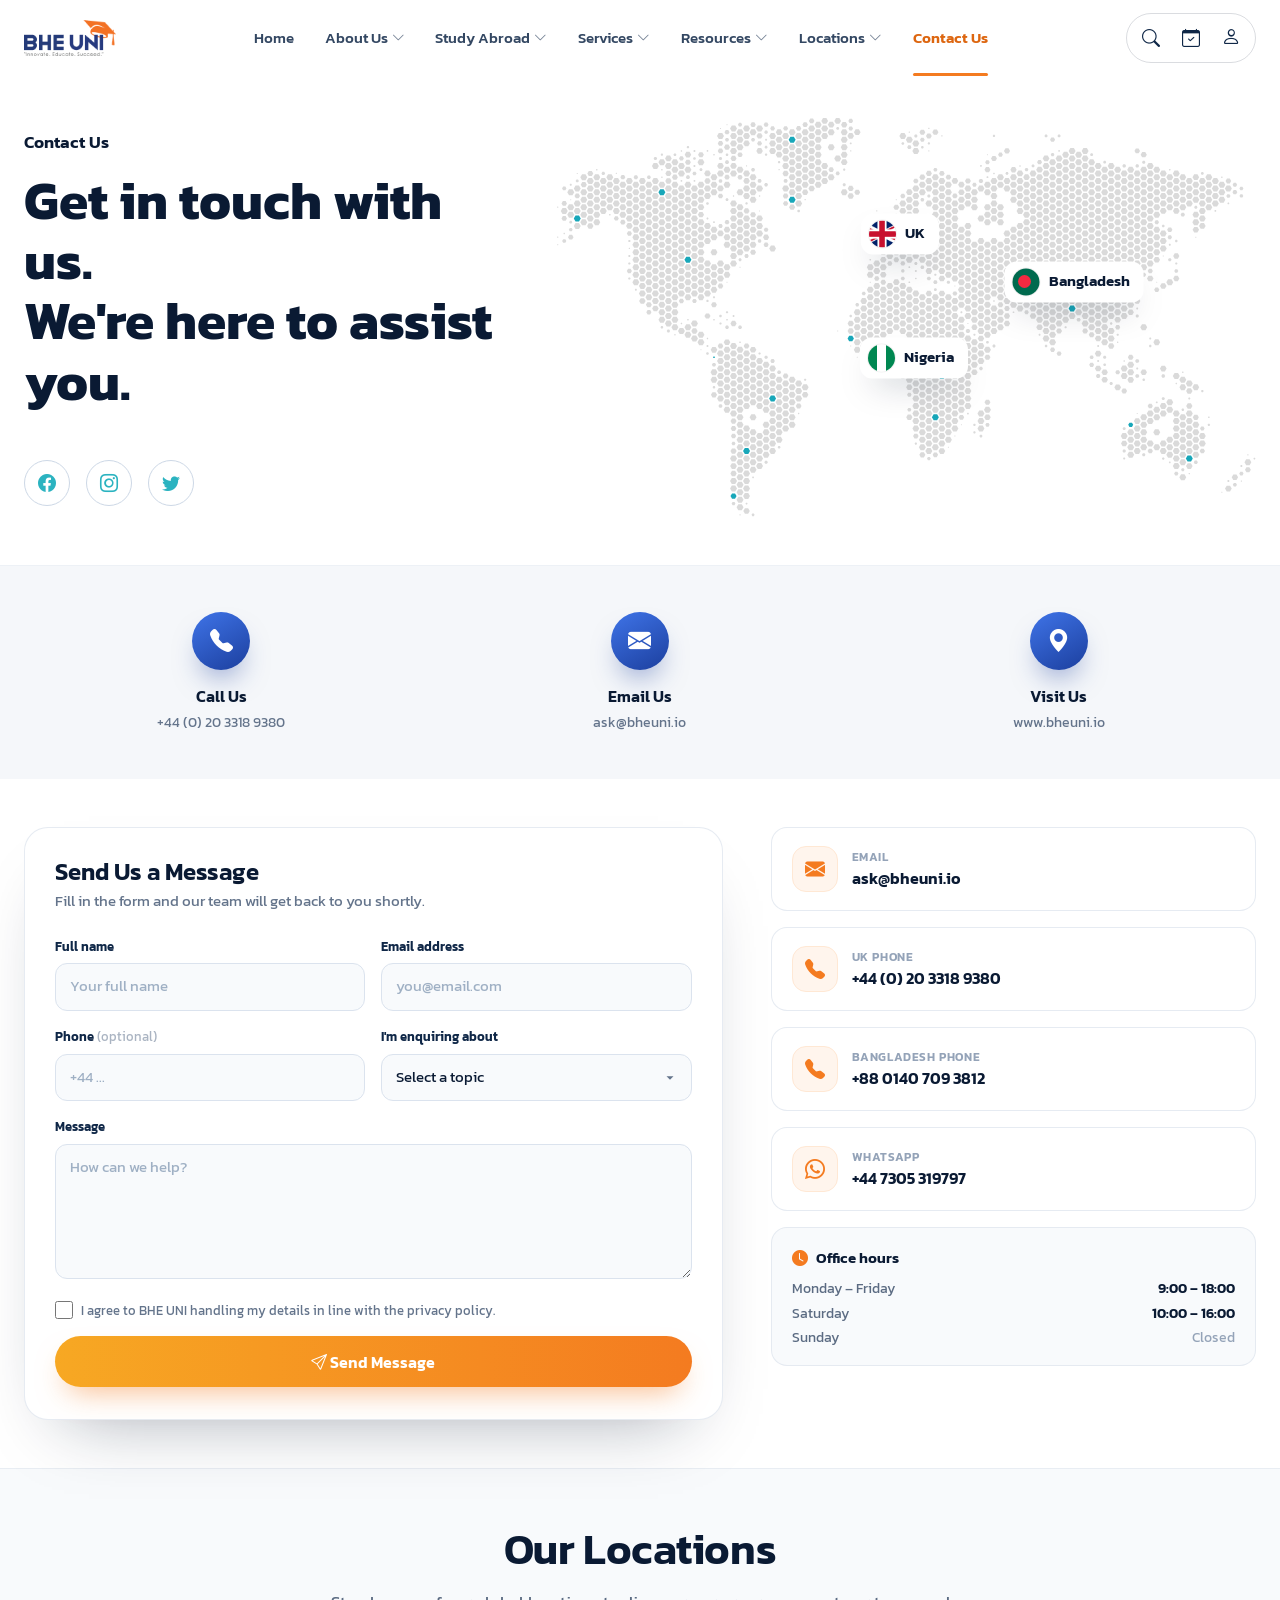
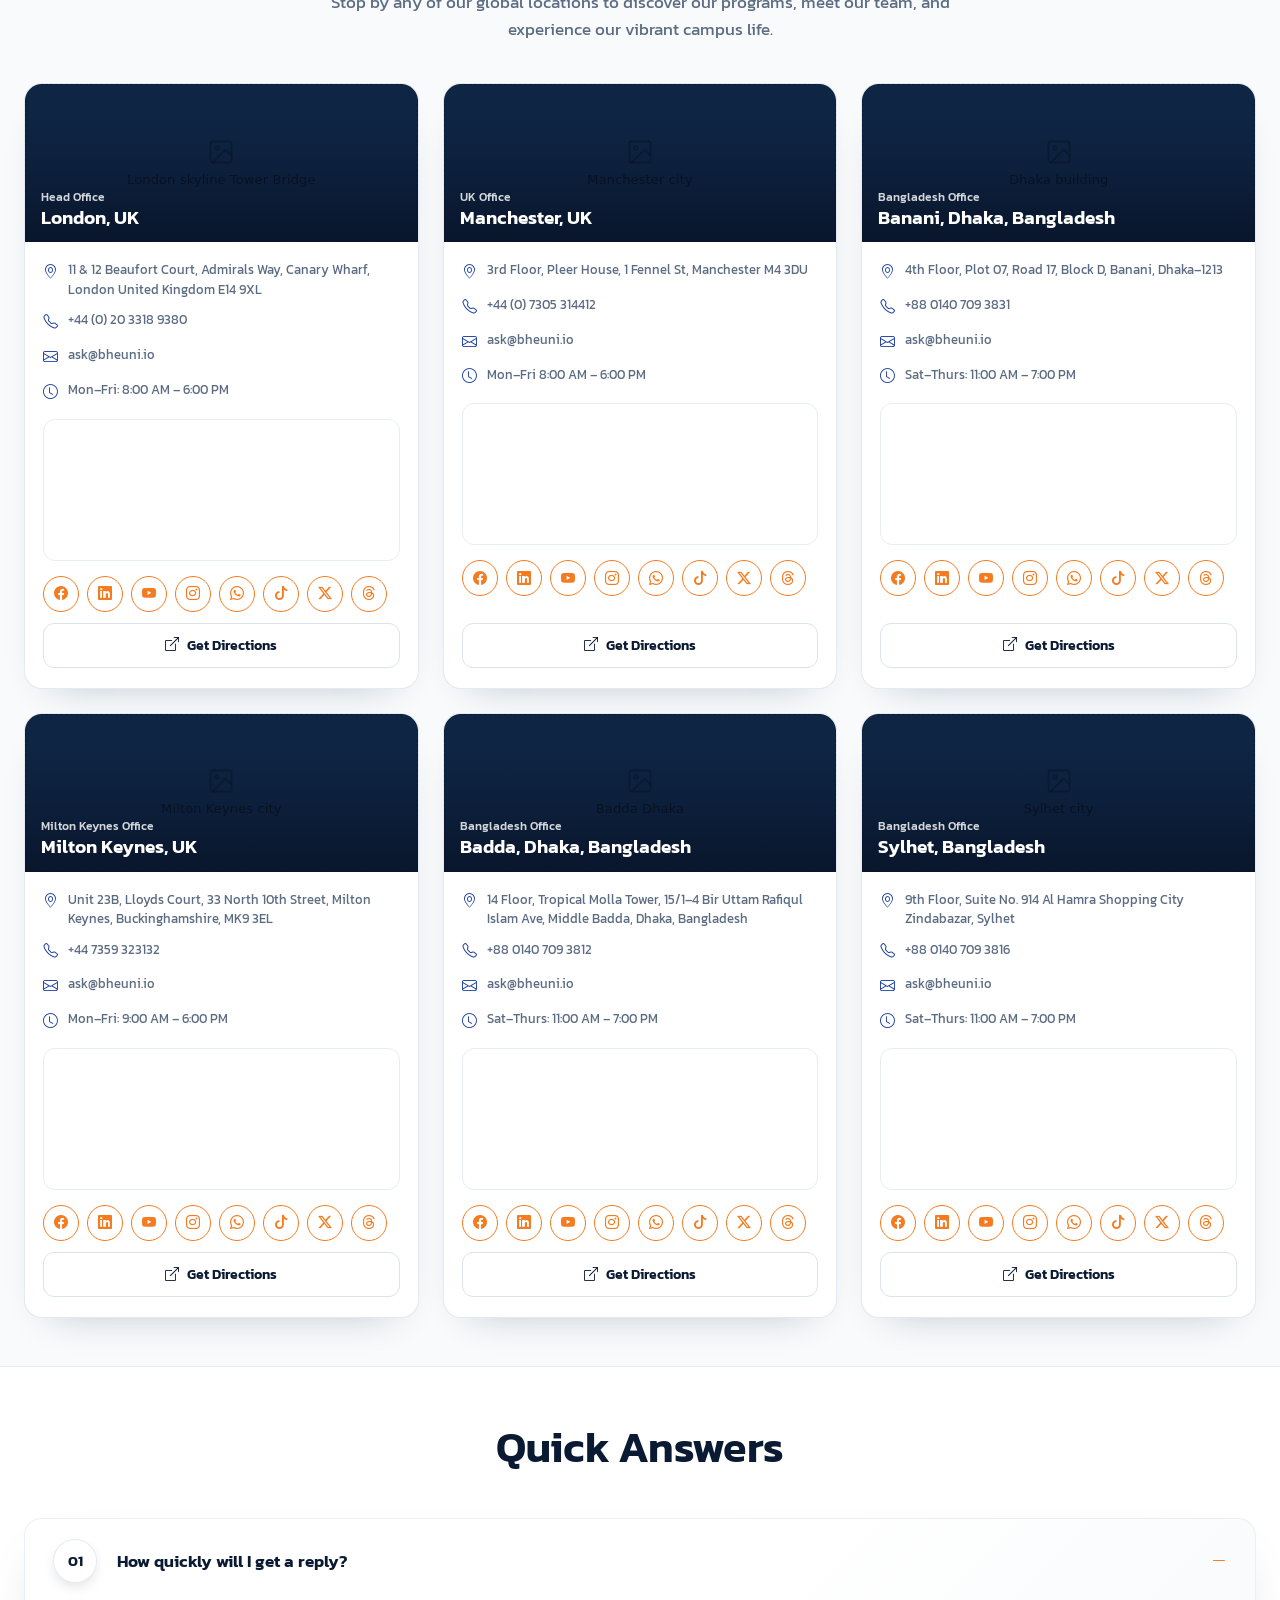
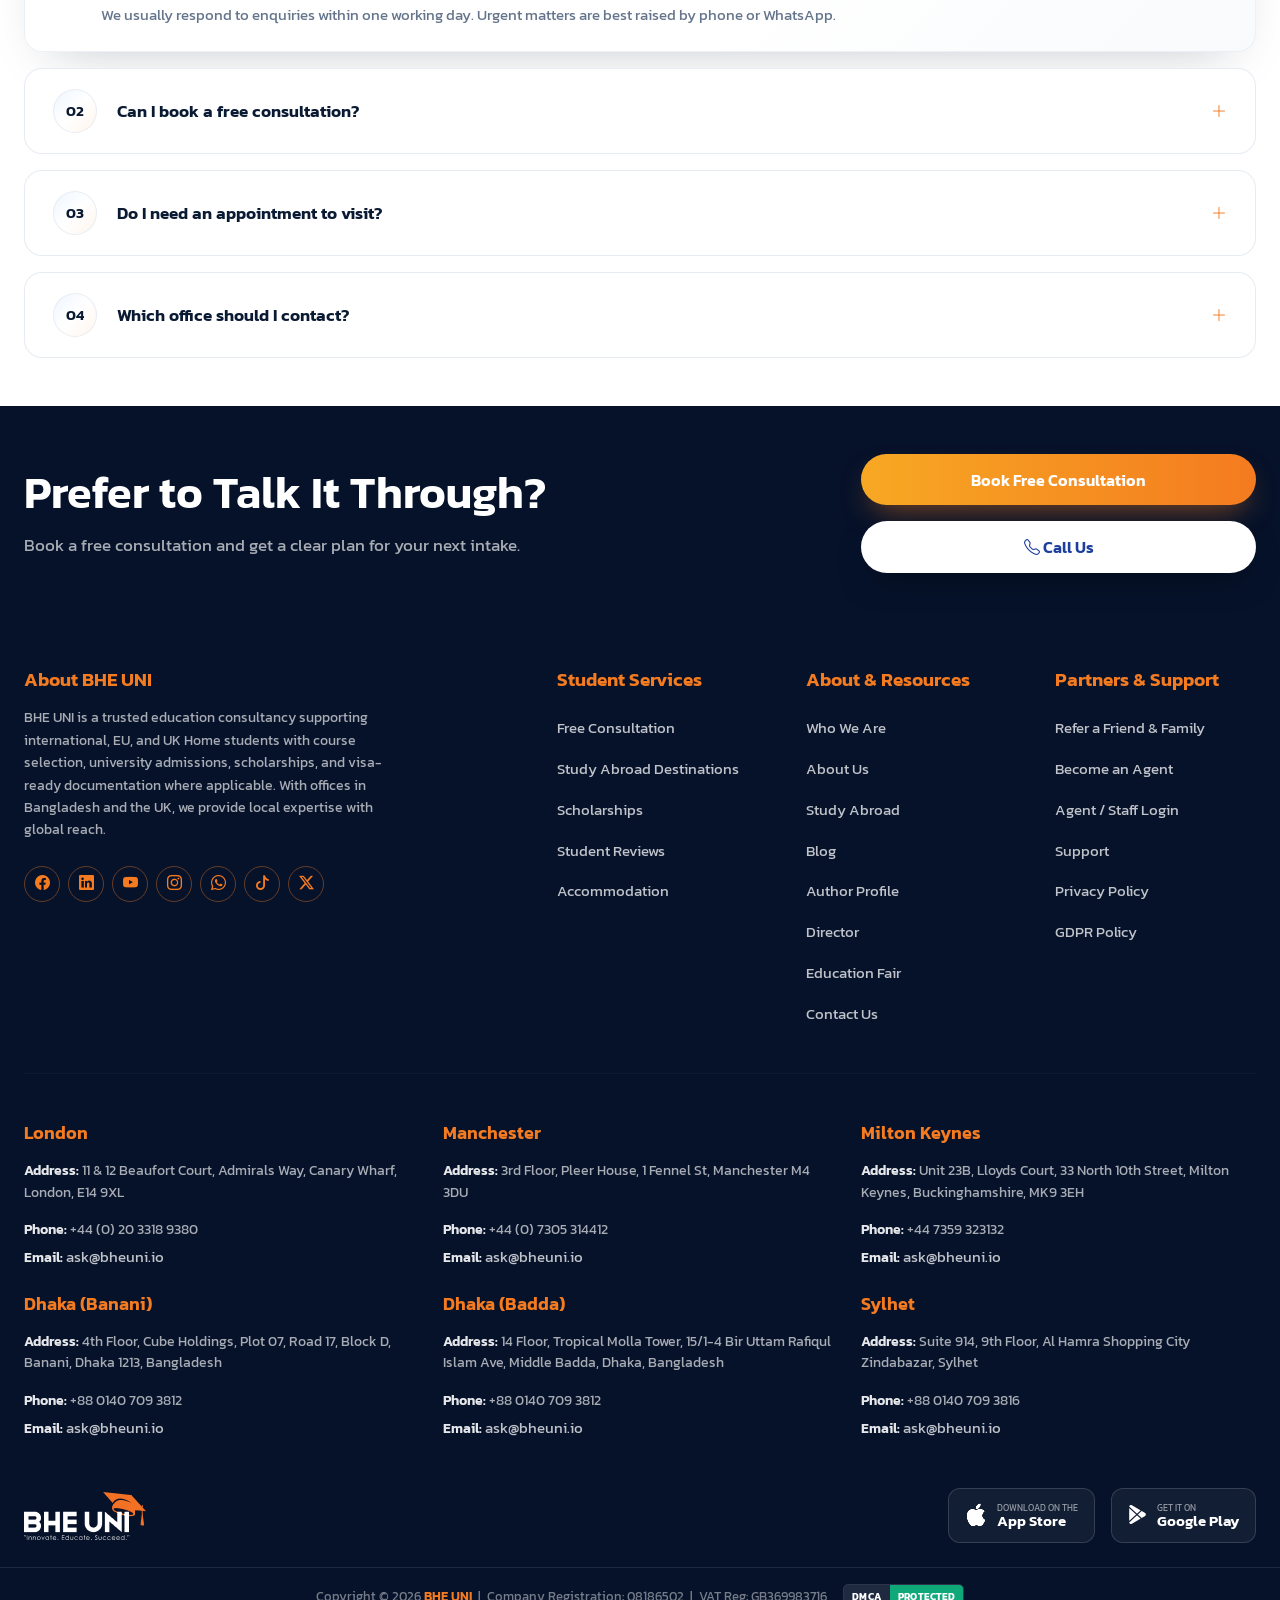
==== bootstrap/Contact Us.html @ 316f453e "Initial commit of BHE Uni Website Redesign" ====
<!DOCTYPE html>
<html lang="en">
<head>
  <meta charset="UTF-8" />
  <meta name="viewport" content="width=device-width, initial-scale=1.0" />
  <title>BHE UNI — Contact Us</title>

  <link rel="preconnect" href="https://fonts.googleapis.com" />
  <link rel="preconnect" href="https://fonts.gstatic.com" crossorigin />
  <link href="https://fonts.googleapis.com/css2?family=Kanit:wght@300;400;500;600;700;800&display=swap" rel="stylesheet" />

  <link href="https://cdn.jsdelivr.net/npm/bootstrap@5.3.3/dist/css/bootstrap.min.css" rel="stylesheet" integrity="sha384-QWTKZyjpPEjISv5WaRU9OFeRpok6YctnYmDr5pNlyT2bRjXh0JMhjY6hW+ALEwIH" crossorigin="anonymous" />
  <link href="https://cdn.jsdelivr.net/npm/bootstrap-icons@1.11.3/font/bootstrap-icons.min.css" rel="stylesheet" />
  <link href="styles.css" rel="stylesheet" />
</head>
<body>

<!-- ===================== HEADER ===================== -->
<header class="site-header" id="siteHeader">
  <div class="container-xxl px-3 px-sm-4">
    <div class="d-flex align-items-center justify-content-between" style="height:76px;">
      <a href="https://bheuni.io/" target="_blank" rel="noopener" class="d-flex align-items-center flex-shrink-0">
        <img src="assets/bhe-uni-logo.png" alt="BHE UNI" style="height:36px;width:auto;" />
      </a>

      <nav class="d-none d-lg-flex align-items-center">
        <ul class="bhe-nav">
          <li><a href="https://bheuni.io/" target="_blank" rel="noopener" class="nav-link-bhe">Home</a></li>
          <li class="bhe-drop">
            <a href="We Are BHE UNI.html" class="nav-link-bhe">About Us <i class="bi bi-chevron-down" style="font-size:13px;opacity:.7;"></i></a>
            <ul class="bhe-menu">
              <li><a href="We Are BHE UNI.html">Who We Are</a></li>
              <li><a href="https://bheuni.io/teams" target="_blank" rel="noopener">Our Team</a></li>
              <li><a href="https://bheuni.io/testimonial" target="_blank" rel="noopener">Testimonials</a></li>
              <li><a href="https://bheuni.io/career-with-us" target="_blank" rel="noopener">Careers</a></li>
              <li><a href="Author - Dr Mohammad Shafiq.html">Author</a></li>
              <li><a href="Director - Dr Mohammad Shafiq.html">Director</a></li>
            </ul>
          </li>
          <li class="bhe-drop">
            <a href="https://bheuni.io/study-abroad" target="_blank" rel="noopener" class="nav-link-bhe">Study Abroad <i class="bi bi-chevron-down" style="font-size:13px;opacity:.7;"></i></a>
            <ul class="bhe-menu">
              <li class="bhe-sub">
                <a href="https://bheuni.io/study-abroad" target="_blank" rel="noopener">Country <i class="bi bi-chevron-right"></i></a>
                <ul class="bhe-submenu">
                  <li><a href="https://bheuni.io/study-in-uk" target="_blank" rel="noopener">Study in UK</a></li>
                  <li><a href="https://bheuni.io/study-in-usa" target="_blank" rel="noopener">Study in USA</a></li>
                  <li><a href="https://bheuni.io/study-in-canada" target="_blank" rel="noopener">Study in Canada</a></li>
                  <li><a href="https://bheuni.io/study-in-australia" target="_blank" rel="noopener">Study in Australia</a></li>
                  <li><a href="https://bheuni.io/study-in-new-zealand" target="_blank" rel="noopener">Study in New Zealand</a></li>
                  <li><a href="https://bheuni.io/study-in-ireland" target="_blank" rel="noopener">Study in Ireland</a></li>
                  <li><a href="https://bheuni.io/study-in-china" target="_blank" rel="noopener">Study in China</a></li>
                </ul>
              </li>
              <li><a href="https://bheuni.io/universities" target="_blank" rel="noopener">University</a></li>
              <li class="bhe-sub">
                <a href="#">Courses <i class="bi bi-chevron-right"></i></a>
                <ul class="bhe-submenu">
                  <li><a href="https://bheuni.io/course-search?level_id=1&from_url=home" target="_blank" rel="noopener">Undergraduate</a></li>
                  <li><a href="https://bheuni.io/course-search?level_id=2&from_url=home" target="_blank" rel="noopener">Postgraduate</a></li>
                  <li><a href="https://bheuni.io/course-search?level_id=4&from_url=home" target="_blank" rel="noopener">PhD / Research</a></li>
                  <li><a href="https://bheuni.io/course-search?level_id=3&from_url=home" target="_blank" rel="noopener">Foundation</a></li>
                </ul>
              </li>
              <li class="bhe-sub">
                <a href="https://bheuni.io/scholarships" target="_blank" rel="noopener">Scholarships <i class="bi bi-chevron-right"></i></a>
                <ul class="bhe-submenu">
                  <li><a href="https://bheuni.io/scholarships-in-uk" target="_blank" rel="noopener">Scholarship in UK</a></li>
                  <li><a href="https://bheuni.io/scholarships-in-usa" target="_blank" rel="noopener">Scholarship in USA</a></li>
                  <li><a href="https://bheuni.io/scholarships-in-canada" target="_blank" rel="noopener">Scholarship in Canada</a></li>
                  <li><a href="https://bheuni.io/scholarships-in-australia" target="_blank" rel="noopener">Scholarship in Australia</a></li>
                  <li><a href="https://bheuni.io/scholarships-in-ireland" target="_blank" rel="noopener">Scholarship in Ireland</a></li>
                  <li><a href="https://bheuni.io/scholarships-in-new-zealand" target="_blank" rel="noopener">Scholarship in New Zealand</a></li>
                  <li><a href="https://bheuni.io/scholarships-in-china" target="_blank" rel="noopener">Scholarship in China</a></li>
                </ul>
              </li>
            </ul>
          </li>
          <li class="bhe-drop">
            <a href="https://bheuni.io/services" target="_blank" rel="noopener" class="nav-link-bhe">Services <i class="bi bi-chevron-down" style="font-size:13px;opacity:.7;"></i></a>
            <ul class="bhe-menu">
              <li><a href="Immigration and Visa Assistance.html">Visa &amp; Immigration Assistance</a></li>
              <li><a href="https://bheuni.io/accomodation" target="_blank" rel="noopener">Student Accommodation</a></li>
              <li><a href="International Student Support.html">International Student Support</a></li>
              <li class="bhe-sub">
                <a href="https://bheuni.io/eu-home-students" target="_blank" rel="noopener">EU &amp; Home Student Guidance <i class="bi bi-chevron-right"></i></a>
                <ul class="bhe-submenu">
                  <li><a href="https://bheuni.io/first-loan" target="_blank" rel="noopener">First Degree Loan</a></li>
                  <li><a href="https://bheuni.io/second-loan" target="_blank" rel="noopener">Second Degree Loan</a></li>
                </ul>
              </li>
              <li><a href="BHE UNI - Become an Agent.html">Become an Agent</a></li>
            </ul>
          </li>
          <li class="bhe-drop">
            <a href="https://bheuni.io/blogs" target="_blank" rel="noopener" class="nav-link-bhe">Resources <i class="bi bi-chevron-down" style="font-size:13px;opacity:.7;"></i></a>
            <ul class="bhe-menu">
              <li><a href="https://bheuni.io/blogs" target="_blank" rel="noopener">Blogs</a></li>
              <li><a href="https://bheuni.io/ielts" target="_blank" rel="noopener">IELTS</a></li>
              <li><a href="https://bheuni.io/duolingo" target="_blank" rel="noopener">Duolingo</a></li>
              <li><a href="https://bheuni.io/toefl" target="_blank" rel="noopener">TOEFL</a></li>
              <li><a href="https://bheuni.io/pte" target="_blank" rel="noopener">PTE</a></li>
              <li><a href="https://bheuni.io/oietc" target="_blank" rel="noopener">OIETC / Oxford ELLT</a></li>
              <li><a href="https://bheuni.io/moi" target="_blank" rel="noopener">MOI</a></li>
              <li><a href="https://bheuni.io/videos" target="_blank" rel="noopener">Videos</a></li>
              <li><a href="https://bheuni.io/news-event" target="_blank" rel="noopener">News &amp; Events</a></li>
              <li><a href="https://bheuni.io/study-guide-choosing-education-agent" target="_blank" rel="noopener">Student Guide</a></li>
            </ul>
          </li>
          <li class="bhe-drop">
            <a href="#" class="nav-link-bhe">Locations <i class="bi bi-chevron-down" style="font-size:13px;opacity:.7;"></i></a>
            <ul class="bhe-menu">
              <li class="bhe-sub">
                <a href="https://bheuni.io/bangladesh" target="_blank" rel="noopener">Bangladesh <i class="bi bi-chevron-right"></i></a>
                <ul class="bhe-submenu">
                  <li><a href="https://bheuni.io/study-abroad-consultants-in-dhaka" target="_blank" rel="noopener">Dhaka Office</a></li>
                  <li><a href="https://bheuni.io/study-abroad-consultants-in-sylhet" target="_blank" rel="noopener">Sylhet Office</a></li>
                </ul>
              </li>
              <li class="bhe-sub">
                <a href="https://bheuni.io/united-kingdom" target="_blank" rel="noopener">United Kingdom <i class="bi bi-chevron-right"></i></a>
                <ul class="bhe-submenu">
                  <li><a href="https://bheuni.io/london-office" target="_blank" rel="noopener">London Office (Head Office)</a></li>
                  <li><a href="https://bheuni.io/manchester-office" target="_blank" rel="noopener">Manchester Office</a></li>
                </ul>
              </li>
            </ul>
          </li>
          <li><a href="Contact Us.html" class="nav-link-bhe active">Contact Us</a></li>
        </ul>
      </nav>

      <div class="d-flex align-items-center gap-3 flex-shrink-0">
        <div class="icon-pill d-none d-sm-inline-flex">
          <button class="icon-btn" aria-label="Search"><i class="bi bi-search" style="font-size:18px;"></i></button>
          <button class="icon-btn" aria-label="Consultation" data-scroll="#contact"><i class="bi bi-calendar-check" style="font-size:18px;"></i></button>
          <div class="position-relative">
            <button class="icon-btn" id="accountBtn" aria-label="Account"><i class="bi bi-person" style="font-size:19px;"></i></button>
            <div class="portal-pop" id="portalPop">
              <div class="portal-card">
                <div class="d-flex align-items-start gap-3">
                  <div class="flex-grow-1">
                    <h3 class="font-display fw-semi mb-1" style="font-size:21px;">Student Portal</h3>
                    <p class="mb-0" style="font-size:14.5px;line-height:1.5;color:#64748b;">Login or Sign up to access the <span class="fw-semi text-brand">BHE Uni</span> student portal</p>
                  </div>
                  <div class="portal-art">
                    <svg viewBox="0 0 64 64" width="58" height="58" fill="none">
                      <path d="M32 12 8 21l24 9 24-9-24-9z" fill="#1f3a8a"/>
                      <path d="M18 27v9c0 3 6.3 5.5 14 5.5S46 39 46 36v-9l-14 5.2L18 27z" fill="#2a55cf"/>
                      <path d="M56 21v10" stroke="#1f3a8a" stroke-width="2.2" stroke-linecap="round"/>
                      <circle cx="56" cy="33" r="2.4" fill="#f47b20"/>
                      <circle cx="32" cy="46" r="10" fill="#fcd9bd"/>
                      <path d="M22 56a10 10 0 0 1 20 0z" fill="#f47b20"/>
                    </svg>
                  </div>
                </div>
                <div class="d-flex gap-3 mt-4">
                  <button class="btn btn-ghost-navy flex-fill py-2" data-auth="signin">Sign in</button>
                  <button class="btn btn-brand flex-fill py-2" data-auth="signup">Sign up</button>
                </div>
              </div>
            </div>
          </div>
        </div>
        <button class="btn p-2 d-lg-none" id="menuToggle" aria-label="Menu"><i class="bi bi-list" style="font-size:26px;color:var(--navy-900);"></i></button>
      </div>
    </div>
  </div>
  <div class="d-lg-none border-top bg-white px-3 py-2" id="mobileMenu" style="display:none!important;">
    <a href="https://bheuni.io/" target="_blank" rel="noopener" class="d-block py-2 px-2 rounded nav-link-bhe">Home</a>
      <details class="m-grp">
        <summary>About Us <i class="bi bi-chevron-down"></i></summary>
        <div class="m-sub">
          <a href="We Are BHE UNI.html">Who We Are</a>
          <a href="https://bheuni.io/teams" target="_blank" rel="noopener">Our Team</a>
          <a href="https://bheuni.io/testimonial" target="_blank" rel="noopener">Testimonials</a>
          <a href="https://bheuni.io/career-with-us" target="_blank" rel="noopener">Careers</a>
          <a href="Author - Dr Mohammad Shafiq.html">Author</a>
          <a href="Director - Dr Mohammad Shafiq.html">Director</a>
        </div>
      </details>
      <details class="m-grp">
        <summary>Study Abroad <i class="bi bi-chevron-down"></i></summary>
        <div class="m-sub">
          <a href="https://bheuni.io/study-abroad" target="_blank" rel="noopener">All Study Abroad</a>
          <details class="m-grp"><summary>Country <i class="bi bi-chevron-down"></i></summary><div class="m-sub2">
            <a href="https://bheuni.io/study-in-uk" target="_blank" rel="noopener">Study in UK</a>
            <a href="https://bheuni.io/study-in-usa" target="_blank" rel="noopener">Study in USA</a>
            <a href="https://bheuni.io/study-in-canada" target="_blank" rel="noopener">Study in Canada</a>
            <a href="https://bheuni.io/study-in-australia" target="_blank" rel="noopener">Study in Australia</a>
            <a href="https://bheuni.io/study-in-new-zealand" target="_blank" rel="noopener">Study in New Zealand</a>
            <a href="https://bheuni.io/study-in-ireland" target="_blank" rel="noopener">Study in Ireland</a>
            <a href="https://bheuni.io/study-in-china" target="_blank" rel="noopener">Study in China</a>
          </div></details>
          <a href="https://bheuni.io/universities" target="_blank" rel="noopener">University</a>
          <details class="m-grp"><summary>Courses <i class="bi bi-chevron-down"></i></summary><div class="m-sub2">
            <a href="https://bheuni.io/course-search?level_id=1&from_url=home" target="_blank" rel="noopener">Undergraduate</a>
            <a href="https://bheuni.io/course-search?level_id=2&from_url=home" target="_blank" rel="noopener">Postgraduate</a>
            <a href="https://bheuni.io/course-search?level_id=4&from_url=home" target="_blank" rel="noopener">PhD / Research</a>
            <a href="https://bheuni.io/course-search?level_id=3&from_url=home" target="_blank" rel="noopener">Foundation</a>
          </div></details>
          <details class="m-grp"><summary>Scholarships <i class="bi bi-chevron-down"></i></summary><div class="m-sub2">
            <a href="https://bheuni.io/scholarships-in-uk" target="_blank" rel="noopener">Scholarship in UK</a>
            <a href="https://bheuni.io/scholarships-in-usa" target="_blank" rel="noopener">Scholarship in USA</a>
            <a href="https://bheuni.io/scholarships-in-canada" target="_blank" rel="noopener">Scholarship in Canada</a>
            <a href="https://bheuni.io/scholarships-in-australia" target="_blank" rel="noopener">Scholarship in Australia</a>
            <a href="https://bheuni.io/scholarships-in-ireland" target="_blank" rel="noopener">Scholarship in Ireland</a>
            <a href="https://bheuni.io/scholarships-in-new-zealand" target="_blank" rel="noopener">Scholarship in New Zealand</a>
            <a href="https://bheuni.io/scholarships-in-china" target="_blank" rel="noopener">Scholarship in China</a>
          </div></details>
        </div>
      </details>
      <details class="m-grp">
        <summary>Services <i class="bi bi-chevron-down"></i></summary>
        <div class="m-sub">
          <a href="https://bheuni.io/services" target="_blank" rel="noopener">All Services</a>
          <a href="Immigration and Visa Assistance.html">Visa & Immigration Assistance</a>
          <a href="https://bheuni.io/accomodation" target="_blank" rel="noopener">Student Accommodation</a>
          <a href="International Student Support.html">International Student Support</a>
          <details class="m-grp"><summary>EU & Home Student Guidance <i class="bi bi-chevron-down"></i></summary><div class="m-sub2">
            <a href="https://bheuni.io/first-loan" target="_blank" rel="noopener">First Degree Loan</a>
            <a href="https://bheuni.io/second-loan" target="_blank" rel="noopener">Second Degree Loan</a>
          </div></details>
          <a href="BHE UNI - Become an Agent.html">Become an Agent</a>
        </div>
      </details>
      <details class="m-grp">
        <summary>Resources <i class="bi bi-chevron-down"></i></summary>
        <div class="m-sub">
          <a href="https://bheuni.io/blogs" target="_blank" rel="noopener">Blogs</a>
          <a href="https://bheuni.io/ielts" target="_blank" rel="noopener">IELTS</a>
          <a href="https://bheuni.io/duolingo" target="_blank" rel="noopener">Duolingo</a>
          <a href="https://bheuni.io/toefl" target="_blank" rel="noopener">TOEFL</a>
          <a href="https://bheuni.io/pte" target="_blank" rel="noopener">PTE</a>
          <a href="https://bheuni.io/oietc" target="_blank" rel="noopener">OIETC / Oxford ELLT</a>
          <a href="https://bheuni.io/moi" target="_blank" rel="noopener">MOI</a>
          <a href="https://bheuni.io/videos" target="_blank" rel="noopener">Videos</a>
          <a href="https://bheuni.io/news-event" target="_blank" rel="noopener">News & Events</a>
          <a href="https://bheuni.io/study-guide-choosing-education-agent" target="_blank" rel="noopener">Student Guide</a>
        </div>
      </details>
      <details class="m-grp">
        <summary>Locations <i class="bi bi-chevron-down"></i></summary>
        <div class="m-sub">
          <details class="m-grp"><summary>Bangladesh <i class="bi bi-chevron-down"></i></summary><div class="m-sub2">
            <a href="https://bheuni.io/study-abroad-consultants-in-dhaka" target="_blank" rel="noopener">Dhaka Office</a>
            <a href="https://bheuni.io/study-abroad-consultants-in-sylhet" target="_blank" rel="noopener">Sylhet Office</a>
          </div></details>
          <details class="m-grp"><summary>United Kingdom <i class="bi bi-chevron-down"></i></summary><div class="m-sub2">
            <a href="https://bheuni.io/london-office" target="_blank" rel="noopener">London Office (Head Office)</a>
            <a href="https://bheuni.io/manchester-office" target="_blank" rel="noopener">Manchester Office</a>
          </div></details>
        </div>
      </details>
    <a href="Contact Us.html" class="d-block py-2 px-2 rounded nav-link-bhe active">Contact Us</a>
    <div class="d-flex gap-2 pt-3 mt-2 border-top">
      <button class="btn btn-ghost-navy flex-fill py-2" data-auth="signin">Sign in</button>
      <button class="btn btn-brand flex-fill py-2" data-auth="signup">Sign up</button>
    </div>
  </div>
</header>

<main id="top">

  <!-- ===================== HERO ===================== -->
  <section class="contact-hero">
    <div class="container-xxl px-3 px-sm-4">
      <div class="row g-5 align-items-center">
        <!-- LEFT -->
        <div class="col-lg-5 reveal">
          <div class="ch-eyebrow mb-3">Contact Us</div>
          <h1 class="mb-0">Get in touch with us.<br />We're here to assist you.</h1>
          <div class="d-flex gap-3 mt-5">
            <a href="https://www.facebook.com/bheuni" target="_blank" rel="noopener" class="social-ring" aria-label="Facebook"><i class="bi bi-facebook"></i></a>
            <a href="https://www.instagram.com/bhe_uni/" target="_blank" rel="noopener" class="social-ring" aria-label="Instagram"><i class="bi bi-instagram"></i></a>
            <a href="https://twitter.com/bhe_uni" target="_blank" rel="noopener" class="social-ring" aria-label="X"><i class="bi bi-twitter"></i></a>
          </div>
        </div>
        <!-- RIGHT — world map -->
        <div class="col-lg-7 reveal">
          <div class="world-map">
            <img src="assets/MAP.svg" alt="World map showing BHE UNI presence" style="width:100%;height:auto;display:block;" />
            <!-- country chips -->
            <div class="cm-chip" style="top:29%;left:49%;">
              <span class="cm-flag"><img src="assets/flags/gb.png" alt="UK" /></span>
              <span>UK</span>
            </div>
            <div class="cm-chip" style="top:41%;left:74%;">
              <span class="cm-flag" style="background:#006a4e;"><span style="position:absolute;width:13px;height:13px;border-radius:50%;background:#f42a41;top:50%;left:44%;transform:translate(-50%,-50%);"></span></span>
              <span>Bangladesh</span>
            </div>
            <div class="cm-chip" style="top:60%;left:51%;">
              <span class="cm-flag" style="background:linear-gradient(90deg,#008751 0 33%,#fff 33% 66%,#008751 66%);"></span>
              <span>Nigeria</span>
            </div>
          </div>
        </div>
      </div>
    </div>
    <!-- contact band -->
    <div class="contact-band mt-5">
      <div class="container-xxl px-3 px-sm-4">
        <div class="row g-4">
          <div class="col-md-4"><a href="tel:+442033189380" class="cb-item"><span class="cb-ic"><i class="bi bi-telephone-fill"></i></span><div class="cb-label">Call Us</div><div class="cb-val">+44 (0) 20 3318 9380</div></a></div>
          <div class="col-md-4"><a href="mailto:ask@bheuni.io" class="cb-item"><span class="cb-ic"><i class="bi bi-envelope-fill"></i></span><div class="cb-label">Email Us</div><div class="cb-val">ask@bheuni.io</div></a></div>
          <div class="col-md-4"><a href="https://bheuni.io" target="_blank" rel="noopener" class="cb-item"><span class="cb-ic"><i class="bi bi-geo-alt-fill"></i></span><div class="cb-label">Visit Us</div><div class="cb-val">www.bheuni.io</div></a></div>
        </div>
      </div>
    </div>
  </section>

  <!-- ===================== FORM + INFO ===================== -->
  <section class="section bg-white" id="contact">
    <div class="container-xxl px-3 px-sm-4">
      <div class="row g-4 g-lg-5 align-items-start">
        <!-- form -->
        <div class="col-lg-7 reveal">
          <div class="contact-form-wrap" id="contactFormCard">
            <h2 class="font-display fw-semi mb-1" style="font-size:24px;color:var(--navy-900);">Send Us a Message</h2>
            <p class="mb-4" style="font-size:14.5px;color:#64748b;">Fill in the form and our team will get back to you shortly.</p>
            <form id="contactForm" novalidate>
              <div class="row g-3">
                <div class="col-sm-6">
                  <label class="cf-label">Full name</label>
                  <input name="name" type="text" class="cf-input" placeholder="Your full name" required />
                </div>
                <div class="col-sm-6">
                  <label class="cf-label">Email address</label>
                  <input name="email" type="email" class="cf-input" placeholder="you@email.com" required />
                </div>
                <div class="col-sm-6">
                  <label class="cf-label">Phone <span style="color:#aab4c2;font-weight:400;">(optional)</span></label>
                  <input name="phone" type="tel" class="cf-input" placeholder="+44 ..." />
                </div>
                <div class="col-sm-6">
                  <label class="cf-label">I'm enquiring about</label>
                  <select name="subject" class="cf-input" required>
                    <option value="" selected disabled>Select a topic</option>
                    <option>Study abroad &amp; admissions</option>
                    <option>Scholarships &amp; funding</option>
                    <option>Visa &amp; immigration</option>
                    <option>Accommodation</option>
                    <option>Become an agent / partnership</option>
                    <option>Something else</option>
                  </select>
                </div>
                <div class="col-12">
                  <label class="cf-label">Message</label>
                  <textarea name="message" class="cf-input" rows="5" placeholder="How can we help?" required></textarea>
                </div>
                <div class="col-12 d-flex align-items-center gap-2">
                  <input type="checkbox" name="consent" id="cfConsent" class="cf-check" required />
                  <label for="cfConsent" style="font-size:13px;color:#64748b;">I agree to BHE UNI handling my details in line with the privacy policy.</label>
                </div>
                <div class="col-12">
                  <button type="submit" class="btn btn-brand btn-lg w-100 w-sm-auto"><i class="bi bi-send"></i> Send Message</button>
                </div>
              </div>
            </form>
          </div>
        </div>
        <!-- info -->
        <div class="col-lg-5 reveal">
          <div class="d-flex flex-column gap-3">
            <a href="mailto:ask@bheuni.io" class="contact-tile"><span class="chip chip-brand-soft" style="width:46px;height:46px;"><i class="bi bi-envelope-fill" style="font-size:20px;"></i></span><div><div class="ct-label">Email</div><div class="ct-value">ask@bheuni.io</div></div></a>
            <a href="tel:+442033189380" class="contact-tile"><span class="chip chip-brand-soft" style="width:46px;height:46px;"><i class="bi bi-telephone-fill" style="font-size:20px;"></i></span><div><div class="ct-label">UK Phone</div><div class="ct-value">+44 (0) 20 3318 9380</div></div></a>
            <a href="tel:+8801407093812" class="contact-tile"><span class="chip chip-brand-soft" style="width:46px;height:46px;"><i class="bi bi-telephone-fill" style="font-size:20px;"></i></span><div><div class="ct-label">Bangladesh Phone</div><div class="ct-value">+88 0140 709 3812</div></div></a>
            <a href="https://wa.me/447305319797" target="_blank" rel="noopener" class="contact-tile"><span class="chip chip-brand-soft" style="width:46px;height:46px;"><i class="bi bi-whatsapp" style="font-size:20px;"></i></span><div><div class="ct-label">WhatsApp</div><div class="ct-value">+44 7305 319797</div></div></a>
            <div class="contact-hours">
              <div class="d-flex align-items-center gap-2 mb-2"><i class="bi bi-clock-fill text-brand"></i> <span class="fw-semi" style="font-size:14.5px;color:var(--navy-900);">Office hours</span></div>
              <div class="d-flex justify-content-between" style="font-size:13.5px;color:#5b6b82;"><span>Monday – Friday</span><span class="fw-semi" style="color:var(--navy-900);">9:00 – 18:00</span></div>
              <div class="d-flex justify-content-between mt-1" style="font-size:13.5px;color:#5b6b82;"><span>Saturday</span><span class="fw-semi" style="color:var(--navy-900);">10:00 – 16:00</span></div>
              <div class="d-flex justify-content-between mt-1" style="font-size:13.5px;color:#5b6b82;"><span>Sunday</span><span style="color:#94a3b8;">Closed</span></div>
            </div>
          </div>
        </div>
      </div>
    </div>
  </section>

  <!-- ===================== OUR LOCATIONS ===================== -->
  <section class="section bg-soft-line">
    <div class="container-xxl px-3 px-sm-4">
      <div class="text-center mx-auto reveal" style="max-width:680px;">
        <h2 class="section-title mt-2">Our Locations</h2>
        <p class="section-sub mt-3">Stop by any of our global locations to discover our programs, meet our team, and experience our vibrant campus life.</p>
      </div>
      <div class="row g-4 mt-2">
        <div class="col-md-6 col-lg-4 reveal">
          <article class="loc-card">
            <div class="loc-photo">
              <image-slot id="loc-london" shape="rect" fit="cover" placeholder="London skyline Tower Bridge"></image-slot>
              <div class="loc-cap">
                <div class="lc-k">Head Office</div>
                <div class="lc-c">London, UK</div>
              </div>
            </div>
            <div class="loc-body">
              <div class="loc-row"><i class="bi bi-geo-alt"></i><span>11 &amp; 12 Beaufort Court, Admirals Way, Canary Wharf, London United Kingdom E14 9XL</span></div>
              <div class="loc-row"><i class="bi bi-telephone"></i><a href="tel:+442033189380">+44 (0) 20 3318 9380</a></div>
              <div class="loc-row"><i class="bi bi-envelope"></i><a href="mailto:ask@bheuni.io">ask@bheuni.io</a></div>
              <div class="loc-row"><i class="bi bi-clock"></i><span>Mon–Fri: 8:00 AM – 6:00 PM</span></div>
              <div class="loc-map">
                <iframe title="London, UK map" loading="lazy" referrerpolicy="no-referrer-when-downgrade" src="https://maps.google.com/maps?q=11%20Beaufort%20Court%2C%20Admirals%20Way%2C%20Canary%20Wharf%2C%20London%20E14%209XL&t=&z=14&ie=UTF8&iwloc=&output=embed"></iframe>
              </div>
              <div class="loc-socials">
                <a href="https://www.facebook.com/bheuni" target="_blank" rel="noopener" class="loc-social-ic" aria-label="Facebook"><i class="bi bi-facebook"></i></a>
                <a href="https://www.linkedin.com/company/bheuniuk/" target="_blank" rel="noopener" class="loc-social-ic" aria-label="LinkedIn"><i class="bi bi-linkedin"></i></a>
                <a href="https://www.youtube.com/@bheuni2" target="_blank" rel="noopener" class="loc-social-ic" aria-label="YouTube"><i class="bi bi-youtube"></i></a>
                <a href="https://www.instagram.com/bhe_uni/" target="_blank" rel="noopener" class="loc-social-ic" aria-label="Instagram"><i class="bi bi-instagram"></i></a>
                <a href="https://wa.me/447305319797" target="_blank" rel="noopener" class="loc-social-ic" aria-label="WhatsApp"><i class="bi bi-whatsapp"></i></a>
                <a href="https://www.tiktok.com/@bhe_uni" target="_blank" rel="noopener" class="loc-social-ic" aria-label="TikTok"><i class="bi bi-tiktok"></i></a>
                <a href="https://twitter.com/bhe_uni" target="_blank" rel="noopener" class="loc-social-ic" aria-label="X"><i class="bi bi-twitter-x"></i></a>
                <a href="https://www.threads.net/@bhe_uni" target="_blank" rel="noopener" class="loc-social-ic" aria-label="Threads"><i class="bi bi-threads"></i></a>
              </div>              <a href="https://www.google.com/maps/search/?api=1&query=11%20Beaufort%20Court%2C%20Admirals%20Way%2C%20Canary%20Wharf%2C%20London%20E14%209XL" target="_blank" rel="noopener" class="loc-dir"><i class="bi bi-box-arrow-up-right"></i> Get Directions</a>
            </div>
          </article>
        </div>
        <div class="col-md-6 col-lg-4 reveal">
          <article class="loc-card">
            <div class="loc-photo">
              <image-slot id="loc-manchester" shape="rect" fit="cover" placeholder="Manchester city"></image-slot>
              <div class="loc-cap">
                <div class="lc-k">UK Office</div>
                <div class="lc-c">Manchester, UK</div>
              </div>
            </div>
            <div class="loc-body">
              <div class="loc-row"><i class="bi bi-geo-alt"></i><span>3rd Floor, Pleer House, 1 Fennel St, Manchester M4 3DU</span></div>
              <div class="loc-row"><i class="bi bi-telephone"></i><a href="tel:+447305314412">+44 (0) 7305 314412</a></div>
              <div class="loc-row"><i class="bi bi-envelope"></i><a href="mailto:ask@bheuni.io">ask@bheuni.io</a></div>
              <div class="loc-row"><i class="bi bi-clock"></i><span>Mon–Fri 8:00 AM – 6:00 PM</span></div>
              <div class="loc-map">
                <iframe title="Manchester, UK map" loading="lazy" referrerpolicy="no-referrer-when-downgrade" src="https://maps.google.com/maps?q=Pleer%20House%2C%201%20Fennel%20St%2C%20Manchester%20M4%203DU&t=&z=14&ie=UTF8&iwloc=&output=embed"></iframe>
              </div>
              <div class="loc-socials">
                <a href="https://www.facebook.com/bheuni" target="_blank" rel="noopener" class="loc-social-ic" aria-label="Facebook"><i class="bi bi-facebook"></i></a>
                <a href="https://www.linkedin.com/company/bheuniuk/" target="_blank" rel="noopener" class="loc-social-ic" aria-label="LinkedIn"><i class="bi bi-linkedin"></i></a>
                <a href="https://www.youtube.com/@bheuni2" target="_blank" rel="noopener" class="loc-social-ic" aria-label="YouTube"><i class="bi bi-youtube"></i></a>
                <a href="https://www.instagram.com/bhe_uni/" target="_blank" rel="noopener" class="loc-social-ic" aria-label="Instagram"><i class="bi bi-instagram"></i></a>
                <a href="https://wa.me/447305319797" target="_blank" rel="noopener" class="loc-social-ic" aria-label="WhatsApp"><i class="bi bi-whatsapp"></i></a>
                <a href="https://www.tiktok.com/@bhe_uni" target="_blank" rel="noopener" class="loc-social-ic" aria-label="TikTok"><i class="bi bi-tiktok"></i></a>
                <a href="https://twitter.com/bhe_uni" target="_blank" rel="noopener" class="loc-social-ic" aria-label="X"><i class="bi bi-twitter-x"></i></a>
                <a href="https://www.threads.net/@bhe_uni" target="_blank" rel="noopener" class="loc-social-ic" aria-label="Threads"><i class="bi bi-threads"></i></a>
              </div>              <a href="https://www.google.com/maps/search/?api=1&query=Pleer%20House%2C%201%20Fennel%20St%2C%20Manchester%20M4%203DU" target="_blank" rel="noopener" class="loc-dir"><i class="bi bi-box-arrow-up-right"></i> Get Directions</a>
            </div>
          </article>
        </div>
        <div class="col-md-6 col-lg-4 reveal">
          <article class="loc-card">
            <div class="loc-photo">
              <image-slot id="loc-banani" shape="rect" fit="cover" placeholder="Dhaka building"></image-slot>
              <div class="loc-cap">
                <div class="lc-k">Bangladesh Office</div>
                <div class="lc-c">Banani, Dhaka, Bangladesh</div>
              </div>
            </div>
            <div class="loc-body">
              <div class="loc-row"><i class="bi bi-geo-alt"></i><span>4th Floor, Plot 07, Road 17, Block D, Banani, Dhaka–1213</span></div>
              <div class="loc-row"><i class="bi bi-telephone"></i><a href="tel:+8801407093831">+88 0140 709 3831</a></div>
              <div class="loc-row"><i class="bi bi-envelope"></i><a href="mailto:ask@bheuni.io">ask@bheuni.io</a></div>
              <div class="loc-row"><i class="bi bi-clock"></i><span>Sat–Thurs: 11:00 AM – 7:00 PM</span></div>
              <div class="loc-map">
                <iframe title="Banani, Dhaka, Bangladesh map" loading="lazy" referrerpolicy="no-referrer-when-downgrade" src="https://maps.google.com/maps?q=Road%2017%2C%20Block%20D%2C%20Banani%2C%20Dhaka%201213&t=&z=14&ie=UTF8&iwloc=&output=embed"></iframe>
              </div>
              <div class="loc-socials">
                <a href="https://www.facebook.com/bheuni" target="_blank" rel="noopener" class="loc-social-ic" aria-label="Facebook"><i class="bi bi-facebook"></i></a>
                <a href="https://www.linkedin.com/company/bheuniuk/" target="_blank" rel="noopener" class="loc-social-ic" aria-label="LinkedIn"><i class="bi bi-linkedin"></i></a>
                <a href="https://www.youtube.com/@bheuni2" target="_blank" rel="noopener" class="loc-social-ic" aria-label="YouTube"><i class="bi bi-youtube"></i></a>
                <a href="https://www.instagram.com/bhe_uni/" target="_blank" rel="noopener" class="loc-social-ic" aria-label="Instagram"><i class="bi bi-instagram"></i></a>
                <a href="https://wa.me/447305319797" target="_blank" rel="noopener" class="loc-social-ic" aria-label="WhatsApp"><i class="bi bi-whatsapp"></i></a>
                <a href="https://www.tiktok.com/@bhe_uni" target="_blank" rel="noopener" class="loc-social-ic" aria-label="TikTok"><i class="bi bi-tiktok"></i></a>
                <a href="https://twitter.com/bhe_uni" target="_blank" rel="noopener" class="loc-social-ic" aria-label="X"><i class="bi bi-twitter-x"></i></a>
                <a href="https://www.threads.net/@bhe_uni" target="_blank" rel="noopener" class="loc-social-ic" aria-label="Threads"><i class="bi bi-threads"></i></a>
              </div>              <a href="https://www.google.com/maps/search/?api=1&query=Road%2017%2C%20Block%20D%2C%20Banani%2C%20Dhaka%201213" target="_blank" rel="noopener" class="loc-dir"><i class="bi bi-box-arrow-up-right"></i> Get Directions</a>
            </div>
          </article>
        </div>
        <div class="col-md-6 col-lg-4 reveal">
          <article class="loc-card">
            <div class="loc-photo">
              <image-slot id="loc-miltonkeynes" shape="rect" fit="cover" placeholder="Milton Keynes city"></image-slot>
              <div class="loc-cap">
                <div class="lc-k">Milton Keynes Office</div>
                <div class="lc-c">Milton Keynes, UK</div>
              </div>
            </div>
            <div class="loc-body">
              <div class="loc-row"><i class="bi bi-geo-alt"></i><span>Unit 23B, Lloyds Court, 33 North 10th Street, Milton Keynes, Buckinghamshire, MK9 3EL</span></div>
              <div class="loc-row"><i class="bi bi-telephone"></i><a href="tel:+447359323132">+44 7359 323132</a></div>
              <div class="loc-row"><i class="bi bi-envelope"></i><a href="mailto:ask@bheuni.io">ask@bheuni.io</a></div>
              <div class="loc-row"><i class="bi bi-clock"></i><span>Mon–Fri: 9:00 AM – 6:00 PM</span></div>
              <div class="loc-map">
                <iframe title="Milton Keynes, UK map" loading="lazy" referrerpolicy="no-referrer-when-downgrade" src="https://maps.google.com/maps?q=Lloyds%20Court%2C%2033%20North%2010th%20Street%2C%20Milton%20Keynes%20MK9%203EL&t=&z=14&ie=UTF8&iwloc=&output=embed"></iframe>
              </div>
              <div class="loc-socials">
                <a href="https://www.facebook.com/bheuni" target="_blank" rel="noopener" class="loc-social-ic" aria-label="Facebook"><i class="bi bi-facebook"></i></a>
                <a href="https://www.linkedin.com/company/bheuniuk/" target="_blank" rel="noopener" class="loc-social-ic" aria-label="LinkedIn"><i class="bi bi-linkedin"></i></a>
                <a href="https://www.youtube.com/@bheuni2" target="_blank" rel="noopener" class="loc-social-ic" aria-label="YouTube"><i class="bi bi-youtube"></i></a>
                <a href="https://www.instagram.com/bhe_uni/" target="_blank" rel="noopener" class="loc-social-ic" aria-label="Instagram"><i class="bi bi-instagram"></i></a>
                <a href="https://wa.me/447305319797" target="_blank" rel="noopener" class="loc-social-ic" aria-label="WhatsApp"><i class="bi bi-whatsapp"></i></a>
                <a href="https://www.tiktok.com/@bhe_uni" target="_blank" rel="noopener" class="loc-social-ic" aria-label="TikTok"><i class="bi bi-tiktok"></i></a>
                <a href="https://twitter.com/bhe_uni" target="_blank" rel="noopener" class="loc-social-ic" aria-label="X"><i class="bi bi-twitter-x"></i></a>
                <a href="https://www.threads.net/@bhe_uni" target="_blank" rel="noopener" class="loc-social-ic" aria-label="Threads"><i class="bi bi-threads"></i></a>
              </div>              <a href="https://www.google.com/maps/search/?api=1&query=Lloyds%20Court%2C%2033%20North%2010th%20Street%2C%20Milton%20Keynes%20MK9%203EL" target="_blank" rel="noopener" class="loc-dir"><i class="bi bi-box-arrow-up-right"></i> Get Directions</a>
            </div>
          </article>
        </div>
        <div class="col-md-6 col-lg-4 reveal">
          <article class="loc-card">
            <div class="loc-photo">
              <image-slot id="loc-badda" shape="rect" fit="cover" placeholder="Badda Dhaka"></image-slot>
              <div class="loc-cap">
                <div class="lc-k">Bangladesh Office</div>
                <div class="lc-c">Badda, Dhaka, Bangladesh</div>
              </div>
            </div>
            <div class="loc-body">
              <div class="loc-row"><i class="bi bi-geo-alt"></i><span>14 Floor, Tropical Molla Tower, 15/1–4 Bir Uttam Rafiqul Islam Ave, Middle Badda, Dhaka, Bangladesh</span></div>
              <div class="loc-row"><i class="bi bi-telephone"></i><a href="tel:+8801407093812">+88 0140 709 3812</a></div>
              <div class="loc-row"><i class="bi bi-envelope"></i><a href="mailto:ask@bheuni.io">ask@bheuni.io</a></div>
              <div class="loc-row"><i class="bi bi-clock"></i><span>Sat–Thurs: 11:00 AM – 7:00 PM</span></div>
              <div class="loc-map">
                <iframe title="Badda, Dhaka, Bangladesh map" loading="lazy" referrerpolicy="no-referrer-when-downgrade" src="https://maps.google.com/maps?q=Tropical%20Molla%20Tower%2C%20Middle%20Badda%2C%20Dhaka&t=&z=14&ie=UTF8&iwloc=&output=embed"></iframe>
              </div>
              <div class="loc-socials">
                <a href="https://www.facebook.com/bheuni" target="_blank" rel="noopener" class="loc-social-ic" aria-label="Facebook"><i class="bi bi-facebook"></i></a>
                <a href="https://www.linkedin.com/company/bheuniuk/" target="_blank" rel="noopener" class="loc-social-ic" aria-label="LinkedIn"><i class="bi bi-linkedin"></i></a>
                <a href="https://www.youtube.com/@bheuni2" target="_blank" rel="noopener" class="loc-social-ic" aria-label="YouTube"><i class="bi bi-youtube"></i></a>
                <a href="https://www.instagram.com/bhe_uni/" target="_blank" rel="noopener" class="loc-social-ic" aria-label="Instagram"><i class="bi bi-instagram"></i></a>
                <a href="https://wa.me/447305319797" target="_blank" rel="noopener" class="loc-social-ic" aria-label="WhatsApp"><i class="bi bi-whatsapp"></i></a>
                <a href="https://www.tiktok.com/@bhe_uni" target="_blank" rel="noopener" class="loc-social-ic" aria-label="TikTok"><i class="bi bi-tiktok"></i></a>
                <a href="https://twitter.com/bhe_uni" target="_blank" rel="noopener" class="loc-social-ic" aria-label="X"><i class="bi bi-twitter-x"></i></a>
                <a href="https://www.threads.net/@bhe_uni" target="_blank" rel="noopener" class="loc-social-ic" aria-label="Threads"><i class="bi bi-threads"></i></a>
              </div>              <a href="https://www.google.com/maps/search/?api=1&query=Tropical%20Molla%20Tower%2C%20Middle%20Badda%2C%20Dhaka" target="_blank" rel="noopener" class="loc-dir"><i class="bi bi-box-arrow-up-right"></i> Get Directions</a>
            </div>
          </article>
        </div>
        <div class="col-md-6 col-lg-4 reveal">
          <article class="loc-card">
            <div class="loc-photo">
              <image-slot id="loc-sylhet" shape="rect" fit="cover" placeholder="Sylhet city"></image-slot>
              <div class="loc-cap">
                <div class="lc-k">Bangladesh Office</div>
                <div class="lc-c">Sylhet, Bangladesh</div>
              </div>
            </div>
            <div class="loc-body">
              <div class="loc-row"><i class="bi bi-geo-alt"></i><span>9th Floor, Suite No. 914 Al Hamra Shopping City Zindabazar, Sylhet</span></div>
              <div class="loc-row"><i class="bi bi-telephone"></i><a href="tel:+8801407093816">+88 0140 709 3816</a></div>
              <div class="loc-row"><i class="bi bi-envelope"></i><a href="mailto:ask@bheuni.io">ask@bheuni.io</a></div>
              <div class="loc-row"><i class="bi bi-clock"></i><span>Sat–Thurs: 11:00 AM – 7:00 PM</span></div>
              <div class="loc-map">
                <iframe title="Sylhet, Bangladesh map" loading="lazy" referrerpolicy="no-referrer-when-downgrade" src="https://maps.google.com/maps?q=Al%20Hamra%20Shopping%20City%2C%20Zindabazar%2C%20Sylhet&t=&z=14&ie=UTF8&iwloc=&output=embed"></iframe>
              </div>
              <div class="loc-socials">
                <a href="https://www.facebook.com/bheuni" target="_blank" rel="noopener" class="loc-social-ic" aria-label="Facebook"><i class="bi bi-facebook"></i></a>
                <a href="https://www.linkedin.com/company/bheuniuk/" target="_blank" rel="noopener" class="loc-social-ic" aria-label="LinkedIn"><i class="bi bi-linkedin"></i></a>
                <a href="https://www.youtube.com/@bheuni2" target="_blank" rel="noopener" class="loc-social-ic" aria-label="YouTube"><i class="bi bi-youtube"></i></a>
                <a href="https://www.instagram.com/bhe_uni/" target="_blank" rel="noopener" class="loc-social-ic" aria-label="Instagram"><i class="bi bi-instagram"></i></a>
                <a href="https://wa.me/447305319797" target="_blank" rel="noopener" class="loc-social-ic" aria-label="WhatsApp"><i class="bi bi-whatsapp"></i></a>
                <a href="https://www.tiktok.com/@bhe_uni" target="_blank" rel="noopener" class="loc-social-ic" aria-label="TikTok"><i class="bi bi-tiktok"></i></a>
                <a href="https://twitter.com/bhe_uni" target="_blank" rel="noopener" class="loc-social-ic" aria-label="X"><i class="bi bi-twitter-x"></i></a>
                <a href="https://www.threads.net/@bhe_uni" target="_blank" rel="noopener" class="loc-social-ic" aria-label="Threads"><i class="bi bi-threads"></i></a>
              </div>              <a href="https://www.google.com/maps/search/?api=1&query=Al%20Hamra%20Shopping%20City%2C%20Zindabazar%2C%20Sylhet" target="_blank" rel="noopener" class="loc-dir"><i class="bi bi-box-arrow-up-right"></i> Get Directions</a>
            </div>
          </article>
        </div>
    </div>
  </section>

  <!-- ===================== FAQs ===================== -->
  <section class="section bg-white">
    <div class="container-xxl px-3 px-sm-4">
      <div class="text-center mx-auto reveal" style="max-width:600px;">
        <h2 class="section-title mt-2">Quick Answers</h2>
      </div>
      <div class="d-flex flex-column gap-3 mt-5" id="faqList">
        <div class="faq-item open"><button class="faq-q"><span class="faq-badge">01</span><span class="faq-q-text">How quickly will I get a reply?</span><span class="faq-toggle"><i class="bi bi-dash-lg"></i></span></button><div class="faq-a"><div class="faq-a-inner"><p>We usually respond to enquiries within one working day. Urgent matters are best raised by phone or WhatsApp.</p></div></div></div>
        <div class="faq-item"><button class="faq-q"><span class="faq-badge">02</span><span class="faq-q-text">Can I book a free consultation?</span><span class="faq-toggle"><i class="bi bi-plus-lg"></i></span></button><div class="faq-a"><div class="faq-a-inner"><p>Yes. Use the form and select "Study abroad &amp; admissions", or book directly through our free consultation page.</p></div></div></div>
        <div class="faq-item"><button class="faq-q"><span class="faq-badge">03</span><span class="faq-q-text">Do I need an appointment to visit?</span><span class="faq-toggle"><i class="bi bi-plus-lg"></i></span></button><div class="faq-a"><div class="faq-a-inner"><p>Walk-ins are welcome during office hours, but booking ahead helps us make sure the right adviser is available for you.</p></div></div></div>
        <div class="faq-item"><button class="faq-q"><span class="faq-badge">04</span><span class="faq-q-text">Which office should I contact?</span><span class="faq-toggle"><i class="bi bi-plus-lg"></i></span></button><div class="faq-a"><div class="faq-a-inner"><p>Any office can help. Choose the one nearest you from the map above, or email ask@bheuni.io and we'll route your enquiry.</p></div></div></div>
      </div>
    </div>
  </section>

  <!-- ===================== CTA ===================== -->
  <section class="section bg-navy text-white">
    <div class="container-xxl px-3 px-sm-4">
      <div class="row g-4 align-items-center">
        <div class="col-lg-8 reveal">
          <h2 class="font-display fw-semi" style="font-size:clamp(1.9rem,4vw,2.8rem);line-height:1.1;">Prefer to Talk It Through?</h2>
          <p class="mt-3 mb-0" style="max-width:40rem;font-size:16.5px;color:rgba(255,255,255,.65);">Book a free consultation and get a clear plan for your next intake.</p>
        </div>
        <div class="col-lg-4 d-flex flex-column flex-sm-row flex-lg-column gap-3 reveal">
          <a href="https://bheuni.io/free-consultation" target="_blank" rel="noopener" class="btn btn-brand btn-lg">Book Free Consultation</a>
          <a href="tel:+442033189380" class="btn btn-white-pill btn-lg"><i class="bi bi-telephone"></i> Call Us</a>
        </div>
      </div>
    </div>
  </section>
</main>

<!-- ===================== FOOTER ===================== -->
<footer class="site-footer">
  <div class="container-xxl px-3 px-sm-4 pt-5 pb-4">
    <div class="row g-4 g-lg-5">
      <div class="col-lg-5">
        <h4 class="footer-head">About BHE UNI</h4>
        <p class="mt-3" style="font-size:14px;line-height:1.6;color:rgba(255,255,255,.65);max-width:24rem;">BHE UNI is a trusted education consultancy supporting international, EU, and UK Home students with course selection, university admissions, scholarships, and visa-ready documentation where applicable. With offices in Bangladesh and the UK, we provide local expertise with global reach.</p>
        <div class="d-flex flex-wrap gap-2 mt-4" id="socialRow"></div>
      </div>
      <div class="col-6 col-lg">
        <h4 class="footer-head">Student Services</h4>
        <ul class="list-unstyled d-flex flex-column gap-3 mt-4 mb-0">
          <li><a class="footer-link" href="https://bheuni.io/free-consultation" target="_blank" rel="noopener">Free Consultation</a></li>
          <li><a class="footer-link" href="https://bheuni.io/study-abroad" target="_blank" rel="noopener">Study Abroad Destinations</a></li>
          <li><a class="footer-link" href="https://bheuni.io/scholarships" target="_blank" rel="noopener">Scholarships</a></li>
          <li><a class="footer-link" href="https://bheuni.io/testimonial" target="_blank" rel="noopener">Student Reviews</a></li>
          <li><a class="footer-link" href="https://bheuni.io/accomodation" target="_blank" rel="noopener">Accommodation</a></li>
        </ul>
      </div>
      <div class="col-6 col-lg">
        <h4 class="footer-head">About &amp; Resources</h4>
        <ul class="list-unstyled d-flex flex-column gap-3 mt-4 mb-0">
          <li><a class="footer-link" href="We Are BHE UNI.html">Who We Are</a></li>
          <li><a class="footer-link" href="We Are BHE UNI.html">About Us</a></li>
          <li><a class="footer-link" href="https://bheuni.io/study-abroad" target="_blank" rel="noopener">Study Abroad</a></li>
          <li><a class="footer-link" href="https://bheuni.io/blogs" target="_blank" rel="noopener">Blog</a></li>
          <li><a class="footer-link" href="Author - Dr Mohammad Shafiq.html">Author Profile</a></li>
          <li><a class="footer-link" href="Director - Dr Mohammad Shafiq.html">Director</a></li>
          <li><a class="footer-link" href="https://bheuni.io/education-fair" target="_blank" rel="noopener">Education Fair</a></li>
          <li><a class="footer-link" href="Contact Us.html">Contact Us</a></li>
        </ul>
      </div>
      <div class="col-6 col-lg">
        <h4 class="footer-head">Partners &amp; Support</h4>
        <ul class="list-unstyled d-flex flex-column gap-3 mt-4 mb-0">
          <li><a class="footer-link" href="https://bheuni.io/referral-program" target="_blank" rel="noopener">Refer a Friend &amp; Family</a></li>
          <li><a class="footer-link" href="BHE UNI - Become an Agent.html">Become an Agent</a></li>
          <li><a class="footer-link" href="https://bheuni.io/staff-login" target="_blank" rel="noopener">Agent / Staff Login</a></li>
          <li><a class="footer-link" href="https://bheuni.io/contact" target="_blank" rel="noopener">Support</a></li>
          <li><a class="footer-link" href="https://bheuni.io/Privacy-Policy" target="_blank" rel="noopener">Privacy Policy</a></li>
          <li><a class="footer-link" href="https://bheuni.io/GDPR-Policy" target="_blank" rel="noopener">GDPR Policy</a></li>
        </ul>
      </div>
    </div>

    <hr style="border-color:rgba(255,255,255,.1);margin:48px 0;" />

    <div class="row g-4" id="officeGrid"></div>

    <div class="d-flex flex-column flex-lg-row align-items-center justify-content-between gap-4 mt-5">
      <img src="assets/bhe-uni-logo-white.png" alt="BHE UNI" style="height:48px;width:auto;" />
      <div class="d-flex gap-3">
        <a href="https://apps.apple.com/us/app/bhe-uni/id6468664118" target="_blank" rel="noopener" class="store-badge">
          <i class="bi bi-apple" style="font-size:22px;"></i>
          <span class="text-start lh-1"><span class="d-block" style="font-size:9px;text-transform:uppercase;color:rgba(255,255,255,.55);">Download on the</span><span class="d-block fw-semi" style="font-size:15px;">App Store</span></span>
        </a>
        <a href="https://play.google.com/store/apps/details?id=com.bheglobal" target="_blank" rel="noopener" class="store-badge">
          <i class="bi bi-google-play" style="font-size:19px;"></i>
          <span class="text-start lh-1"><span class="d-block" style="font-size:9px;text-transform:uppercase;color:rgba(255,255,255,.55);">Get it on</span><span class="d-block fw-semi" style="font-size:15px;">Google Play</span></span>
        </a>
      </div>
    </div>
  </div>
  <div style="border-top:1px solid rgba(255,255,255,.1);">
    <div class="container-xxl px-3 px-sm-4 py-3 d-flex flex-column flex-sm-row align-items-center justify-content-center gap-2 gap-sm-3 text-center" style="font-size:13px;color:rgba(255,255,255,.45);">
      <span>Copyright © <span id="year"></span> <span class="text-brand fw-semi">BHE UNI</span> &nbsp;|&nbsp; Company Registration: 08186502 &nbsp;|&nbsp; VAT Reg: GB369983716</span>
      <span class="dmca"><span style="background:rgba(255,255,255,.1);color:#fff;padding:4px 8px;letter-spacing:.04em;">DMCA</span><span style="background:rgba(16,185,129,.9);color:#fff;padding:4px 8px;letter-spacing:.04em;">PROTECTED</span></span>
    </div>
  </div>
</footer>

<!-- ===================== AUTH MODAL ===================== -->
<div class="modal fade" id="authModal" tabindex="-1" aria-hidden="true">
  <div class="modal-dialog modal-dialog-centered" style="max-width:440px;">
    <div class="modal-content">
      <div class="auth-head">
        <div class="blob"></div>
        <button type="button" class="btn-close btn-close-white position-absolute" style="right:16px;top:16px;" data-bs-dismiss="modal" aria-label="Close"></button>
        <div class="d-flex align-items-center gap-2 position-relative" style="font-size:12px;font-weight:600;letter-spacing:.06em;text-transform:uppercase;color:rgba(255,255,255,.7);"><i class="bi bi-mortarboard-fill"></i> BHE UNI Student Portal</div>
        <h3 class="font-display fw-semi mt-3 mb-0 position-relative" id="authTitle" style="font-size:26px;line-height:1.2;">Sign in to your account</h3>
        <p class="mt-2 mb-0 position-relative" id="authSub" style="font-size:14px;color:rgba(255,255,255,.7);">Access applications, tracking and resources.</p>
      </div>
      <div class="p-4 p-sm-4" id="authBody">
        <button type="button" class="btn w-100 d-flex align-items-center justify-content-center gap-2 py-3" style="border:1px solid #e2e8f0;font-weight:600;font-size:14.5px;color:var(--navy-800);border-radius:12px;">
          <svg viewBox="0 0 24 24" width="18" height="18"><path fill="#4285F4" d="M22.56 12.25c0-.78-.07-1.53-.2-2.25H12v4.26h5.92a5.06 5.06 0 0 1-2.2 3.32v2.76h3.56c2.08-1.92 3.28-4.74 3.28-8.09z"/><path fill="#34A853" d="M12 23c2.97 0 5.46-.98 7.28-2.66l-3.56-2.76c-.98.66-2.23 1.06-3.72 1.06-2.86 0-5.29-1.93-6.16-4.53H2.18v2.84A11 11 0 0 0 12 23z"/><path fill="#FBBC05" d="M5.84 14.11a6.6 6.6 0 0 1 0-4.22V7.05H2.18a11 11 0 0 0 0 9.9z"/><path fill="#EA4335" d="M12 5.38c1.62 0 3.06.56 4.21 1.64l3.15-3.15A10.97 10.97 0 0 0 12 1 11 11 0 0 0 2.18 7.05l3.66 2.84C6.71 7.3 9.14 5.38 12 5.38z"/></svg>
          Continue with Google
        </button>
        <div class="d-flex align-items-center gap-3 my-4"><span class="flex-fill" style="height:1px;background:#e2e8f0;"></span><span style="font-size:12px;font-weight:500;color:#94a3b8;">or</span><span class="flex-fill" style="height:1px;background:#e2e8f0;"></span></div>
        <form id="authForm" novalidate>
          <label class="d-block mb-3" id="nameField" style="display:none!important;">
            <span class="d-block mb-1" style="font-size:13.5px;font-weight:600;color:var(--navy-800);">Full name</span>
            <span class="input-wrap"><i class="bi bi-person ic"></i><input class="bhe-input" name="name" placeholder="Jordan Ahmed" /></span>
          </label>
          <label class="d-block mb-3">
            <span class="d-block mb-1" style="font-size:13.5px;font-weight:600;color:var(--navy-800);">Email address</span>
            <span class="input-wrap"><i class="bi bi-envelope ic"></i><input class="bhe-input" name="email" type="email" placeholder="you@email.com" required /></span>
          </label>
          <label class="d-block">
            <span class="d-flex justify-content-between mb-1"><span style="font-size:13.5px;font-weight:600;color:var(--navy-800);">Password</span><a href="#" id="forgotLink" class="fw-semi text-brand text-decoration-none" style="font-size:13px;">Forgot?</a></span>
            <span class="input-wrap"><i class="bi bi-lock ic"></i><input class="bhe-input" name="password" type="password" placeholder="••••••••" required /></span>
          </label>
          <button type="submit" class="btn btn-brand w-100 mt-4 py-3" id="authSubmit" style="font-size:15.5px;">Sign in</button>
          <p class="text-center mt-3 mb-0" style="font-size:14px;color:#64748b;" id="authSwitchRow">
            <span id="authSwitchText">Don't have an account? </span>
            <button type="button" class="btn p-0 fw-semi text-brand align-baseline" id="authSwitch" style="font-size:14px;">Sign up</button>
          </p>
        </form>
      </div>
    </div>
  </div>
</div>

<script src="image-slot.js"></script>
<script src="https://cdn.jsdelivr.net/npm/bootstrap@5.3.3/dist/js/bootstrap.bundle.min.js" integrity="sha384-YvpcrYf0tY3lHB60NNkmXc5s9fDVZLESaAA55NDzOxhy9GkcIdslK1eN7N6jIeHz" crossorigin="anonymous"></script>
<script src="about.js"></script>
</body>
</html>
---- bootstrap/styles.css ----
/* ===========================================================
   BHE UNI — Become an Agent  ·  Brand layer over Bootstrap 5
   =========================================================== */
:root {
  --navy-950: #06122a;
  --navy-900: #0a1a33;
  --navy-800: #0f2747;
  --navy-700: #16315a;
  --navy-600: #1d3f6f;

  --brand-50: #fff5ed;
  --brand-100: #ffe8d4;
  --brand-200: #ffd0a8;
  --brand-300: #ffb877;
  --brand-400: #ff9a47;
  --brand-500: #f47b20;
  --brand-600: #dd6610;
  --brand-700: #b34f0d;

  --teal-500: #14b8a6;
  --teal-600: #0d9488;

  --blue-grad: linear-gradient(135deg, #1c3f9e, #2a55cf 55%, #3f74e8);
  --orange-grad: linear-gradient(90deg, #f7a823, #f47b20);

  --bs-body-font-family: "Kanit", system-ui, -apple-system, sans-serif;
  --bs-body-color: var(--navy-900);
  --section-pad: 48px;
}

* { -webkit-font-smoothing: antialiased; }
html { scroll-behavior: smooth; }
body { font-family: var(--bs-body-font-family); color: var(--navy-900); background: #fff; }
::selection { background: var(--brand-200); color: var(--navy-900); }

.font-display { font-family: "Kanit", sans-serif; }
.fw-semi { font-weight: 600; }

/* ---- color helpers ---- */
.text-brand { color: var(--brand-500) !important; }
.text-brand-400 { color: var(--brand-400) !important; }
.text-navy { color: var(--navy-900) !important; }
.text-navy-soft { color: #5b6b82 !important; }
.bg-navy { background: var(--navy-950) !important; }
.bg-soft { background: #f8fafc !important; }
.bg-soft-line { background: #f8fafc; border-top: 1px solid #e8edf3; border-bottom: 1px solid #e8edf3; }

/* ---- section spacing: 48px top/bottom => 96px between ---- */
.section { padding-top: var(--section-pad); padding-bottom: var(--section-pad); }
.eyebrow {
  display: inline-block; font-size: 13px; font-weight: 600; letter-spacing: .14em;
  text-transform: uppercase; color: var(--brand-600);
}
.eyebrow.on-dark { color: var(--brand-400); }
.section-title {
  font-weight: 600; letter-spacing: -.01em; line-height: 1.1;
  font-size: clamp(1.9rem, 3.6vw, 2.7rem); color: var(--navy-900);
}
.section-sub { font-size: 17px; line-height: 1.6; color: #5b6b82; }

/* ---- buttons ---- */
.btn { border-radius: 999px; font-weight: 600; }
.btn-lg { padding: .85rem 2rem; font-size: 16px; }
.btn-brand {
  background: var(--orange-grad); color: #fff; border: none;
  box-shadow: 0 14px 30px -12px rgba(244,123,32,.6);
}
.btn-brand:hover { color: #fff; transform: translateY(-2px); box-shadow: 0 18px 40px -10px rgba(244,123,32,.85); }
.btn-navy-grad {
  background: var(--blue-grad); color: #fff; border: none;
  box-shadow: 0 14px 34px -14px rgba(28,63,158,.7);
}
.btn-navy-grad:hover { color: #fff; transform: translateY(-2px); }
.btn-ghost-navy { color: var(--navy-800); border: 1px solid rgba(10,26,51,.15); background: #fff; }
.btn-ghost-navy:hover { color: var(--brand-600); border-color: var(--brand-300); transform: translateY(-2px); }
.btn-white-pill { background:#fff; color:#1c3f9e; border:none; box-shadow:0 14px 34px -14px rgba(0,0,0,.5); }
.btn-white-pill:hover { color:#1c3f9e; transform: translateY(-2px); }
.transition { transition: all .3s cubic-bezier(.16,1,.3,1); }

/* ---- icon chips ---- */
.chip { display:grid; place-items:center; border-radius: 14px; }
.chip-brand { background: var(--brand-500); color:#fff; }
.chip-brand-soft { background: var(--brand-50); color: var(--brand-500); border:1px solid var(--brand-100); }

/* ---- nav ---- */
.site-header {
  position: fixed; inset: 0 0 auto 0; z-index: 1030;
  background: rgba(255,255,255,.72); backdrop-filter: blur(16px);
  border-bottom: 1px solid rgba(255,255,255,.4); transition: all .3s ease;
}
.site-header.scrolled { background: rgba(255,255,255,.92); border-bottom-color:#e8edf3; box-shadow: 0 4px 30px -12px rgba(10,26,51,.18); }
.nav-link-bhe { color: rgba(15,39,71,.85); font-weight: 500; font-size: 15px; padding: .5rem .9rem; border-radius:.6rem; white-space:nowrap; text-decoration:none; display:inline-flex; align-items:center; gap:.25rem; }
.nav-link-bhe:hover { color: var(--navy-900); }
.nav-link-bhe.active { color: var(--brand-600); font-weight: 600; position: relative; }
.nav-link-bhe.active::after { content:""; position:absolute; left:.9rem; right:.9rem; bottom:-19px; height:3px; border-radius:99px; background: var(--brand-500); }

/* ---- mega dropdown nav (desktop, CSS-hover) ---- */
.bhe-nav { display:flex; align-items:center; gap:2px; list-style:none; margin:0; padding:0; }
@media (min-width:992px) and (max-width:1199.98px){
  .bhe-nav { gap:0; }
  .bhe-nav > li > .nav-link-bhe { padding:.5rem .5rem; font-size:13.5px; }
}
.bhe-nav > li { position:relative; }
.bhe-nav > li > .nav-link-bhe { display:inline-flex; align-items:center; }
.bhe-drop::after { content:""; position:absolute; left:0; right:0; top:100%; height:16px; }
.bhe-menu, .bhe-submenu {
  position:absolute; min-width:236px; background:#fff; border:1px solid #eef1f5;
  border-radius:14px; box-shadow:0 24px 50px -20px rgba(10,26,51,.28);
  padding:8px; margin:0; list-style:none; z-index:1050;
  opacity:0; visibility:hidden; transform:translateY(8px); transition:opacity .18s ease, transform .18s ease, visibility .18s;
}
.bhe-menu { top:calc(100% + 14px); left:0; }
.bhe-drop:hover > .bhe-menu { opacity:1; visibility:visible; transform:translateY(0); }
.bhe-menu li { position:relative; }
.bhe-menu a, .bhe-submenu a {
  display:flex; align-items:center; justify-content:space-between; gap:12px;
  padding:9px 12px; border-radius:9px; font-size:14.5px; font-weight:500;
  color:var(--navy-800); text-decoration:none; white-space:nowrap; transition:background .15s, color .15s;
}
.bhe-menu a:hover, .bhe-submenu a:hover { background:var(--brand-50); color:var(--brand-600); }
.bhe-menu a .bi, .bhe-submenu a .bi { font-size:14px; opacity:.55; }
.bhe-submenu { top:-9px; left:100%; margin-left:6px; }
.bhe-sub::after { content:""; position:absolute; left:100%; top:0; width:10px; height:100%; }
.bhe-sub:hover > .bhe-submenu { opacity:1; visibility:visible; transform:translateY(0); }

/* ---- mobile menu (details accordion) ---- */
.m-grp { border-bottom:1px solid #f1f4f8; }
.m-grp > summary { list-style:none; cursor:pointer; display:flex; align-items:center; justify-content:space-between;
  padding:11px 8px; font-size:15.5px; font-weight:500; color:var(--navy-800); }
.m-grp > summary::-webkit-details-marker { display:none; }
.m-grp > summary .bi { transition:transform .2s; color:#94a3b8; }
.m-grp[open] > summary .bi { transform:rotate(180deg); }
.m-grp[open] > summary { color:var(--brand-600); }
.m-sub { padding:2px 0 8px 12px; display:flex; flex-direction:column; }
.m-sub a, .m-sub summary { padding:8px 8px; font-size:14px; font-weight:500; color:#5b6b82; text-decoration:none; border-radius:8px; }
.m-sub a:hover { color:var(--brand-600); background:var(--brand-50); }
.m-sub .m-grp { border-bottom:none; }
.m-sub2 { padding-left:14px; display:flex; flex-direction:column; }
.m-sub2 a { padding:7px 8px; font-size:13.5px; color:#64748b; text-decoration:none; border-radius:8px; }
.m-sub2 a:hover { color:var(--brand-600); background:var(--brand-50); }
.icon-pill { border:1px solid rgba(10,26,51,.15); border-radius:999px; padding:6px; display:inline-flex; gap:4px; }
.icon-btn { width:36px; height:36px; display:grid; place-items:center; border-radius:999px; border:none; background:transparent; color: var(--navy-800); transition: all .2s; }
.icon-btn:hover { background: rgba(10,26,51,.06); color: var(--brand-600); }
.icon-btn.active { background: var(--brand-500); color:#fff; }

/* ---- student portal popup ---- */
.portal-pop {
  position:absolute; right:0; top:calc(100% + 14px); width:380px; transform-origin: top right;
  opacity:0; transform: scale(.95); pointer-events:none; transition: all .2s ease; z-index: 1040;
}
.portal-pop.show { opacity:1; transform: scale(1); pointer-events:auto; }
.portal-card { position:relative; background:#fff; border:1px solid rgba(226,232,240,.7); border-radius:20px; box-shadow: 0 30px 70px -24px rgba(10,26,51,.4); padding:24px; }
.portal-card::before { content:""; position:absolute; top:-6px; right:28px; width:12px; height:12px; background:#fff; transform: rotate(45deg); border-left:1px solid rgba(226,232,240,.7); border-top:1px solid rgba(226,232,240,.7); }
.portal-art { width:88px; height:88px; border-radius:999px; background: linear-gradient(135deg,#eef2ff,#e0e7ff); border:1px solid #e0e7ff; display:grid; place-items:center; flex:none; }

/* ---- hero ---- */
.hero {
  position: relative; overflow:hidden; text-align:center;
  padding-top: 128px; padding-bottom: var(--section-pad);
  background: linear-gradient(125deg,#eaf2fb 0%,#f6f9fc 38%,#f4f9f1 72%,#edf6e8 100%);
}
.hero-grid { position:absolute; inset:0; opacity:.55;
  background-image: linear-gradient(rgba(15,39,71,.05) 1px,transparent 1px), linear-gradient(90deg,rgba(15,39,71,.05) 1px,transparent 1px);
  background-size: 60px 60px; -webkit-mask-image: radial-gradient(90% 80% at 50% 25%, #000, transparent); mask-image: radial-gradient(90% 80% at 50% 25%, #000, transparent); }
.hero-bloom { position:absolute; border-radius:999px; filter: blur(60px); }
.hero h1 { font-weight:600; letter-spacing:-.02em; line-height:1.1; font-size: clamp(2.4rem, 5.5vw, 56px); color: var(--navy-900); }
.hero-swirl { position:absolute; right:0; top:0; height:100%; width:42%; color: rgba(10,26,51,.07); pointer-events:none; }
.hero-tick { position:absolute; top:0; left:50%; transform:translateX(-50%); width:96px; height:4px; border-radius:0 0 99px 99px; background: var(--brand-500); }
.stat-card { background: rgba(255,255,255,.65); backdrop-filter: blur(16px); border:1px solid rgba(226,232,240,.8); border-radius:22px; box-shadow: 0 24px 60px -30px rgba(10,26,51,.25); }
.stat-num { font-weight:700; line-height:1; font-size: clamp(1.9rem,4vw,2.7rem); color: var(--navy-900); }

/* ---- generic card ---- */
.bhe-card { background:#fff; border:1px solid rgba(226,232,240,.8); border-radius:20px; transition: all .3s cubic-bezier(.16,1,.3,1); height:100%; }
.bhe-card.lift:hover { transform: translateY(-6px); border-color: rgba(255,184,119,.7); box-shadow: 0 24px 50px -26px rgba(244,123,32,.4); }

/* feature card (why partner) */
.feature-blue { position:relative; overflow:hidden; border-radius:22px; color:#fff;
  background: linear-gradient(135deg,#1c3f9e,#2a55cf 55%,#3f74e8); box-shadow: 0 30px 70px -30px rgba(31,77,200,.6); }
.feature-blue .blob { position:absolute; border-radius:999px; filter: blur(40px); }
.bars { display:flex; align-items:flex-end; gap:10px; height:112px; }
.bars .bar { flex:1; border-radius:6px 6px 0 0; background: linear-gradient(to top, rgba(255,255,255,.25), #fff); height:0; transition: height .9s cubic-bezier(.16,1,.3,1); }
.right-card { border-radius:22px; padding:28px; background:#f8fafc; border:1px solid rgba(226,232,240,.7); transition: all .3s; height:100%; }
.right-card:hover { background:#fff; border:2px solid var(--brand-500); transform: translateY(-4px); box-shadow: 0 26px 55px -26px rgba(244,123,32,.35); }
.right-card .learn { color: var(--brand-600); font-weight:600; font-size:14px; opacity:0; transform: translateX(-8px); transition: all .3s; }
.right-card:hover .learn { opacity:1; transform:none; }

/* what you get */
.wyg-card .chip { width:56px; height:56px; transition: all .3s; }
.wyg-card:hover .chip { background: var(--brand-500); color:#fff; transform: scale(1.05) rotate(-6deg); }

/* who for list */
.who-item { display:flex; gap:12px; align-items:flex-start; border-radius:16px; background: rgba(248,250,252,.8); border:1px solid rgba(226,232,240,.6); padding:16px; transition: all .3s; }
.who-item:hover { border-color: rgba(255,184,119,.7); background: rgba(255,245,237,.4); }
.who-check { width:28px; height:28px; border-radius:999px; background: var(--brand-500); color:#fff; display:grid; place-items:center; flex:none; margin-top:2px; }

/* step tracker */
.step-sec { position:relative; overflow:hidden; }
.step-sec .grid-bg { position:absolute; inset:0; opacity:.6;
  background-image: linear-gradient(rgba(15,39,71,.04) 1px,transparent 1px), linear-gradient(90deg,rgba(15,39,71,.04) 1px,transparent 1px);
  background-size: 54px 54px; -webkit-mask-image: radial-gradient(70% 60% at 50% 20%, #000, transparent); mask-image: radial-gradient(70% 60% at 50% 20%, #000, transparent); }
.step-rail { position:relative; }
.step-line-base { position:absolute; left:11.5%; right:11.5%; top:28px; height:3px; border-radius:99px; background:#e2e8f0; }
.step-line-fill { position:absolute; left:11.5%; right:11.5%; top:28px; height:3px; border-radius:99px; background: var(--orange-grad); transform:scaleX(0); transform-origin:left center; }
.step-rail { position:relative; }
.step-btn { background:none; border:none; display:flex; flex-direction:column; align-items:center; text-align:center; gap:12px; width:100%; }
.step-dot { width:56px; height:56px; border-radius:999px; display:grid; place-items:center; background:#fff; color:#94a3b8; border:1px solid #e2e8f0; transition: all .3s; position:relative; z-index:2; }
.step-btn.done .step-dot { background: var(--brand-500); color:#fff; border-color: var(--brand-500); }
.step-btn.active .step-dot { background: var(--brand-500); color:#fff; transform: scale(1.1); box-shadow: 0 12px 30px -8px rgba(244,123,32,.8); }
.step-kicker { font-size:12px; font-weight:600; letter-spacing:.08em; text-transform:uppercase; color:#94a3b8; }
.step-btn.active .step-kicker { color: var(--brand-600); }
.step-name { font-size:15px; font-weight:600; color:#64748b; line-height:1.2; }
.step-btn.active .step-name, .step-btn.done .step-name { color: var(--navy-900); }
.step-panel { background:#fff; border:1px solid rgba(226,232,240,.8); border-radius:24px; box-shadow: 0 30px 70px -40px rgba(10,26,51,.25); }
.meta-chip { display:inline-flex; align-items:center; gap:6px; border-radius:999px; background: var(--brand-50); border:1px solid var(--brand-100); padding:6px 14px; font-size:13px; font-weight:500; color: var(--navy-800); }

/* destinations */
.dest-card { position:relative; overflow:hidden; border-radius:16px; background:#fff; border:1px solid rgba(226,232,240,.8); padding:20px; transition: all .3s; height:100%; }
.dest-card:hover { transform: translateY(-6px); box-shadow: 0 24px 50px -26px rgba(244,123,32,.4); border-color: rgba(255,184,119,.7); }
.dest-card .topbar { position:absolute; top:0; left:0; right:0; height:6px; background: var(--orange-grad); }
.dest-flag { width:48px; height:48px; border-radius:12px; overflow:hidden; border:1px solid #e2e8f0; box-shadow: 0 4px 10px -4px rgba(10,26,51,.2); }
.dest-flag img { width:100%; height:100%; object-fit:cover; }

/* lead / apply */
.apply-sec { position:relative; overflow:hidden; background: var(--navy-950); color:#fff; }
.apply-sec .bloom { position:absolute; border-radius:999px; filter: blur(70px); }
.form-card { background:#fff; border-radius:24px; box-shadow: 0 50px 100px -40px rgba(0,0,0,.6); color: var(--navy-900); }
.bhe-input { width:100%; height:52px; border-radius:12px; background:#f8fafc; border:1px solid #e2e8f0; padding:0 14px 0 44px; font-size:15px; color:var(--navy-900); outline:none; transition: all .2s; }
.bhe-input:focus { background:#fff; border-color: var(--brand-400); box-shadow: 0 0 0 3px rgba(255,154,71,.25); }
.bhe-input.invalid { border-color:#fca5a5; }
.input-wrap { position:relative; }
.input-wrap .ic { position:absolute; left:14px; top:50%; transform:translateY(-50%); color:#94a3b8; }
.input-wrap .ic-end { left:auto; right:14px; }

/* compliance */
.comp-dark { position:relative; overflow:hidden; background: var(--navy-950); color:#fff; border-radius:22px; }
.comp-dark .blob { position:absolute; right:-48px; top:-48px; width:192px; height:192px; border-radius:999px; background: rgba(244,123,32,.2); filter: blur(40px); transition: transform .7s; }
.comp-dark:hover .blob { transform: scale(1.25); }
.comp-cell { display:flex; gap:10px; align-items:flex-start; border-radius:12px; background: rgba(255,255,255,.05); border:1px solid rgba(255,255,255,.1); padding:12px 16px; }

/* cta band */
.cta-card { background: rgba(255,255,255,.04); border:1px solid rgba(255,255,255,.1); border-radius:22px; }

/* faq */
.faq-item { border-radius:18px; background:#fff; border:1px solid rgba(226,232,240,.8); transition: all .3s; }
.faq-item.open { background: linear-gradient(135deg,#fff,#fff 60%, #f8fafc); border-color: rgba(226,232,240,.6); box-shadow: 0 22px 55px -28px rgba(10,26,51,.28); }
.faq-q { width:100%; display:flex; align-items:center; gap:20px; text-align:left; background:none; border:none; padding:20px 28px; }
.faq-badge { width:44px; height:44px; border-radius:999px; display:grid; place-items:center; font-weight:600; font-size:15px; color:var(--navy-900); flex:none;
  background: linear-gradient(135deg,#eff6ff,#fff 50%,#fff5ed); border:1px solid rgba(226,232,240,.7); }
.faq-item.open .faq-badge { background:#fff; border:1px solid rgba(226,232,240,.8); box-shadow: 0 5px 14px -4px rgba(10,26,51,.18); }
.faq-q-text { flex:1; font-weight:600; font-size:17px; color:var(--navy-900); }
.faq-toggle { color: var(--brand-500); flex:none; transition: transform .3s; }
.faq-a { display:grid; grid-template-rows:0fr; transition: grid-template-rows .3s ease; }
.faq-item.open .faq-a { grid-template-rows:1fr; }
.faq-a-inner { overflow:hidden; }
.faq-a p { padding: 0 64px 24px 76px; margin:0; font-size:15px; line-height:1.6; color:#64748b; }

/* next step pills */
.ns-pill { display:inline-flex; align-items:center; justify-content:center; gap:8px; border-radius:999px; padding:12px 20px; font-size:14.5px; font-weight:600; white-space:nowrap; transition: all .3s; text-decoration:none; }
.ns-pill.primary { background: var(--orange-grad); color:#fff; box-shadow: 0 14px 30px -12px rgba(244,123,32,.6); }
.ns-pill.primary:hover { transform: translateY(-2px); }
.ns-pill.ghost { background:#fff; color: var(--navy-800); border:1px solid #e2e8f0; }
.ns-pill.ghost:hover { color: var(--brand-600); border-color: rgba(255,184,119,.7); transform: translateY(-2px); }

/* footer */
.site-footer { background: var(--navy-950); color:#fff; }
.footer-head { font-weight:600; font-size:19px; color: var(--brand-500); }
.footer-link { color: rgba(255,255,255,.75); text-decoration:none; font-size:14.5px; transition: all .2s; }
.footer-link:hover { color: var(--brand-400); padding-left:4px; }
.social-btn { width:36px; height:36px; border-radius:999px; display:grid; place-items:center; border:1px solid rgba(244,123,32,.4); color: var(--brand-500); transition: all .2s; }
.social-btn:hover { background: var(--brand-500); color:#fff; border-color: var(--brand-500); }
.office-city { font-weight:600; font-size:18px; color: var(--brand-500); }
.store-badge { display:inline-flex; align-items:center; gap:10px; border-radius:12px; background: rgba(255,255,255,.05); border:1px solid rgba(255,255,255,.15); padding:10px 16px; text-decoration:none; color:#fff; }
.store-badge:hover { background: rgba(255,255,255,.1); color:#fff; }
.dmca { display:inline-flex; overflow:hidden; border-radius:5px; border:1px solid rgba(255,255,255,.15); font-size:10px; font-weight:700; }

/* auth modal */
.auth-head { position:relative; overflow:hidden; background: var(--blue-grad); color:#fff; padding:28px; }
.auth-head .blob { position:absolute; right:-40px; top:-40px; width:160px; height:160px; border-radius:999px; background: rgba(255,255,255,.1); filter: blur(40px); }
.modal-content { border:none; border-radius:24px; overflow:hidden; box-shadow: 0 40px 100px -30px rgba(0,0,0,.6); }

/* ===== About page helpers ===== */
.page-hero { padding-top: 150px; padding-bottom: var(--section-pad); }
.hero-badge { display:inline-flex; align-items:center; gap:8px; border-radius:999px; background:#fff; border:1px solid rgba(226,232,240,.9);
  padding:7px 16px; font-size:13px; font-weight:600; color: var(--brand-600); box-shadow: 0 8px 24px -14px rgba(10,26,51,.25); }
.support-card { position:relative; overflow:hidden; border-radius:22px; padding:32px; height:100%; background:#fff; border:1px solid rgba(226,232,240,.8); transition: all .3s; }
.support-card:hover { transform: translateY(-4px); box-shadow: 0 26px 55px -26px rgba(244,123,32,.3); border-color: rgba(255,184,119,.7); }
.support-card.dark { background: linear-gradient(135deg,#0a1a33,#0f2747); border:none; color:#fff; }
.support-card.dark .support-li { color: rgba(255,255,255,.82); }
.support-li { display:flex; align-items:flex-start; gap:10px; font-size:15px; line-height:1.4; color: var(--navy-800); font-weight:500; }
.support-li .bi { color: var(--brand-500); margin-top:2px; flex:none; }
.diff-card { border-radius:20px; padding:28px; height:100%; background:#fff; border:1px solid rgba(226,232,240,.8); transition: all .3s; }
.diff-card:hover { transform: translateY(-6px); box-shadow: 0 24px 50px -26px rgba(244,123,32,.4); border-color: rgba(255,184,119,.7); }
.diff-num { font-family:"Kanit",sans-serif; font-weight:700; font-size:15px; color:#fff; width:40px; height:40px; border-radius:12px; display:grid; place-items:center; background: var(--orange-grad); }
.impact-sec { position:relative; overflow:hidden; background: var(--navy-950); color:#fff; }
.impact-sec .bloom { position:absolute; border-radius:999px; filter: blur(70px); }
.impact-cell { border-radius:18px; background: rgba(255,255,255,.04); border:1px solid rgba(255,255,255,.08); padding:28px 16px; height:100%; transition: all .3s; }
.impact-cell:hover { background: rgba(255,255,255,.07); transform: translateY(-4px); }
.value-chip { display:inline-flex; align-items:center; gap:10px; border-radius:14px; background:#fff; border:1px solid rgba(226,232,240,.8); padding:14px 20px; font-size:15.5px; font-weight:600; color: var(--navy-900); transition: all .3s; }
.value-chip:hover { border-color: rgba(255,184,119,.7); box-shadow: 0 12px 30px -18px rgba(244,123,32,.5); transform: translateY(-2px); }
.value-chip .bi { color: var(--brand-500); }
.leader-avatar { width:80px; height:80px; border-radius:999px; display:grid; place-items:center; font-family:"Kanit",sans-serif; font-weight:600; font-size:26px; color:#fff; background: var(--blue-grad); box-shadow: 0 14px 30px -12px rgba(28,63,158,.6); }
.leader-photo { width:100%; aspect-ratio:1/1; overflow:hidden; background:#eef2f6; }
.leader-photo img { width:100%; height:100%; object-fit:cover; object-position:center top; display:block; transition: transform .4s ease; }
.bhe-card.lift:hover .leader-photo img { transform: scale(1.04); }
.badge-tag { font-size:11px; font-weight:600; text-transform:uppercase; letter-spacing:.06em; color: var(--brand-600); background: var(--brand-50); border:1px solid var(--brand-100); border-radius:999px; padding:4px 12px; white-space:nowrap; }
.do-pill { display:inline-flex; align-items:center; gap:10px; border-radius:999px; background:#f8fafc; border:1px solid rgba(226,232,240,.8); padding:12px 20px; font-size:14.5px; font-weight:500; color: var(--navy-800); transition: all .3s; }
.do-pill:hover { background:#fff; border-color: rgba(255,184,119,.7); color: var(--brand-600); transform: translateY(-2px); box-shadow: 0 12px 28px -18px rgba(244,123,32,.5); }
.do-pill .bi { color: var(--brand-500); }

/* reveal on scroll */
.reveal { opacity:0; transform: translateY(26px); transition: opacity .7s cubic-bezier(.16,1,.3,1), transform .7s cubic-bezier(.16,1,.3,1); }
.reveal.in { opacity:1; transform:none; }

@keyframes floaty { 0%,100%{ transform: translateY(0);} 50%{ transform: translateY(-10px);} }
.floaty { animation: floaty 5s ease-in-out infinite; }

/* ===== We Are hero — educational collage ===== */
.hero-split { overflow:hidden; text-align:left; }
.hero-split h1 { font-size: clamp(2.5rem, 5vw, 60px); }
.edu-collage { position:relative; min-height:440px; }
.edu-card { position:absolute; background:#fff; border:1px solid rgba(226,232,240,.85); border-radius:20px;
  box-shadow: 0 30px 70px -34px rgba(10,26,51,.4); padding:20px; }
.edu-main { top:30px; left:6%; width:330px; z-index:2; }
.edu-tag { display:inline-flex; align-items:center; gap:6px; font-size:12px; font-weight:600; color: var(--brand-600);
  background: var(--brand-50); border:1px solid var(--brand-100); border-radius:999px; padding:5px 12px; }
.edu-live { display:inline-flex; align-items:center; gap:6px; font-size:11.5px; font-weight:600; color:#0d9488; }
.edu-live .dot { width:7px; height:7px; border-radius:999px; background:#14b8a6; box-shadow:0 0 0 0 rgba(20,184,166,.5); animation:pulse 1.8s infinite; }
@keyframes pulse { 0%{box-shadow:0 0 0 0 rgba(20,184,166,.5);} 70%{box-shadow:0 0 0 7px rgba(20,184,166,0);} 100%{box-shadow:0 0 0 0 rgba(20,184,166,0);} }
.edu-course { display:flex; align-items:center; gap:10px; padding:10px; border-radius:12px; background:#f8fafc; border:1px solid rgba(226,232,240,.7); margin-top:8px; }
.edu-course-flag { width:26px; height:26px; border-radius:6px; object-fit:cover; border:1px solid #e2e8f0; }
.edu-match { font-family:"Kanit",sans-serif; font-weight:700; font-size:14px; color:#0d9488; background:#ecfdf5; border-radius:8px; padding:4px 8px; }
.edu-match.alt { color: var(--brand-600); background: var(--brand-50); }
.edu-track { bottom:46px; left:0; width:248px; z-index:3; }
.edu-steps { display:flex; align-items:center; }
.edu-step { width:26px; height:26px; border-radius:999px; display:grid; place-items:center; font-size:12px; font-weight:600; flex:none;
  background:#f1f5f9; color:#94a3b8; border:1px solid #e2e8f0; }
.edu-step.done { background:#14b8a6; color:#fff; border-color:#14b8a6; }
.edu-step.now { background: var(--brand-500); color:#fff; border-color: var(--brand-500); }
.edu-bar { height:3px; flex:1; background:#e2e8f0; }
.edu-bar.done { background:#14b8a6; }
.edu-adviser { top:18px; right:4%; width:248px; z-index:3; display:flex; align-items:center; gap:12px; }
.edu-adviser-ic { width:42px; height:42px; border-radius:12px; display:grid; place-items:center; flex:none; font-size:20px; color:#fff; background: var(--blue-grad); }
.edu-collage::before { content:""; position:absolute; inset:8% 10%; border-radius:40px;
  background: radial-gradient(circle at 60% 40%, rgba(45,212,191,.14), transparent 60%); filter: blur(20px); }

/* ===== destination chips / minis ===== */
.dest-chip { display:inline-flex; align-items:center; gap:8px; font-size:14px; font-weight:600; color: var(--navy-800);
  background:#fff; border:1px solid rgba(226,232,240,.85); border-radius:999px; padding:8px 16px 8px 8px; transition: all .3s; }
.dest-chip:hover { border-color: rgba(255,184,119,.7); transform: translateY(-2px); box-shadow:0 12px 26px -16px rgba(244,123,32,.5); }
.dest-chip img { width:30px; height:21px; border-radius:4px; object-fit:contain; background:#f1f5f9; border:1px solid #e2e8f0; }
.dest-mini { display:flex; flex-direction:column; align-items:center; gap:10px; text-align:center; padding:22px 12px; border-radius:18px;
  background:#fff; border:1px solid rgba(226,232,240,.8); transition: all .3s; height:100%; }
.dest-mini:hover { transform: translateY(-5px); border-color: rgba(255,184,119,.7); box-shadow:0 22px 46px -26px rgba(244,123,32,.4); }
.dest-mini-flag { width:64px; height:44px; border-radius:8px; object-fit:contain; background:#f1f5f9; border:1px solid #e2e8f0; box-shadow:0 6px 14px -6px rgba(10,26,51,.25); }
.dest-mini-name { font-size:14px; font-weight:600; color: var(--navy-900); }
.footer-link-dark { color:#475569; text-decoration:none; font-size:13px; transition: color .2s; }
.footer-link-dark:hover { color: var(--brand-600); }
@media (min-width: 768px){ .nowrap-md { white-space: nowrap; } }

/* ===== contact form ===== */
.contact-form-wrap { background:#fff; border:1px solid rgba(226,232,240,.85); border-radius:24px; padding:30px 30px 32px; box-shadow:0 34px 70px -40px rgba(10,26,51,.4); }
.cf-label { display:block; font-size:13px; font-weight:600; color:var(--navy-800); margin-bottom:7px; }
.cf-input { width:100%; border:1px solid #dbe3ee; background:#f8fafc; border-radius:12px; padding:12px 14px; font-size:14.5px; color:var(--navy-900); transition: border-color .2s, box-shadow .2s, background .2s; font-family:inherit; }
.cf-input::placeholder { color:#9fb0c4; }
.cf-input:focus { outline:none; border-color: var(--brand-400, #ffb877); background:#fff; box-shadow:0 0 0 4px rgba(244,123,32,.12); }
textarea.cf-input { resize:vertical; min-height:120px; }
select.cf-input { appearance:none; background-image:url("data:image/svg+xml,%3Csvg xmlns='http://www.w3.org/2000/svg' width='14' height='14' fill='%2364748b' viewBox='0 0 16 16'%3E%3Cpath d='M4 6l4 4 4-4'/%3E%3C/svg%3E"); background-repeat:no-repeat; background-position:right 14px center; padding-right:38px; }
.cf-check { width:18px; height:18px; accent-color: var(--brand-500); flex:none; }
.was-validated .cf-input:invalid { border-color:#e8836b; box-shadow:0 0 0 4px rgba(220,80,50,.1); }
.w-sm-auto { width:100%; }
@media(min-width:576px){ .w-sm-auto{ width:auto; } }
.contact-hours { background:#f8fafc; border:1px solid rgba(226,232,240,.85); border-radius:16px; padding:18px 20px; }

/* ===== Our Locations grid ===== */
.loc-card { display:flex; flex-direction:column; height:100%; background:#fff; border:1px solid rgba(226,232,240,.9); border-radius:18px; overflow:hidden; box-shadow:0 18px 40px -28px rgba(10,26,51,.32); transition: transform .3s cubic-bezier(.16,1,.3,1), box-shadow .3s; }
.loc-card:hover { transform:translateY(-5px); box-shadow:0 30px 58px -28px rgba(10,26,51,.42); }
.loc-photo { position:relative; height:158px; background:#0f2747; }
.loc-photo image-slot { display:block; width:100%; height:100%; }
.loc-photo::after { content:""; position:absolute; inset:0; background:linear-gradient(to top, rgba(8,18,38,.82), rgba(8,18,38,.18) 55%, rgba(8,18,38,0) 80%); pointer-events:none; z-index:1; }
.loc-cap { position:absolute; left:16px; bottom:13px; z-index:2; pointer-events:none; }
.loc-cap .lc-k { font-size:12px; font-weight:500; color:rgba(255,255,255,.82); line-height:1; }
.loc-cap .lc-c { font-family:"Kanit",sans-serif; font-weight:600; font-size:18.5px; color:#fff; line-height:1.2; margin-top:4px; }
.loc-body { display:flex; flex-direction:column; gap:11px; padding:18px 18px 20px; flex:1; }
.loc-row { display:flex; gap:10px; align-items:flex-start; font-size:13px; line-height:1.5; color:#5b6b82; }
.loc-row i { color:#1c3f9e; margin-top:2px; flex:none; font-size:14.5px; }
.loc-row a { color:#5b6b82; text-decoration:none; transition:color .2s; }
.loc-row a:hover { color:var(--brand-600); }
.loc-map { height:142px; border-radius:12px; overflow:hidden; border:1px solid #e8edf3; margin-top:4px; }
.loc-map iframe { width:100%; height:100%; border:0; display:block; }
.loc-dir { display:flex; align-items:center; justify-content:center; gap:8px; margin-top:auto; border:1px solid #dbe3ee; border-radius:11px; padding:11px; font-size:13.5px; font-weight:600; color:var(--navy-900); text-decoration:none; transition: all .2s; }
.loc-dir:hover { border-color:var(--brand-400); color:var(--brand-600); background:var(--brand-50); }
.loc-dir i { font-size:14px; }
/* location card social icons */
.loc-socials { display:flex; flex-wrap:wrap; gap:8px; padding-top:4px; }
.loc-social-ic { width:36px; height:36px; border-radius:50%; border:1.5px solid var(--brand-500); display:grid; place-items:center; color:var(--brand-500); font-size:14px; text-decoration:none; transition: background .2s, color .2s, transform .2s; flex-shrink:0; }
.loc-social-ic:hover { background:var(--brand-500); color:#fff; transform:translateY(-2px); }

/* ===== contact hero (world map) ===== */
.contact-hero { position:relative; overflow:hidden; padding-top:118px; padding-bottom:0; background:#fff; }
.contact-hero .ch-eyebrow { font-family:"Kanit",sans-serif; font-weight:600; font-size:17px; color:var(--navy-900); }
.contact-hero h1 { font-family:"Kanit",sans-serif; font-weight:700; font-size:clamp(2.1rem,4.6vw,3.3rem); line-height:1.14; color:var(--navy-900); }
.social-ring { width:46px; height:46px; border-radius:50%; border:1.5px solid #cdd8e6; display:grid; place-items:center; color:#2bb3c0; font-size:18px; transition:all .25s; text-decoration:none; }
.social-ring:hover { border-color:var(--brand-400); color:var(--brand-500); transform:translateY(-3px); box-shadow:0 12px 24px -12px rgba(244,123,32,.5); }
.world-map { position:relative; width:100%; }
.world-map svg { width:100%; height:auto; display:block; }
.cm-chip { position:absolute; transform:translate(-50%,-50%); display:flex; align-items:center; gap:9px; background:#fff; border-radius:12px; padding:7px 14px 7px 8px; box-shadow:0 16px 34px -14px rgba(10,26,51,.34); white-space:nowrap; animation: floaty 5s ease-in-out infinite; }
.cm-chip:nth-child(2){ animation-duration:6s; } .cm-chip:nth-child(3){ animation-duration:5.5s; }
.cm-flag { width:27px; height:27px; border-radius:50%; flex:none; overflow:hidden; box-shadow:0 0 0 1px rgba(0,0,0,.06); position:relative; }
.cm-flag img { width:100%; height:100%; object-fit:cover; }
.cm-chip span { font-family:"Kanit",sans-serif; font-weight:600; font-size:14.5px; color:var(--navy-900); }

/* contact band */
.contact-band { background:#f5f7fa; border-top:1px solid #edf1f6; padding:46px 0; }
.contact-band .cb-ic { width:58px; height:58px; border-radius:50%; display:grid; place-items:center; margin:0 auto 14px; color:#fff; font-size:23px; background:linear-gradient(150deg,#3f74e8,#1c3f9e); box-shadow:0 16px 28px -10px rgba(28,63,158,.5); transition: transform .25s; }
.contact-band a.cb-item:hover .cb-ic { transform: translateY(-3px); }
.contact-band .cb-item { text-align:center; text-decoration:none; display:block; }
.contact-band .cb-label { font-family:"Kanit",sans-serif; font-weight:600; font-size:16px; color:var(--navy-900); }
.contact-band .cb-val { font-size:14px; color:#64748b; margin-top:4px; }
@media(max-width:991px){ .world-map{ margin-top:30px; } }

/* ===== Author profile page ===== */
.author-stage { position:relative; display:flex; justify-content:center; align-items:center; min-height:430px; }
.author-ring { position:absolute; width:380px; height:380px; border-radius:50%; border:1.5px dashed rgba(244,123,32,.35); animation: spin 36s linear infinite; }
.author-ring.two { width:320px; height:320px; border-color:rgba(20,184,166,.3); animation-duration:28s; animation-direction:reverse; }
@keyframes spin { to { transform: rotate(360deg); } }
.author-photo { position:relative; width:300px; height:300px; border-radius:50%; padding:8px; background: conic-gradient(from 140deg, var(--brand-500), #2dd4bf, #2a55cf, var(--brand-500)); box-shadow: 0 40px 80px -34px rgba(10,26,51,.5); }
.author-photo img { width:100%; height:100%; border-radius:50%; object-fit:cover; background:#eef2f6; border:5px solid #fff; }
.author-chip { position:absolute; background:#fff; border:1px solid rgba(226,232,240,.9); border-radius:14px; padding:11px 15px; box-shadow:0 20px 44px -22px rgba(10,26,51,.4); display:flex; align-items:center; gap:10px; }
.author-chip .ac-ic { width:34px; height:34px; border-radius:10px; display:grid; place-items:center; flex:none; font-size:16px; }
.author-chip .ac-k { font-size:11px; color:#94a3b8; font-weight:500; line-height:1; }
.author-chip .ac-v { font-family:"Kanit",sans-serif; font-weight:600; font-size:14px; color:var(--navy-900); line-height:1.2; }
.author-chip.c1 { top:6%; left:-4%; animation: floaty 5s ease-in-out infinite; }
.author-chip.c2 { bottom:14%; right:-6%; animation: floaty 6s ease-in-out infinite; }
.author-chip.c3 { bottom:2%; left:8%; animation: floaty 5.5s ease-in-out infinite; }
@media (max-width: 991px){ .author-stage{ min-height:0; margin-top:24px; } .author-chip.c1{ left:2%; } .author-chip.c2{ right:0; } }
@media (max-width: 420px){ .author-photo{ width:240px; height:240px; } .author-ring{ width:300px; height:300px; } .author-ring.two{ width:260px; height:260px; } .author-chip.c3{ display:none; } }

.role-pill { display:inline-flex; align-items:center; gap:8px; border-radius:999px; background: var(--navy-950); color:#fff; padding:7px 16px; font-size:13.5px; font-weight:600; }
.role-pill .dot { width:7px; height:7px; border-radius:50%; background: var(--brand-400); }

.qual-card { display:flex; gap:16px; align-items:center; background:#fff; border:1px solid rgba(226,232,240,.85); border-radius:16px; padding:18px 20px; transition: all .25s; height:100%; }
.qual-card:hover { transform: translateY(-3px); border-color: rgba(255,184,119,.7); box-shadow:0 20px 42px -24px rgba(244,123,32,.4); }
.qual-badge { width:54px; height:54px; border-radius:14px; flex:none; display:grid; place-items:center; font-family:"Kanit",sans-serif; font-weight:700; font-size:15px; color:#fff; background: var(--orange-grad); }
.qual-deg { font-family:"Kanit",sans-serif; font-weight:600; font-size:17px; color:var(--navy-900); line-height:1.1; }
.qual-inst { font-size:13px; color:#64748b; margin-top:3px; }

.expertise-tile { position:relative; display:flex; flex-direction:column; align-items:center; text-align:center; gap:16px; background:#fff; border:1px solid rgba(226,232,240,.8); border-radius:18px; padding:28px 20px; transition: transform .3s cubic-bezier(.16,1,.3,1), box-shadow .3s, border-color .3s; height:100%; overflow:hidden; }
.expertise-tile::after { content:""; position:absolute; inset:0; border-radius:18px; background: linear-gradient(135deg, rgba(42,85,207,.06), transparent 55%); opacity:0; transition: opacity .3s; pointer-events:none; }
.expertise-tile:hover { transform: translateY(-6px); border-color: rgba(42,85,207,.45); box-shadow:0 26px 50px -24px rgba(15,39,71,.5); }
.expertise-tile:hover::after { opacity:1; }
.expertise-tile .et-ic { position:relative; width:58px; height:58px; border-radius:16px; flex:none; display:grid; place-items:center; font-size:25px; color:#1c3f9e; background:#eef3fc; border:1px solid #dde6f7; transition: background .3s, color .3s, transform .3s; }
.expertise-tile:hover .et-ic { background:#1c3f9e; color:#fff; transform: scale(1.05); }
.expertise-tile .et-t { position:relative; font-family:"Kanit",sans-serif; font-weight:600; font-size:15.5px; color:var(--navy-900); transition: color .3s; }
.expertise-tile:hover .et-t { color:#1c3f9e; }

.topic-card { position:relative; overflow:hidden; display:block; background:#fff; border:1px solid rgba(226,232,240,.8); border-radius:18px; padding:22px; text-decoration:none; transition: all .3s; height:100%; }
.topic-card:hover { transform: translateY(-4px); border-color: rgba(255,184,119,.7); box-shadow:0 24px 50px -28px rgba(244,123,32,.4); }
.topic-card .tc-ic { width:48px; height:48px; border-radius:13px; display:grid; place-items:center; font-size:22px; background: var(--brand-50); color: var(--brand-600); }
.topic-card .tc-arrow { position:absolute; top:22px; right:22px; color:#cbd5e1; transition: all .3s; }
.topic-card:hover .tc-arrow { color: var(--brand-500); transform: translate(2px,-2px); }

/* ===== Director page ===== */
/* Director hero v2 — editorial split (image left, content right) */
.dir-photo2 { position:relative; border-radius:30px; overflow:hidden; background:#eef2f6; border:1px solid rgba(226,232,240,.9); box-shadow:0 44px 88px -44px rgba(10,26,51,.5); max-width:480px; }
.dir-photo2 img { width:100%; aspect-ratio:1/1.06; height:auto; object-fit:cover; object-position:center top; display:block; transition: transform .7s cubic-bezier(.16,1,.3,1); }
.dir-photo2:hover img { transform: scale(1.04); }
.dir-photo2 .dp2-badge { position:absolute; left:18px; bottom:18px; display:inline-flex; align-items:center; gap:8px; background:rgba(8,18,38,.55); backdrop-filter:blur(10px); border:1px solid rgba(255,255,255,.18); border-radius:999px; padding:8px 15px 8px 10px; }
.dir-photo2 .dp2-badge .dp2-dot { width:8px; height:8px; border-radius:50%; background:#2dd4bf; box-shadow:0 0 0 4px rgba(45,212,191,.22); }
.dir-photo2 .dp2-badge span { color:#fff; font-size:13px; font-weight:600; }
.dir-h1 .lead-muted { color:#aeb8c6; }
.dir-stat .ds-num { font-family:"Kanit",sans-serif; font-weight:700; font-size:clamp(2.1rem,3.6vw,2.9rem); color:var(--navy-900); line-height:1; }
.dir-stat .ds-line { width:34px; height:3px; border-radius:9px; background:var(--orange-grad); margin:11px 0 8px; }
.dir-stat .ds-k { font-size:13.5px; color:#64748b; font-weight:500; }

.dir-portrait { position:relative; border-radius:26px; overflow:hidden; background: linear-gradient(160deg,#0f2747,#06122a); padding:30px; box-shadow:0 50px 90px -40px rgba(6,18,42,.7); }
.dir-portrait::before { content:""; position:absolute; right:-60px; top:-60px; width:230px; height:230px; border-radius:50%; background: radial-gradient(circle, rgba(244,123,32,.4), transparent 70%); }
.dir-portrait::after { content:""; position:absolute; left:-40px; bottom:-40px; width:200px; height:200px; border-radius:50%; background: radial-gradient(circle, rgba(45,212,191,.3), transparent 70%); }
.dir-portrait .dp-frame { position:relative; border-radius:20px; overflow:hidden; aspect-ratio:1/1; background:#0a1a33; border:1px solid rgba(255,255,255,.1); }
.dir-portrait .dp-frame img { width:100%; height:100%; object-fit:cover; object-position:center top; }
.dir-portrait .dp-bar { position:absolute; left:14px; right:14px; bottom:14px; display:flex; align-items:center; gap:12px; background:rgba(8,18,38,.62); backdrop-filter:blur(10px); border:1px solid rgba(255,255,255,.14); border-radius:16px; padding:12px 16px; }
.dir-portrait .dp-bar .dp-dot { width:9px; height:9px; border-radius:50%; background:#2dd4bf; box-shadow:0 0 0 4px rgba(45,212,191,.2); }
.dir-chip { position:absolute; z-index:3; background:#fff; border-radius:14px; padding:10px 14px; box-shadow:0 20px 44px -20px rgba(6,18,42,.6); display:flex; align-items:center; gap:10px; }
.dir-chip .dc-ic { width:32px; height:32px; border-radius:9px; display:grid; place-items:center; flex:none; font-size:15px; color:#fff; background: linear-gradient(150deg,#3f74e8,#1c3f9e); }
.dir-chip .dc-k { font-size:10.5px; color:#94a3b8; font-weight:500; line-height:1; }
.dir-chip .dc-v { font-family:"Kanit",sans-serif; font-weight:600; font-size:13.5px; color:var(--navy-900); line-height:1.2; }
.dir-chip.dc1 { top:18%; left:-22px; animation: floaty 5.5s ease-in-out infinite; }
.dir-chip.dc2 { bottom:16%; right:-20px; animation: floaty 6.5s ease-in-out infinite; }
@media(max-width:991px){ .dir-chip.dc1{left:-6px;} .dir-chip.dc2{right:-6px;} }
@media(max-width:420px){ .dir-chip{display:none;} }

.office-tile { position:relative; overflow:hidden; background:#fff; border:1px solid rgba(226,232,240,.85); border-radius:18px; padding:22px; transition: transform .3s cubic-bezier(.16,1,.3,1), box-shadow .3s, border-color .3s; height:100%; }
.office-tile:hover { transform: translateY(-5px); border-color: rgba(42,85,207,.4); box-shadow:0 26px 50px -26px rgba(15,39,71,.45); }
.office-tile .ot-ic { width:52px; height:52px; border-radius:14px; display:grid; place-items:center; background:#f1f6fe; border:1px solid #e2ebfa; transition: transform .3s; }
.office-tile .ot-ic img { width:30px; height:30px; display:block; }
.office-tile:hover .ot-ic { transform: scale(1.06); }
.office-tile .ot-city { font-family:"Kanit",sans-serif; font-weight:600; font-size:18px; color:var(--navy-900); margin-top:16px; }
.office-tile .ot-tag { font-size:12px; font-weight:600; color: var(--brand-600); text-transform:uppercase; letter-spacing:.04em; margin-top:3px; }
.office-tile .ot-num { position:absolute; top:16px; right:20px; font-family:"Kanit",sans-serif; font-weight:700; font-size:34px; color:#eef2f6; line-height:1; }

/* ===== Immigration & Visa page ===== */
.visa-card { position:relative; background:#fff; border:1px solid rgba(226,232,240,.85); border-radius:24px; padding:26px; box-shadow:0 44px 90px -42px rgba(10,26,51,.45); }
.visa-card .vc-head { display:flex; align-items:center; justify-content:space-between; margin-bottom:18px; }
.visa-doc { display:flex; align-items:center; gap:12px; padding:12px 14px; border-radius:13px; border:1px solid #eef1f5; background:#fbfcfe; margin-bottom:9px; }
.visa-doc .vd-check { width:26px; height:26px; border-radius:8px; flex:none; display:grid; place-items:center; font-size:14px; color:#fff; background:#14b8a6; }
.visa-doc.pending .vd-check { background:#e2e8f0; color:#94a3b8; }
.visa-doc .vd-t { font-size:13.5px; font-weight:500; color:var(--navy-900); }
.visa-doc.pending .vd-t { color:#94a3b8; }
.visa-progress { height:7px; border-radius:99px; background:#eef2f6; overflow:hidden; margin-top:4px; }
.visa-progress span { display:block; height:100%; border-radius:99px; background: var(--orange-grad); width:70%; }
.visa-float { position:absolute; right:-16px; bottom:-18px; background: var(--navy-950); color:#fff; border-radius:16px; padding:13px 18px; box-shadow:0 26px 50px -22px rgba(0,0,0,.6); }

.issue-card { position:relative; overflow:hidden; height:100%; background:#fff; border:1px solid rgba(226,232,240,.85); border-radius:18px; padding:24px; transition: transform .3s cubic-bezier(.16,1,.3,1), box-shadow .3s, border-color .3s; }
.issue-card:hover { transform: translateY(-5px); border-color: rgba(244,123,32,.4); box-shadow:0 26px 50px -26px rgba(244,123,32,.35); }
.issue-card .ic-ic { width:48px; height:48px; border-radius:13px; display:grid; place-items:center; font-size:22px; color:#dd6610; background:#fff4ea; border:1px solid #ffe3c9; }
.issue-card .ic-fix { display:flex; align-items:flex-start; gap:9px; margin-top:14px; padding-top:14px; border-top:1px dashed #e8edf3; font-size:13.5px; line-height:1.55; color:#5b6b82; }
.issue-card .ic-fix i { color:#0d9488; margin-top:3px; flex:none; }

.country-card { height:100%; background:#fff; border:1px solid rgba(226,232,240,.85); border-radius:20px; padding:26px; transition: transform .3s, box-shadow .3s, border-color .3s; }
.country-card:hover { transform: translateY(-5px); border-color: rgba(42,85,207,.35); box-shadow:0 26px 52px -28px rgba(15,39,71,.4); }
.country-card .cc-flag { width:54px; height:38px; object-fit:contain; border-radius:7px; border:1px solid #e2e8f0; background:#f1f5f9; }
.country-card .cc-src { font-size:11.5px; color:#94a3b8; margin-top:14px; padding-top:12px; border-top:1px solid #f1f4f8; }
.country-card .cc-src a { color:#64748b; }

/* ===== hero stage icons (ISS) ===== */
.edu-stage-ic { width:26px; height:26px; border-radius:999px; display:grid; place-items:center; font-size:12px; font-weight:600; flex:none; background:#f1f5f9; color:#94a3b8; border:1px solid #e2e8f0; }
.edu-stage-ic.done { background:#14b8a6; color:#fff; border-color:#14b8a6; }
.edu-stage-ic.now { background: var(--brand-500); color:#fff; border-color: var(--brand-500); }

/* ===== how it works (ISS) ===== */
.how-step { position:relative; height:100%; padding:26px 20px; border-radius:18px; text-align:center;
  background: rgba(255,255,255,.05); border:1px solid rgba(255,255,255,.1); transition: all .3s; }
.how-step:hover { background: rgba(255,255,255,.08); transform: translateY(-4px); }
.how-num { display:grid; place-items:center; width:48px; height:48px; margin:0 auto; border-radius:14px;
  font-family:"Kanit",sans-serif; font-weight:700; font-size:20px; color:#fff; background: var(--orange-grad); box-shadow:0 12px 26px -10px rgba(244,123,32,.7); }
.how-title { font-family:"Kanit",sans-serif; font-weight:600; font-size:16.5px; color:#fff; margin:18px 0 8px; }
.how-text { font-size:13.5px; line-height:1.55; color:rgba(255,255,255,.65); margin:0; }

/* ===== contact tiles (ISS) ===== */
.contact-tile { display:flex; align-items:center; gap:14px; height:100%; padding:18px 20px; border-radius:16px;
  background:#fff; border:1px solid rgba(226,232,240,.85); text-decoration:none; transition: all .25s; }
.contact-tile:hover { border-color: rgba(255,184,119,.7); transform: translateY(-3px); box-shadow:0 18px 40px -24px rgba(244,123,32,.45); }
.contact-tile .ct-label { font-size:12px; font-weight:600; text-transform:uppercase; letter-spacing:.05em; color:#94a3b8; }
.contact-tile .ct-value { font-family:"Kanit",sans-serif; font-weight:600; font-size:16px; color: var(--navy-900); }

/* ===== ISS — distinct layouts ===== */
/* hero journey panel */
.iss-journey { position:relative; background:#fff; border:1px solid rgba(226,232,240,.85); border-radius:24px; padding:26px 28px; box-shadow:0 44px 90px -44px rgba(10,26,51,.45); }
.iss-journey .jh { display:flex; align-items:center; justify-content:space-between; margin-bottom:18px; }
.iss-jrow { display:flex; gap:16px; align-items:flex-start; position:relative; padding-bottom:20px; }
.iss-jrow:last-child { padding-bottom:0; }
.iss-jline { position:absolute; left:18px; top:40px; bottom:-2px; width:2px; background:#e8edf3; }
.iss-jrow:last-child .iss-jline { display:none; }
.iss-jnode { width:38px; height:38px; border-radius:12px; display:grid; place-items:center; flex:none; font-family:"Kanit",sans-serif; font-weight:700; font-size:14px; z-index:1; }
.iss-jnode.done { background:#14b8a6; color:#fff; }
.iss-jnode.now { background: var(--orange-grad); color:#fff; box-shadow:0 0 0 5px rgba(244,123,32,.15); }
.iss-jnode.todo { background:#f1f5f9; color:#94a3b8; border:1px solid #e2e8f0; }
.iss-jttl { font-family:"Kanit",sans-serif; font-weight:600; font-size:15px; color:var(--navy-900); line-height:1.2; }
.iss-jsub { font-size:12.5px; color:#94a3b8; margin-top:2px; }
.iss-jstat { font-size:11px; font-weight:600; padding:3px 9px; border-radius:999px; align-self:center; }
.iss-jstat.done { color:#0d9488; background:#ecfdf5; }
.iss-jstat.now { color:var(--brand-600); background:var(--brand-50); }
.iss-float { position:absolute; right:-14px; bottom:-18px; background: var(--navy-950); color:#fff; border-radius:18px; padding:14px 18px; box-shadow:0 24px 50px -22px rgba(0,0,0,.6); }

/* bento grid */
.bento { display:grid; grid-template-columns:repeat(3,1fr); gap:18px; }
.bento .b-feat { grid-row:span 2; }
.bento-card { position:relative; overflow:hidden; border-radius:20px; background:#fff; border:1px solid rgba(226,232,240,.8); padding:26px; transition:all .3s; height:100%; }
.bento-card:hover { transform:translateY(-5px); border-color:rgba(255,184,119,.7); box-shadow:0 26px 54px -28px rgba(244,123,32,.4); }
.bento-card.dark { background: linear-gradient(150deg,#0a1a33,#0f2747); border:none; color:#fff; }
.bento-ic { width:50px; height:50px; border-radius:14px; display:grid; place-items:center; background: var(--brand-50); color: var(--brand-600); font-size:23px; }
.bento-card.dark .bento-ic { background: rgba(255,255,255,.1); color: var(--brand-400); }
@media(max-width:991px){ .bento{ grid-template-columns:repeat(2,1fr);} .bento .b-feat{ grid-row:auto; grid-column:span 2;} }
@media(max-width:575px){ .bento{ grid-template-columns:1fr;} .bento .b-feat{ grid-column:auto;} }

/* destinations bar */
.dest-bar { display:flex; flex-wrap:wrap; align-items:center; gap:14px 26px; justify-content:center; background:#fff; border:1px solid rgba(226,232,240,.85); border-radius:20px; padding:26px 30px; box-shadow:0 24px 54px -34px rgba(10,26,51,.3); }
.dest-bar-item { display:flex; align-items:center; gap:10px; font-family:"Kanit",sans-serif; font-weight:600; font-size:15.5px; color:var(--navy-900); }
.dest-bar-item img { width:34px; height:23px; object-fit:contain; border-radius:4px; border:1px solid #e2e8f0; background:#f1f5f9; }
.dest-bar-sep { width:1px; height:26px; background:#e8edf3; }

/* editorial service rows */
.svc-row { display:grid; grid-template-columns:64px 1fr; gap:28px; padding:34px 0; border-top:1px solid #e8edf3; align-items:start; }
.svc-row:first-of-type { border-top:none; }
.svc-no { font-family:"Kanit",sans-serif; font-weight:700; font-size:30px; color:#fff; width:64px; height:64px; border-radius:18px; display:grid; place-items:center; background: var(--orange-grad); box-shadow:0 16px 32px -14px rgba(244,123,32,.6); }
.svc-row.alt .svc-no { background: linear-gradient(135deg,#0f2747,#16315a); box-shadow:0 16px 32px -14px rgba(15,39,71,.5); }
.svc-li { display:flex; gap:10px; align-items:flex-start; font-size:14.5px; line-height:1.5; color:#5b6b82; }
.svc-li .bi { color: var(--brand-500); margin-top:3px; flex:none; }

/* horizontal timeline */
.tl-wrap { position:relative; margin-top:48px; }
.tl-line { position:absolute; left:8%; right:8%; top:28px; height:3px; background:#e8edf3; border-radius:9px; }
.tl-line-fill { position:absolute; left:8%; top:28px; height:3px; border-radius:9px; background: var(--orange-grad); width:0; transition: width 1.1s cubic-bezier(.16,1,.3,1); }
.tl-node { width:58px; height:58px; border-radius:18px; display:grid; place-items:center; margin:0 auto; font-family:"Kanit",sans-serif; font-weight:700; font-size:22px; color:#fff; background: var(--orange-grad); box-shadow:0 14px 30px -10px rgba(244,123,32,.65); position:relative; z-index:1; }
.tl-step .tl-t { font-family:"Kanit",sans-serif; font-weight:600; font-size:15.5px; color:var(--navy-900); margin-top:16px; }
.tl-step .tl-d { font-size:13px; line-height:1.5; color:#64748b; margin-top:6px; }
@media(max-width:767px){ .tl-line, .tl-line-fill { display:none; } }

/* ===== offices / location panel ===== */
.office-item { display:flex; gap:14px; align-items:flex-start; text-align:left; width:100%; cursor:pointer;
  background:#fff; border:1px solid rgba(226,232,240,.85); border-radius:18px; padding:18px 20px; transition: all .25s; }
.office-item:hover { border-color: rgba(255,184,119,.7); transform: translateY(-2px); box-shadow:0 16px 36px -24px rgba(244,123,32,.45); }
.office-item.active { border-color: var(--brand-500); box-shadow:0 18px 40px -22px rgba(244,123,32,.5); background: linear-gradient(135deg,#fff,#fff 70%, #fff8f2); }
.office-item .pin { width:44px; height:44px; border-radius:12px; flex:none; display:grid; place-items:center; font-size:20px; color:#94a3b8;
  background:#f1f5f9; border:1px solid #e2e8f0; transition: all .25s; }
.office-item.active .pin { background: var(--orange-grad); color:#fff; border-color: transparent; }
.office-item .o-city { font-family:"Kanit",sans-serif; font-weight:600; font-size:17px; color: var(--navy-900); line-height:1.1; }
.office-item .o-tag { font-size:11px; font-weight:600; text-transform:uppercase; letter-spacing:.05em; color: var(--brand-600); }
.office-item .o-addr { font-size:12.5px; line-height:1.5; color:#64748b; margin-top:6px; }
.office-item .o-chev { color:#cbd5e1; align-self:center; transition: all .25s; }
.office-item.active .o-chev { color: var(--brand-500); transform: translateX(2px); }
.office-map-card { background:#fff; border:1px solid rgba(226,232,240,.85); border-radius:22px; overflow:hidden; box-shadow:0 30px 70px -38px rgba(10,26,51,.4); display:flex; flex-direction:column; }
.office-map-frame { position:relative; width:100%; min-height:300px; flex:1; background:#eef2f6; }
.office-map-frame iframe { position:absolute; inset:0; width:100%; height:100%; border:0; }
.office-detail { padding:22px 24px; border-top:1px solid rgba(226,232,240,.8); }
.office-detail .d-row { display:flex; align-items:flex-start; gap:10px; font-size:13.5px; color:#475569; line-height:1.5; }
.office-detail .d-row i { color: var(--brand-500); margin-top:3px; flex:none; }
.office-detail .d-row a { color:#475569; text-decoration:none; }
.office-detail .d-row a:hover { color: var(--brand-600); }

@media (max-width: 991px){
  .nav-link-bhe.active::after { display:none; }
  .faq-a p { padding: 0 24px 20px 24px; }
  .hero { padding-top: 110px; }
  .edu-collage { min-height:0; margin-top:24px; height:430px; }
  .edu-main { left:50%; transform:translateX(-50%); top:0; }
  .edu-track { left:0; bottom:10px; }
  .edu-adviser { right:0; top:6px; }
}
@media (max-width: 420px){
  .edu-main { width:290px; }
  .edu-adviser, .edu-track { display:none; }
  .edu-collage { height:300px; }
}
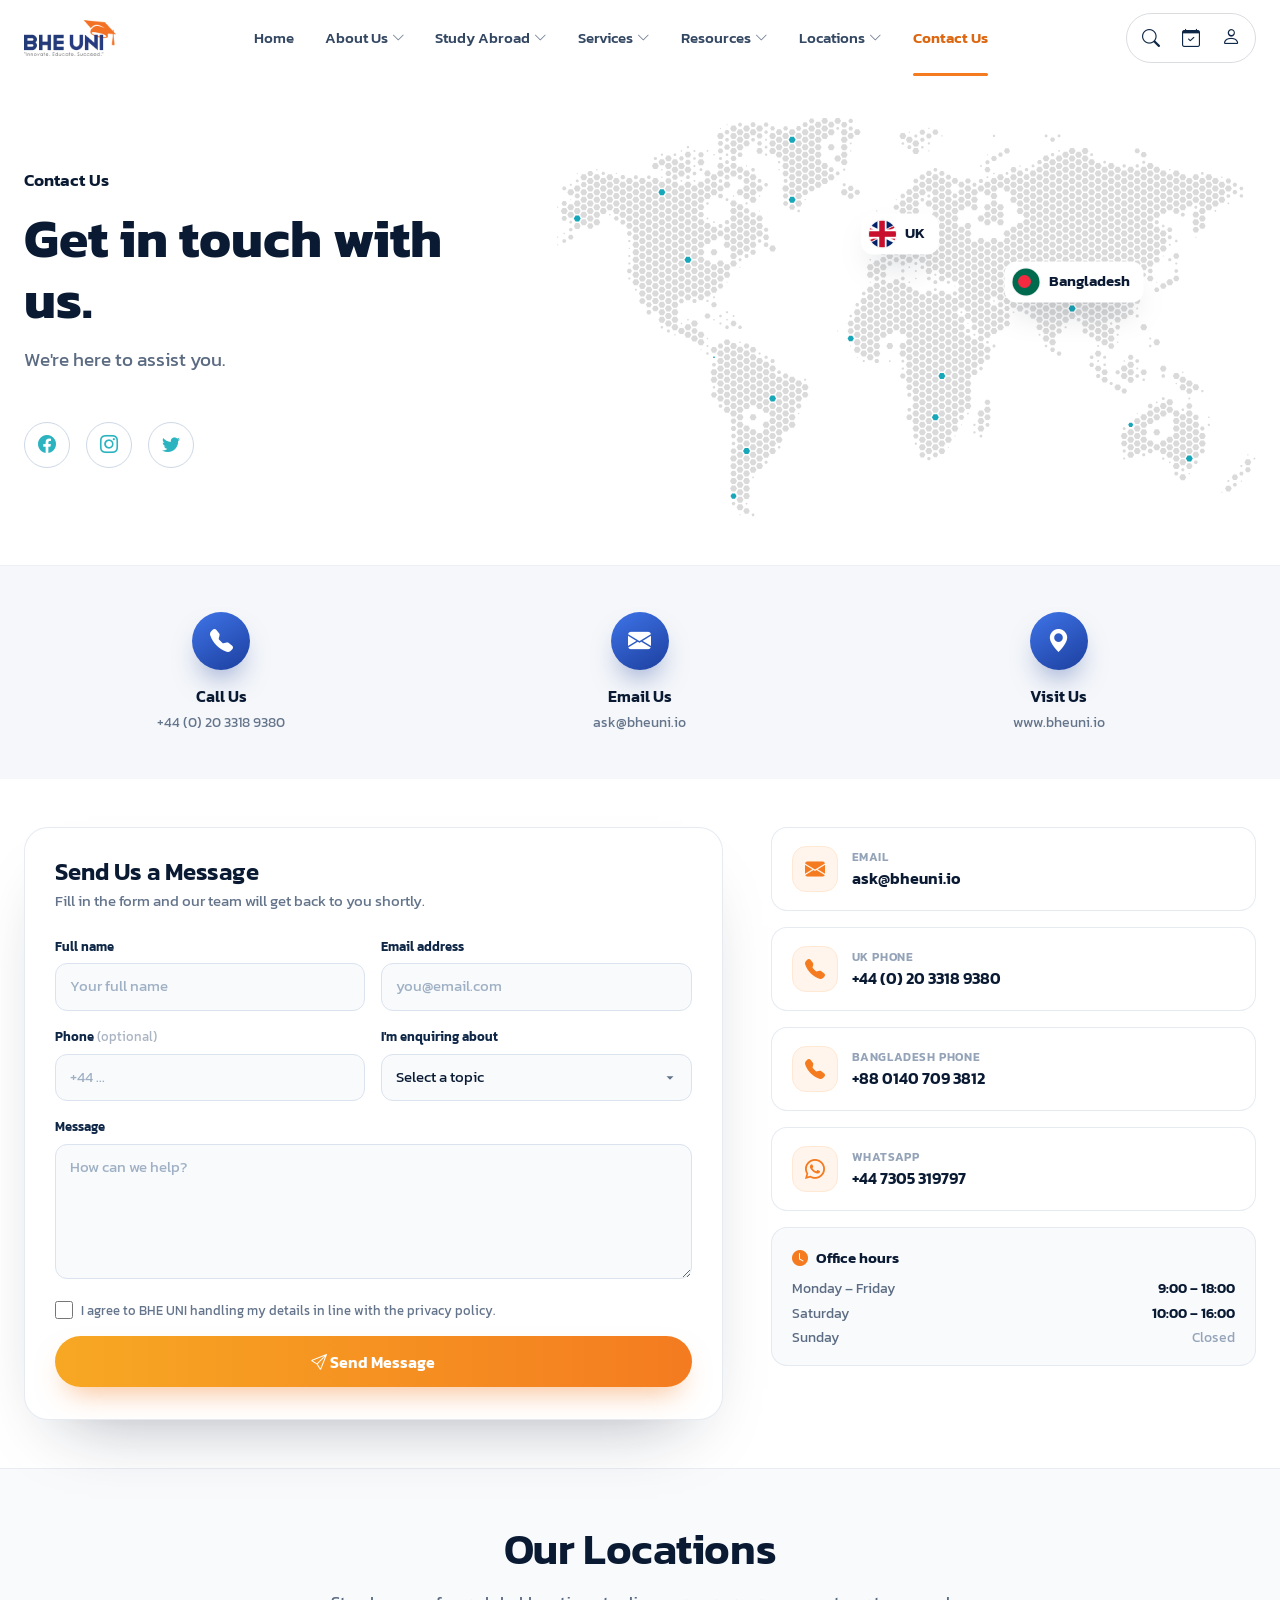
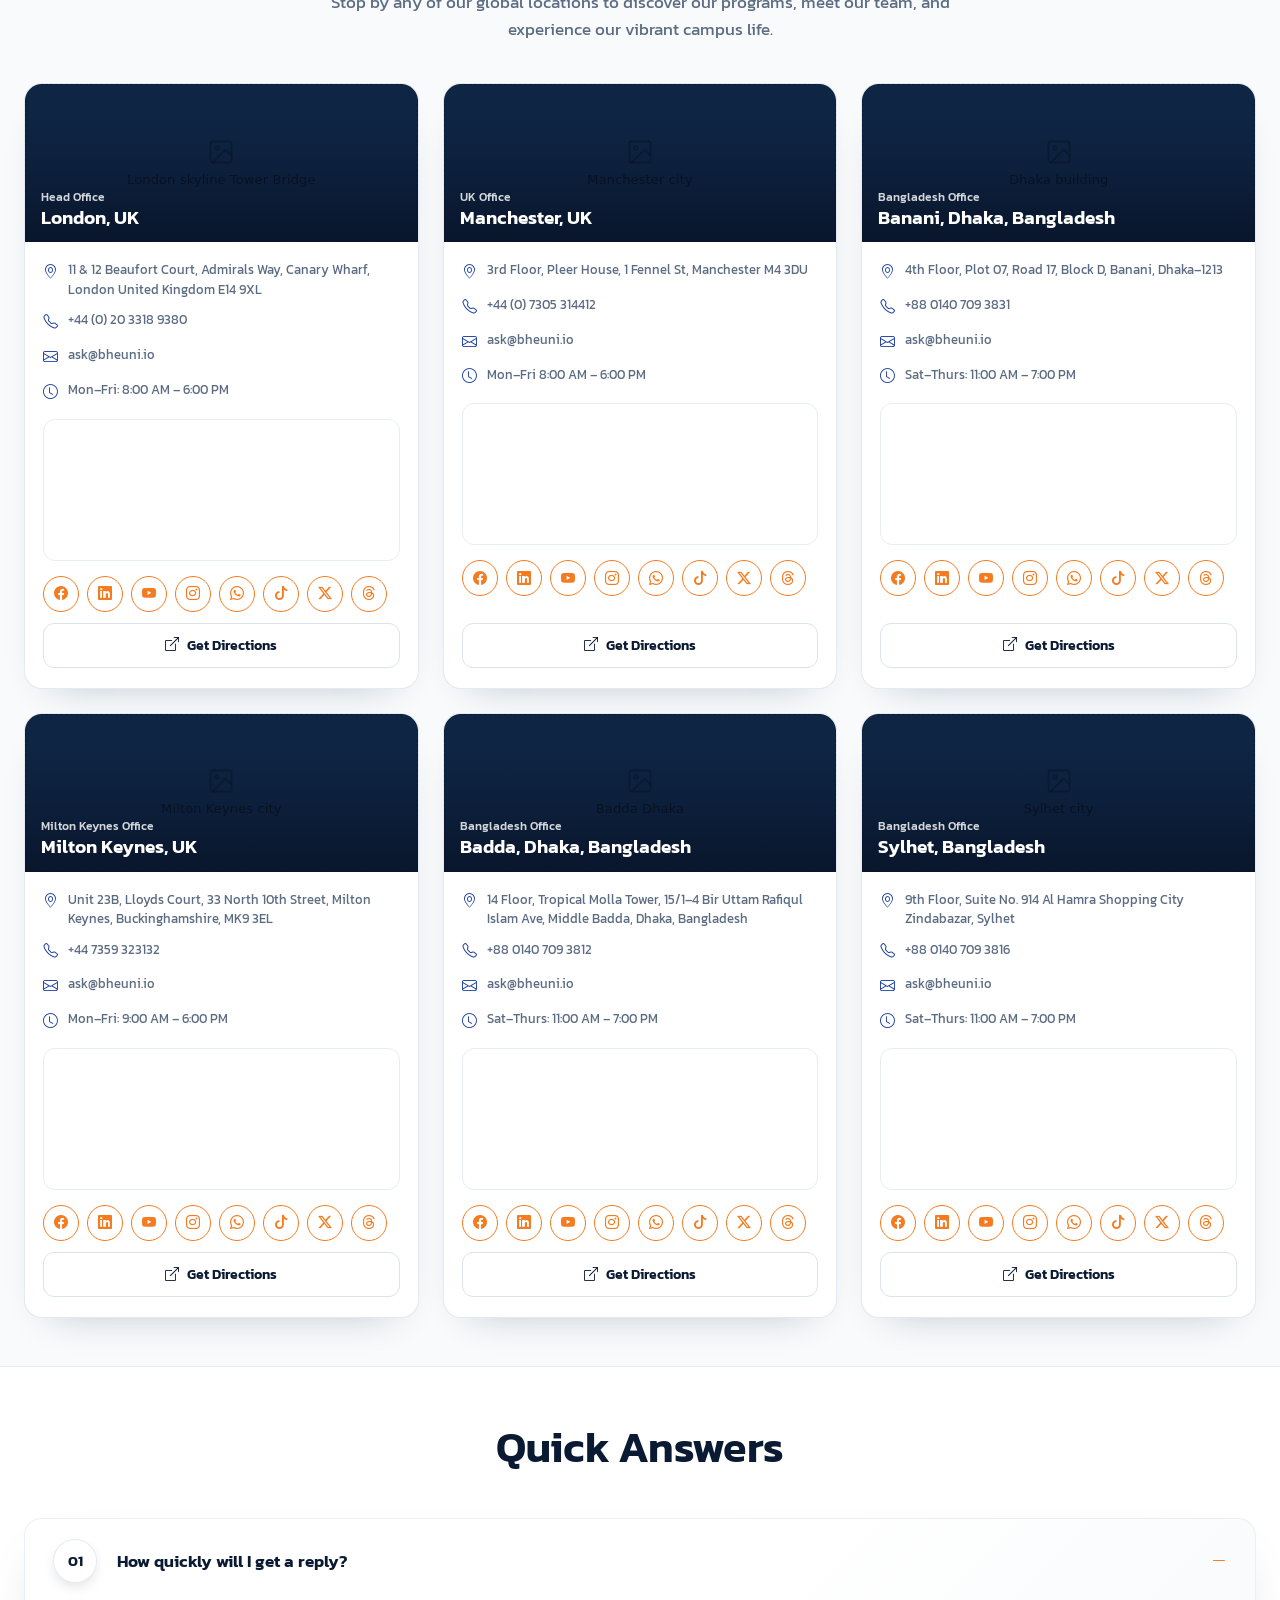
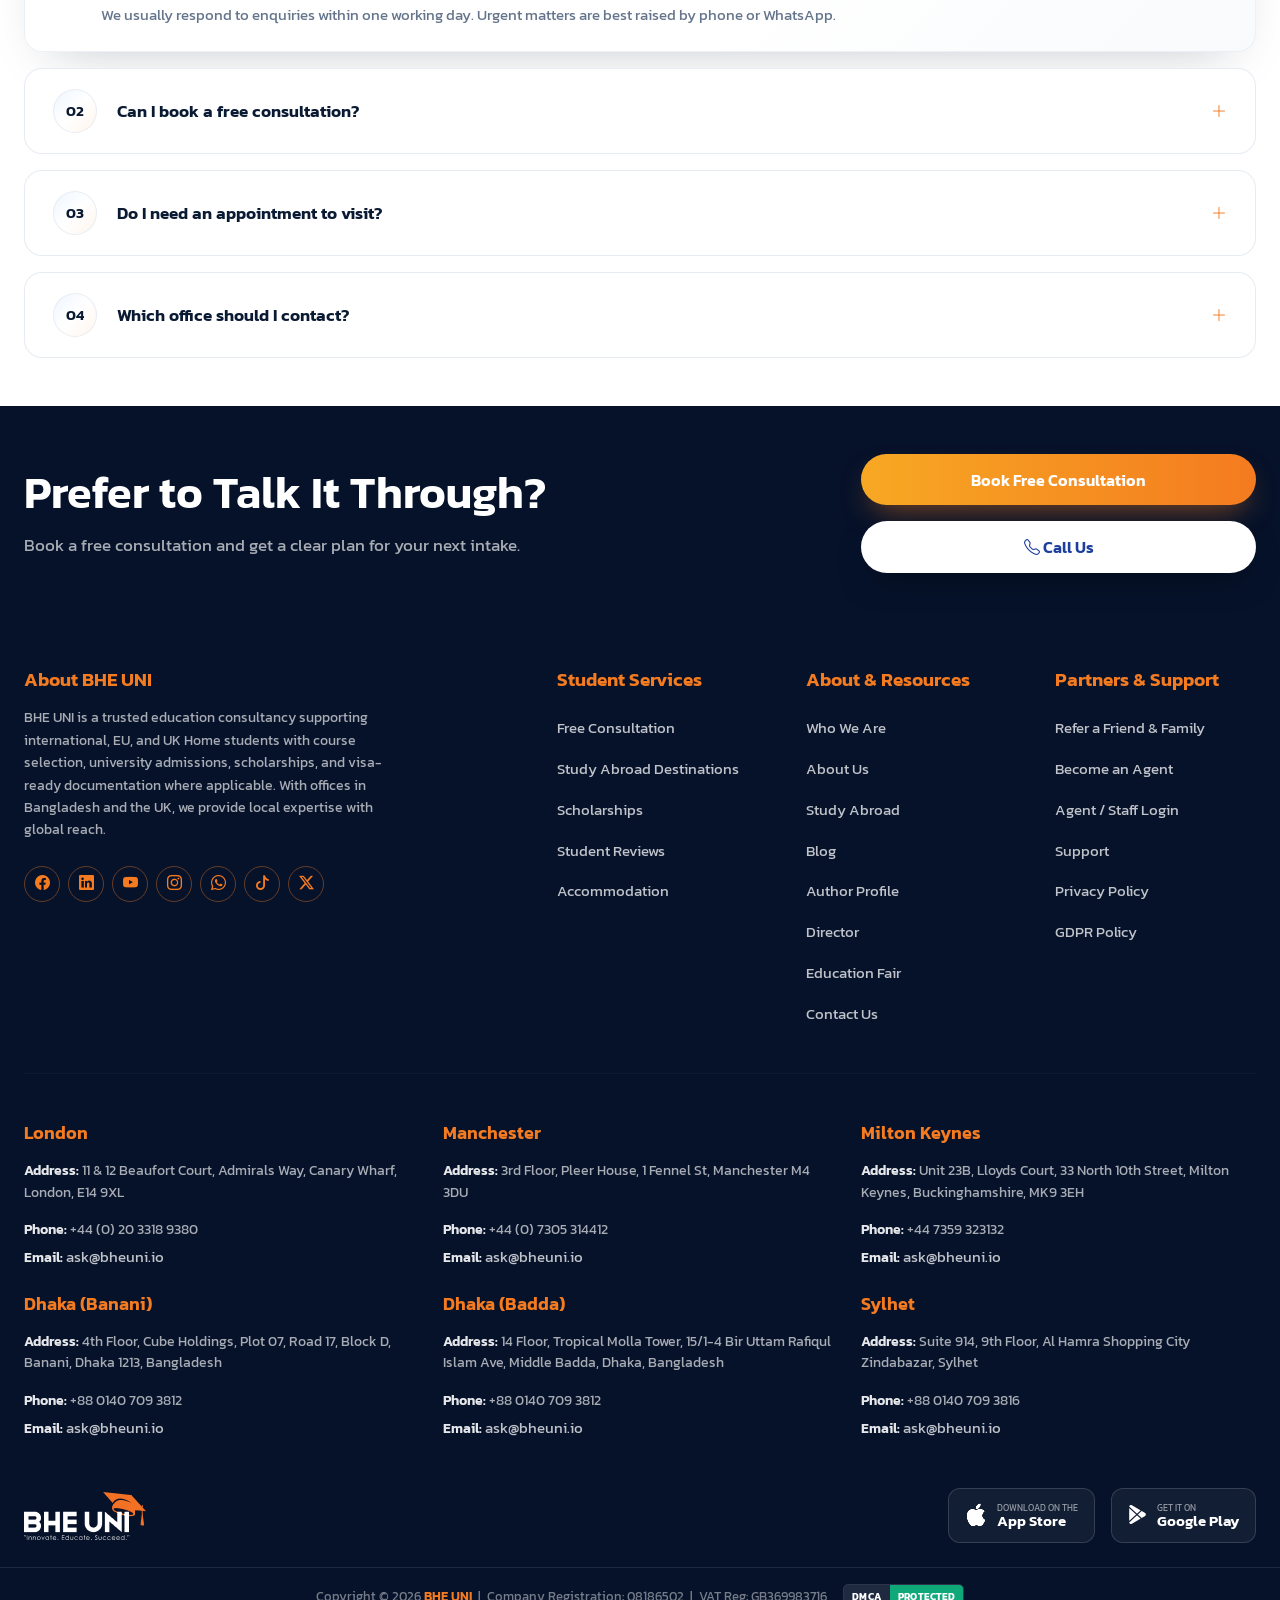
==== commit 1efdd7e5: "Update Contact page heading structure and remove Nigeria chip from map" ====
--- a/bootstrap/Contact Us.html
+++ b/bootstrap/Contact Us.html
@@ -269,7 +269,8 @@
         <!-- LEFT -->
         <div class="col-lg-5 reveal">
           <div class="ch-eyebrow mb-3">Contact Us</div>
-          <h1 class="mb-0">Get in touch with us.<br />We're here to assist you.</h1>
+          <h1 class="mb-0">Get in touch with us.</h1>
+          <p class="mt-3 mb-0 text-navy-soft" style="font-size:18.5px; line-height:1.5; max-width:480px;">We're here to assist you.</p>
           <div class="d-flex gap-3 mt-5">
             <a href="https://www.facebook.com/bheuni" target="_blank" rel="noopener" class="social-ring" aria-label="Facebook"><i class="bi bi-facebook"></i></a>
             <a href="https://www.instagram.com/bhe_uni/" target="_blank" rel="noopener" class="social-ring" aria-label="Instagram"><i class="bi bi-instagram"></i></a>
@@ -288,10 +289,6 @@
             <div class="cm-chip" style="top:41%;left:74%;">
               <span class="cm-flag" style="background:#006a4e;"><span style="position:absolute;width:13px;height:13px;border-radius:50%;background:#f42a41;top:50%;left:44%;transform:translate(-50%,-50%);"></span></span>
               <span>Bangladesh</span>
-            </div>
-            <div class="cm-chip" style="top:60%;left:51%;">
-              <span class="cm-flag" style="background:linear-gradient(90deg,#008751 0 33%,#fff 33% 66%,#008751 66%);"></span>
-              <span>Nigeria</span>
             </div>
           </div>
         </div>
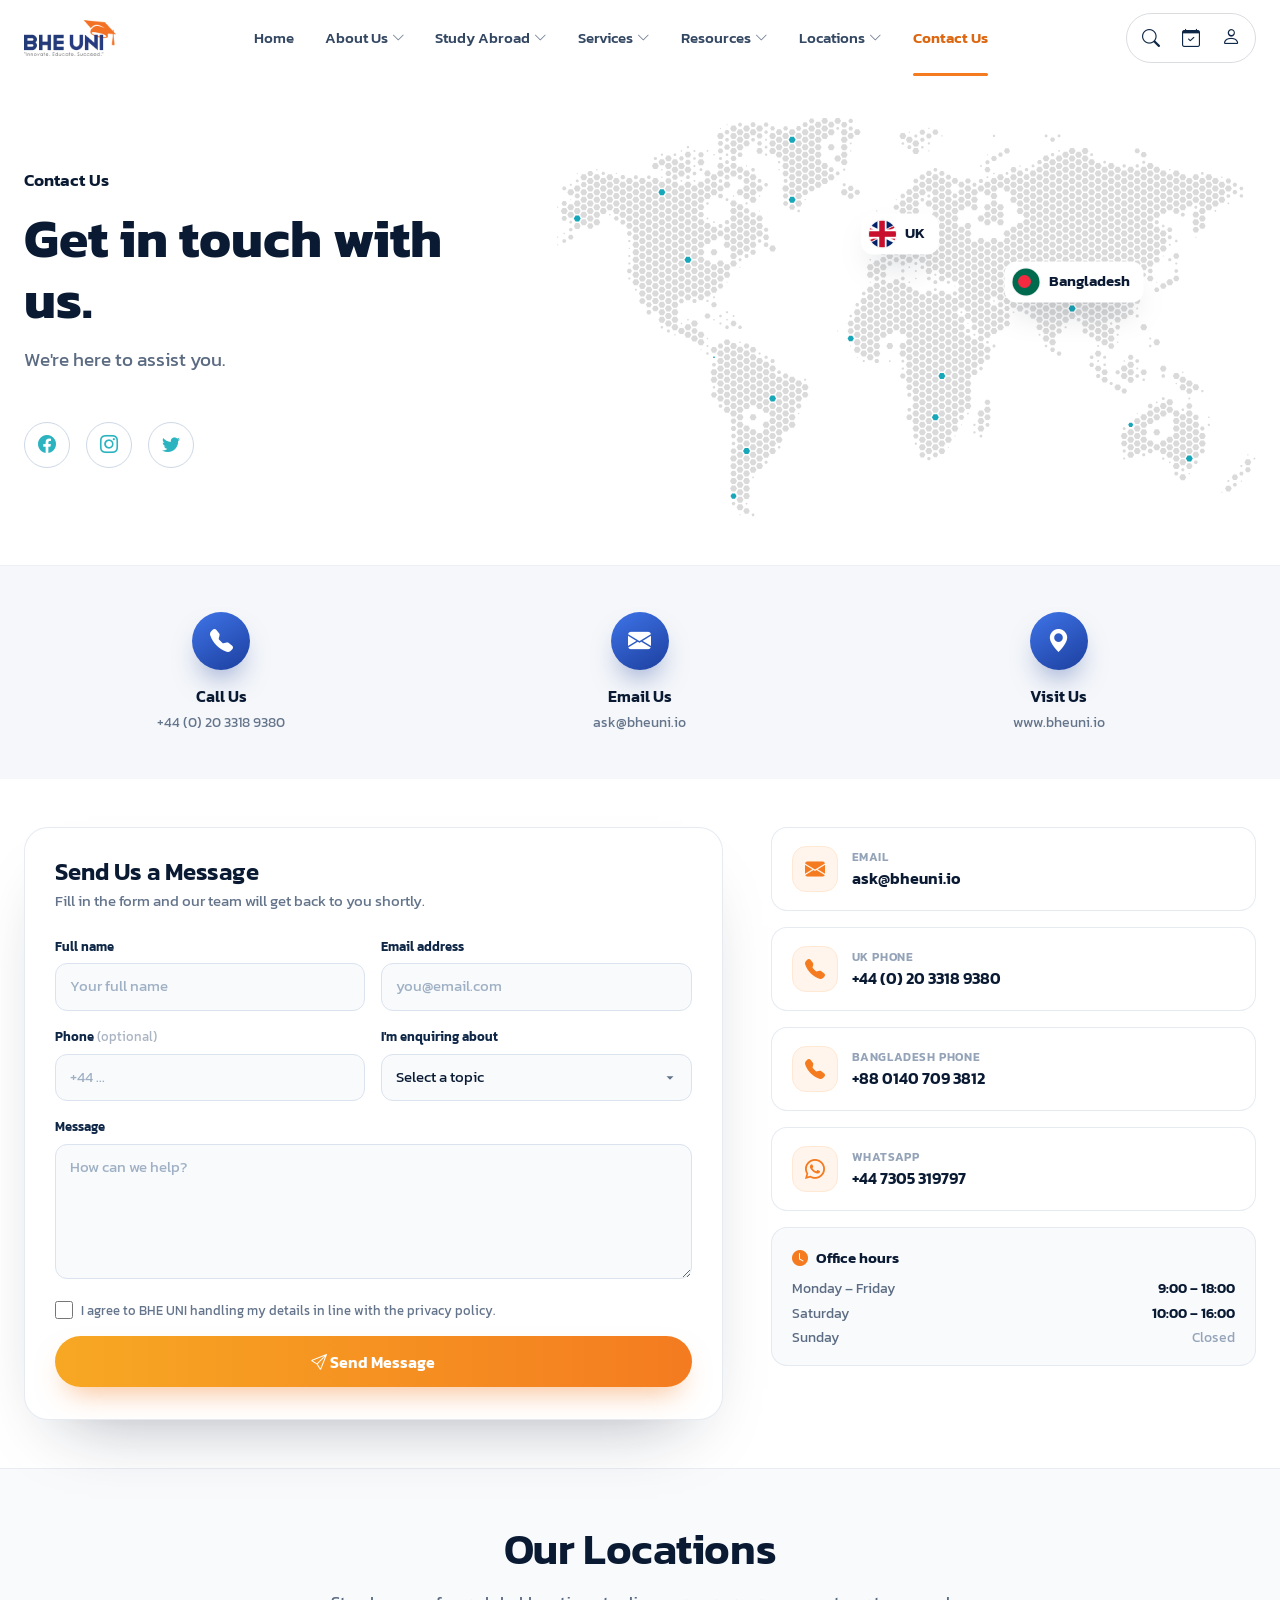
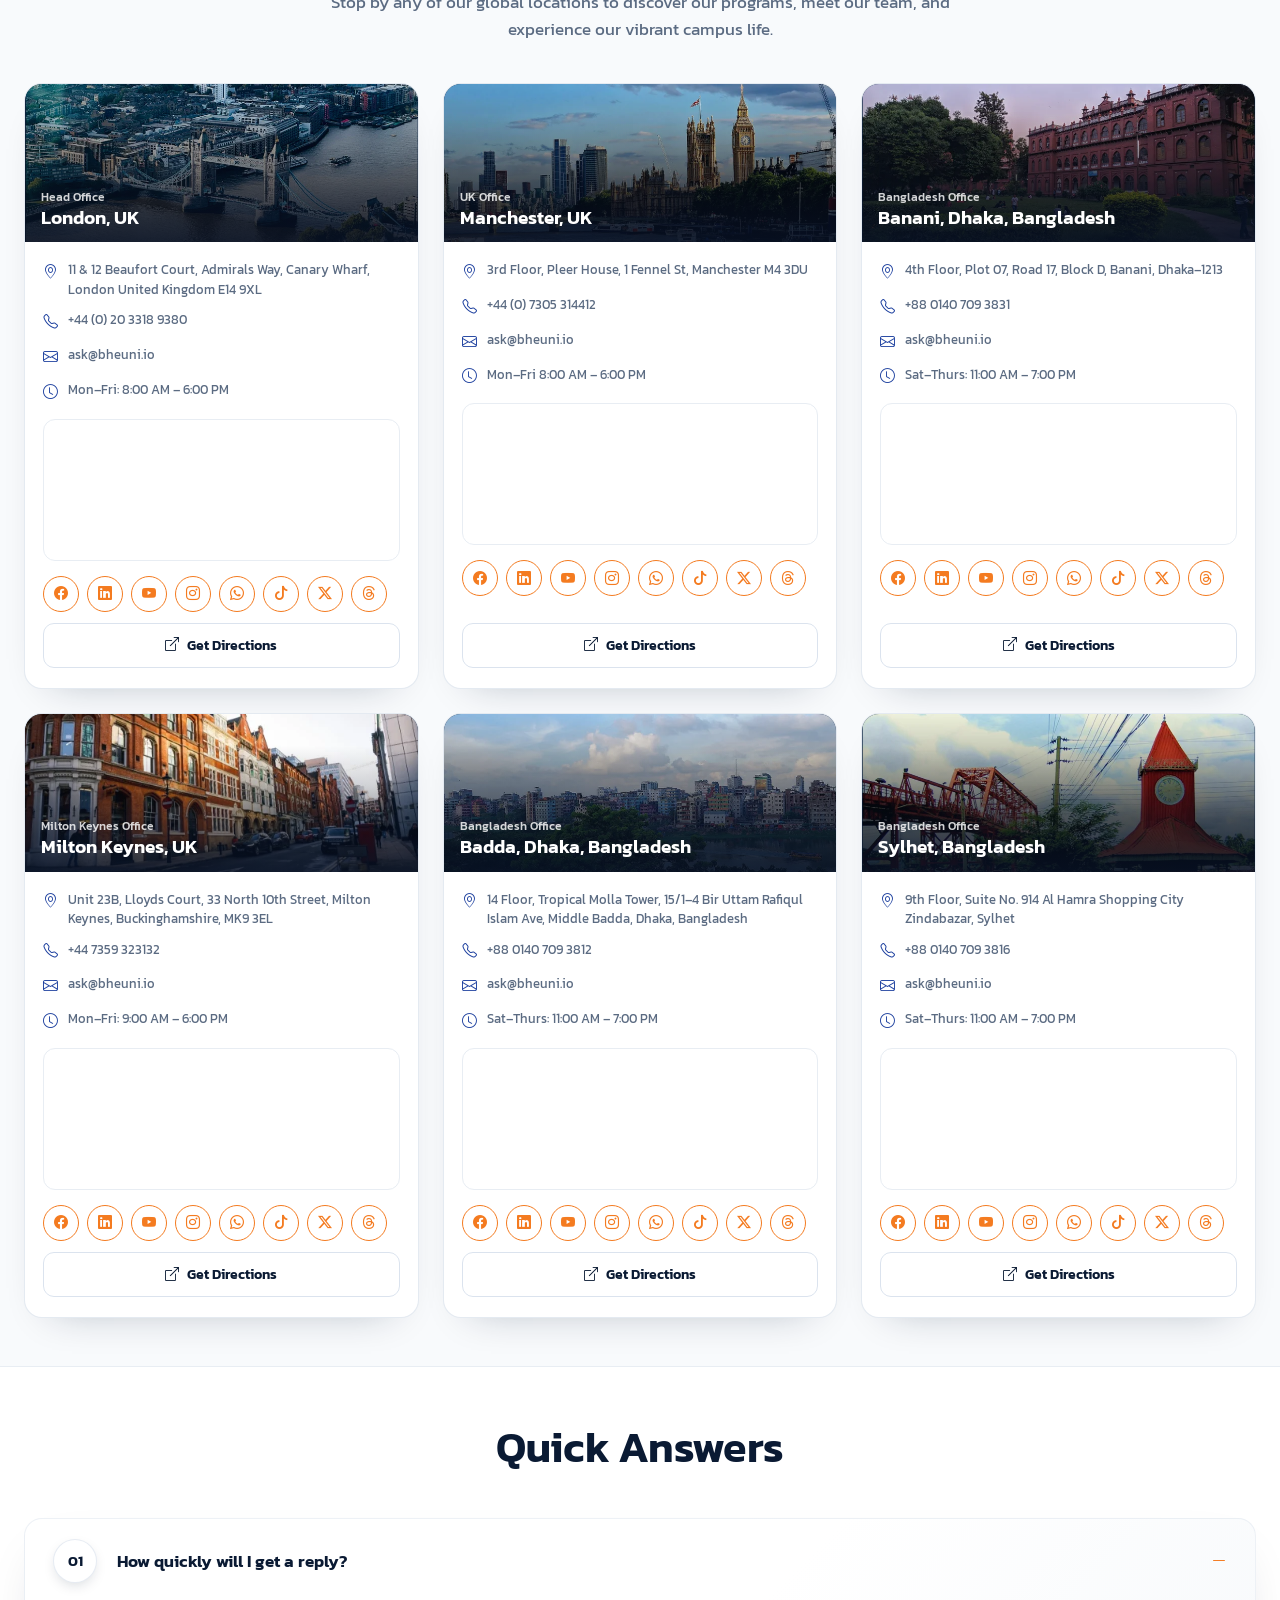
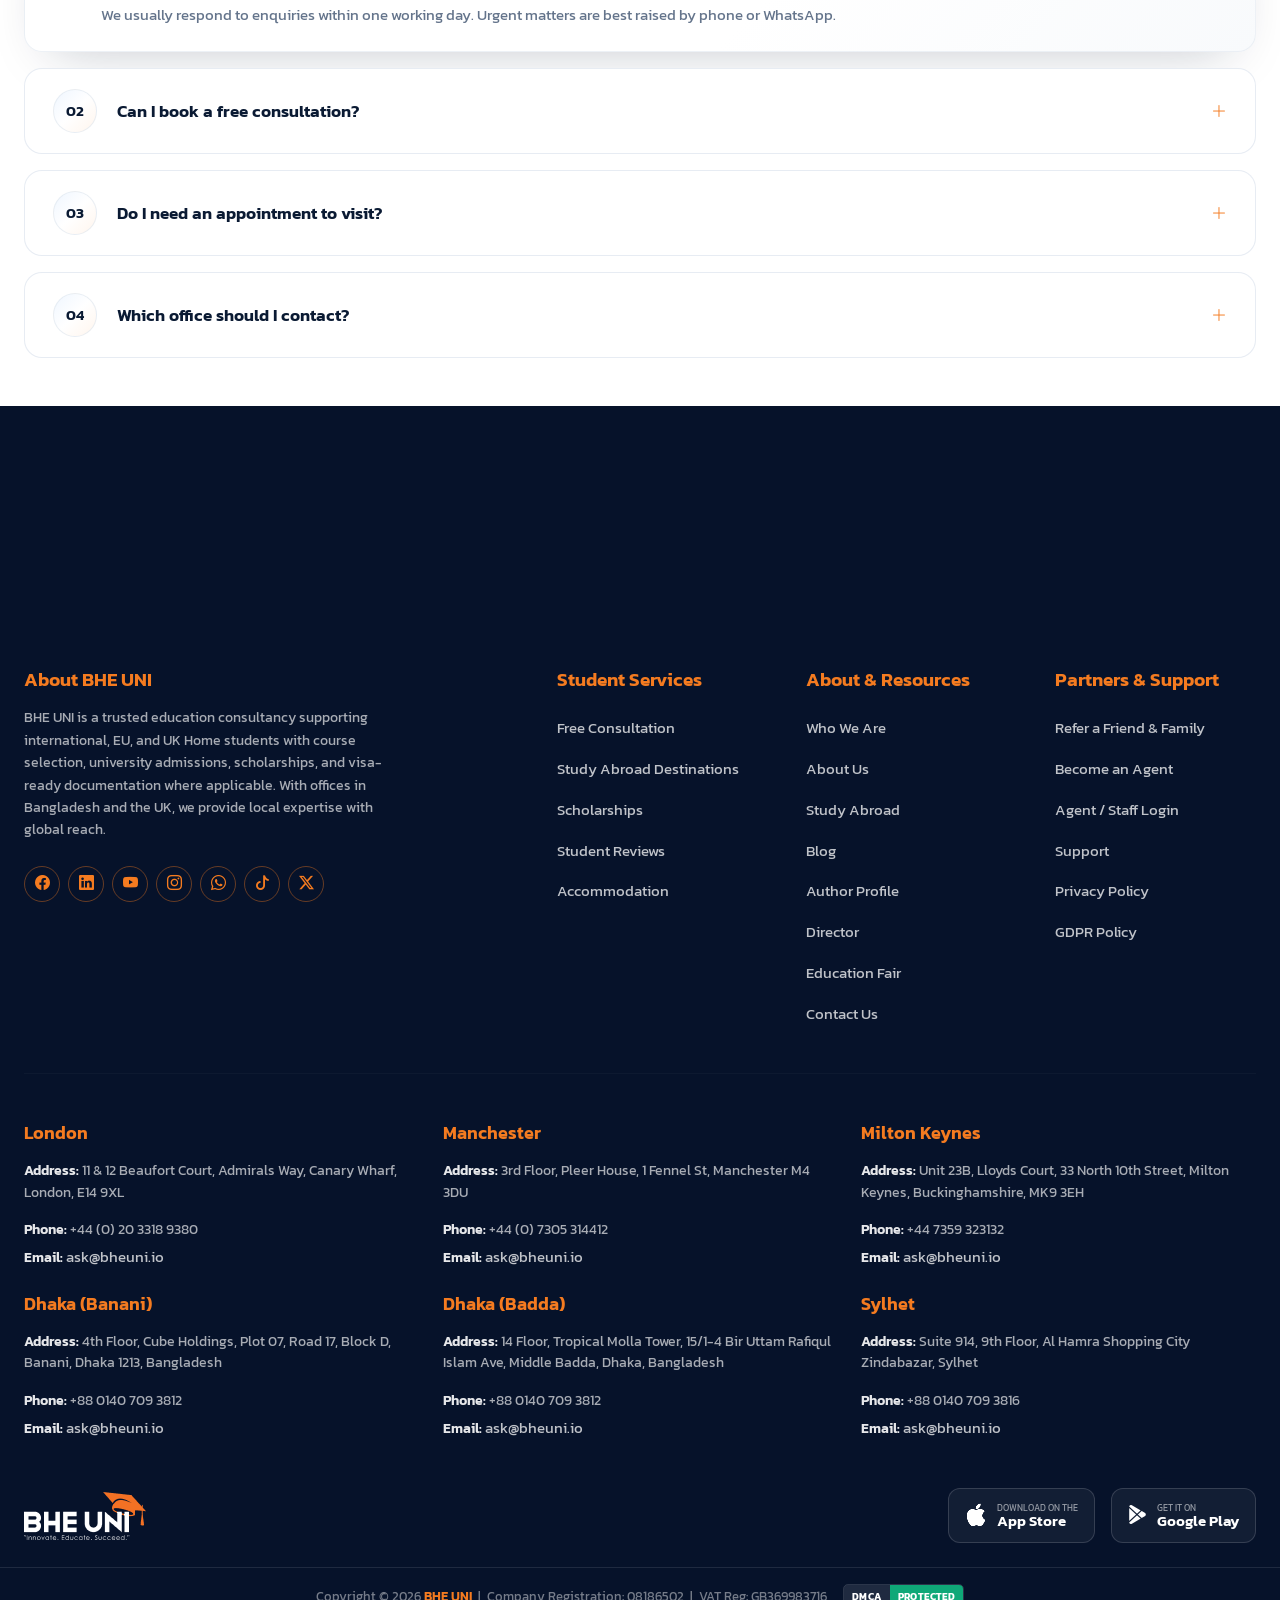
==== commit 2dc84c2c: "Save location section images as local WebP assets and link to HTML" ====
--- a/bootstrap/Contact Us.html
+++ b/bootstrap/Contact Us.html
@@ -386,7 +386,7 @@
         <div class="col-md-6 col-lg-4 reveal">
           <article class="loc-card">
             <div class="loc-photo">
-              <image-slot id="loc-london" shape="rect" fit="cover" placeholder="London skyline Tower Bridge"></image-slot>
+              <image-slot id="loc-london" src="assets/locations/london.webp" shape="rect" fit="cover" placeholder="London skyline Tower Bridge"></image-slot>
               <div class="loc-cap">
                 <div class="lc-k">Head Office</div>
                 <div class="lc-c">London, UK</div>
@@ -416,7 +416,7 @@
         <div class="col-md-6 col-lg-4 reveal">
           <article class="loc-card">
             <div class="loc-photo">
-              <image-slot id="loc-manchester" shape="rect" fit="cover" placeholder="Manchester city"></image-slot>
+              <image-slot id="loc-manchester" src="assets/locations/manchester.webp" shape="rect" fit="cover" placeholder="Manchester city"></image-slot>
               <div class="loc-cap">
                 <div class="lc-k">UK Office</div>
                 <div class="lc-c">Manchester, UK</div>
@@ -446,7 +446,7 @@
         <div class="col-md-6 col-lg-4 reveal">
           <article class="loc-card">
             <div class="loc-photo">
-              <image-slot id="loc-banani" shape="rect" fit="cover" placeholder="Dhaka building"></image-slot>
+              <image-slot id="loc-banani" src="assets/locations/banani.webp" shape="rect" fit="cover" placeholder="Dhaka building"></image-slot>
               <div class="loc-cap">
                 <div class="lc-k">Bangladesh Office</div>
                 <div class="lc-c">Banani, Dhaka, Bangladesh</div>
@@ -476,7 +476,7 @@
         <div class="col-md-6 col-lg-4 reveal">
           <article class="loc-card">
             <div class="loc-photo">
-              <image-slot id="loc-miltonkeynes" shape="rect" fit="cover" placeholder="Milton Keynes city"></image-slot>
+              <image-slot id="loc-miltonkeynes" src="assets/locations/miltonkeynes.webp" shape="rect" fit="cover" placeholder="Milton Keynes city"></image-slot>
               <div class="loc-cap">
                 <div class="lc-k">Milton Keynes Office</div>
                 <div class="lc-c">Milton Keynes, UK</div>
@@ -506,7 +506,7 @@
         <div class="col-md-6 col-lg-4 reveal">
           <article class="loc-card">
             <div class="loc-photo">
-              <image-slot id="loc-badda" shape="rect" fit="cover" placeholder="Badda Dhaka"></image-slot>
+              <image-slot id="loc-badda" src="assets/locations/badda.webp" shape="rect" fit="cover" placeholder="Badda Dhaka"></image-slot>
               <div class="loc-cap">
                 <div class="lc-k">Bangladesh Office</div>
                 <div class="lc-c">Badda, Dhaka, Bangladesh</div>
@@ -536,7 +536,7 @@
         <div class="col-md-6 col-lg-4 reveal">
           <article class="loc-card">
             <div class="loc-photo">
-              <image-slot id="loc-sylhet" shape="rect" fit="cover" placeholder="Sylhet city"></image-slot>
+              <image-slot id="loc-sylhet" src="assets/locations/sylhet.webp" shape="rect" fit="cover" placeholder="Sylhet city"></image-slot>
               <div class="loc-cap">
                 <div class="lc-k">Bangladesh Office</div>
                 <div class="lc-c">Sylhet, Bangladesh</div>
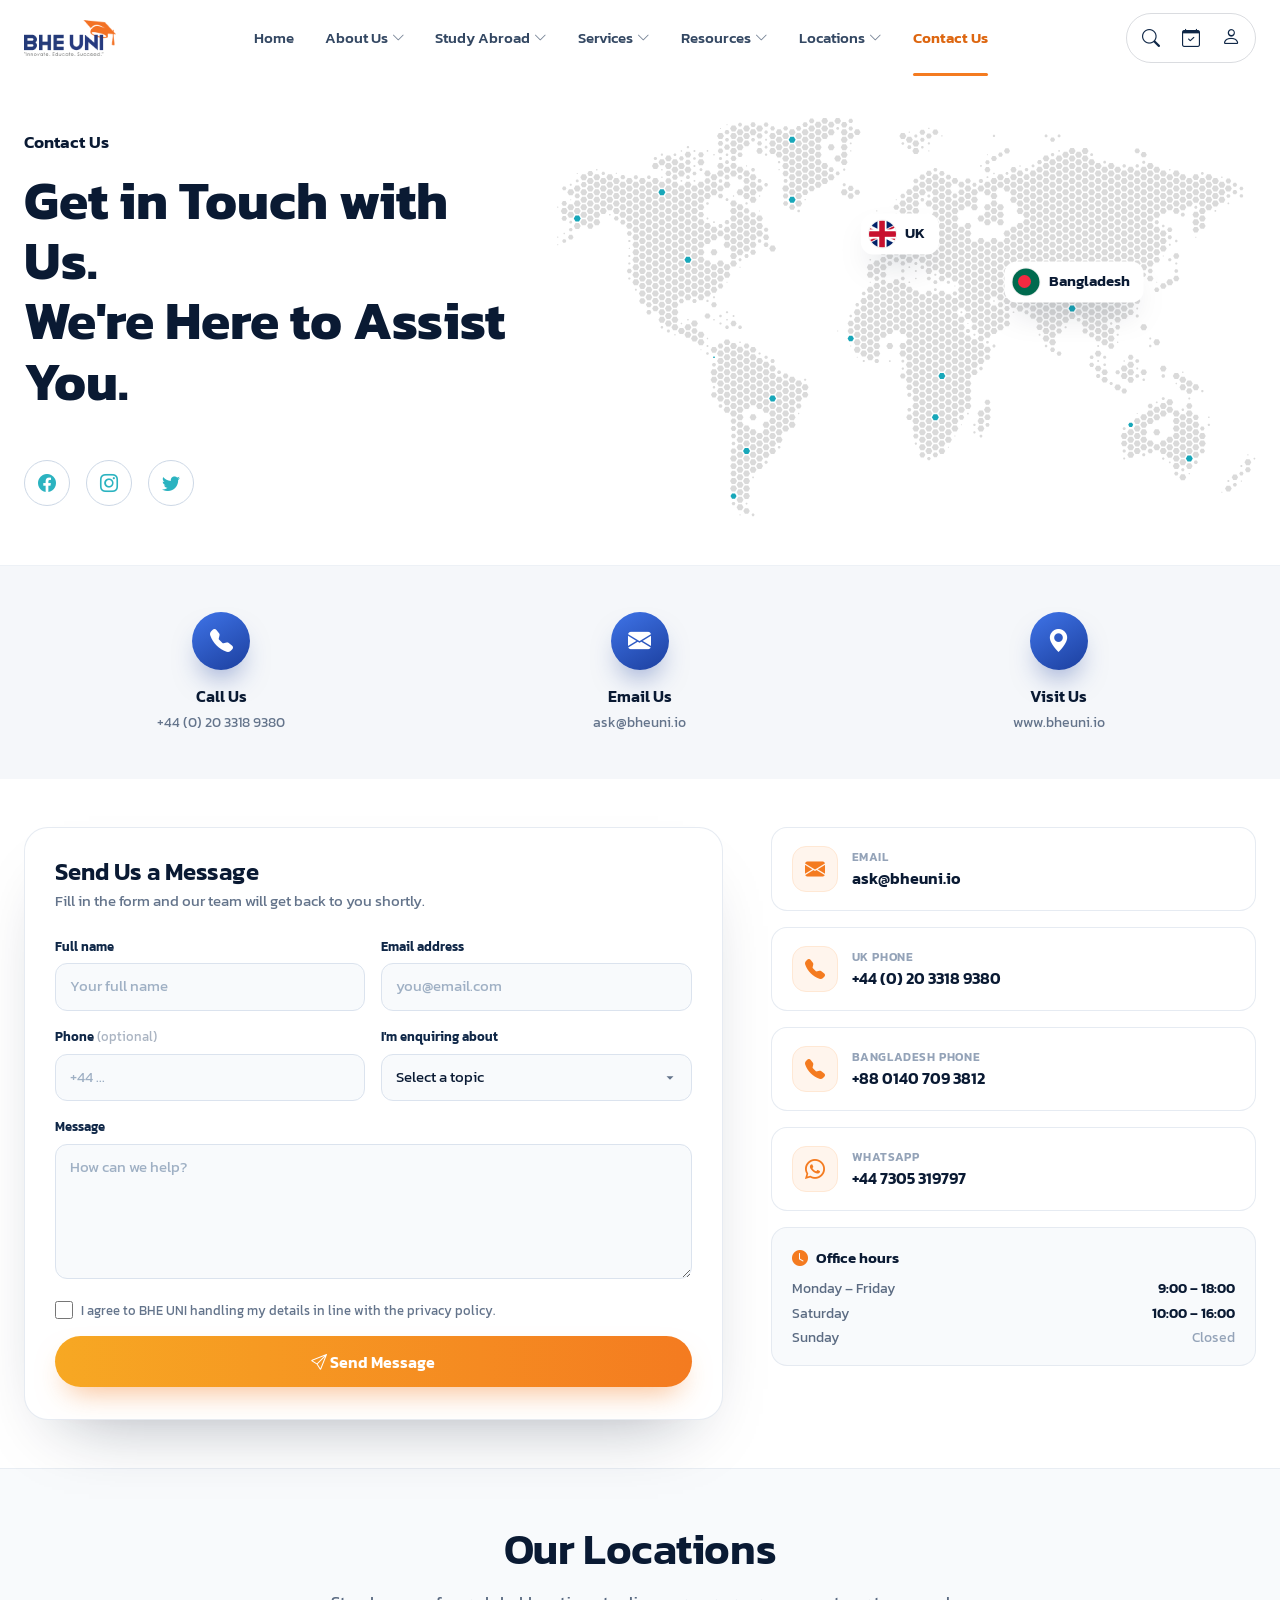
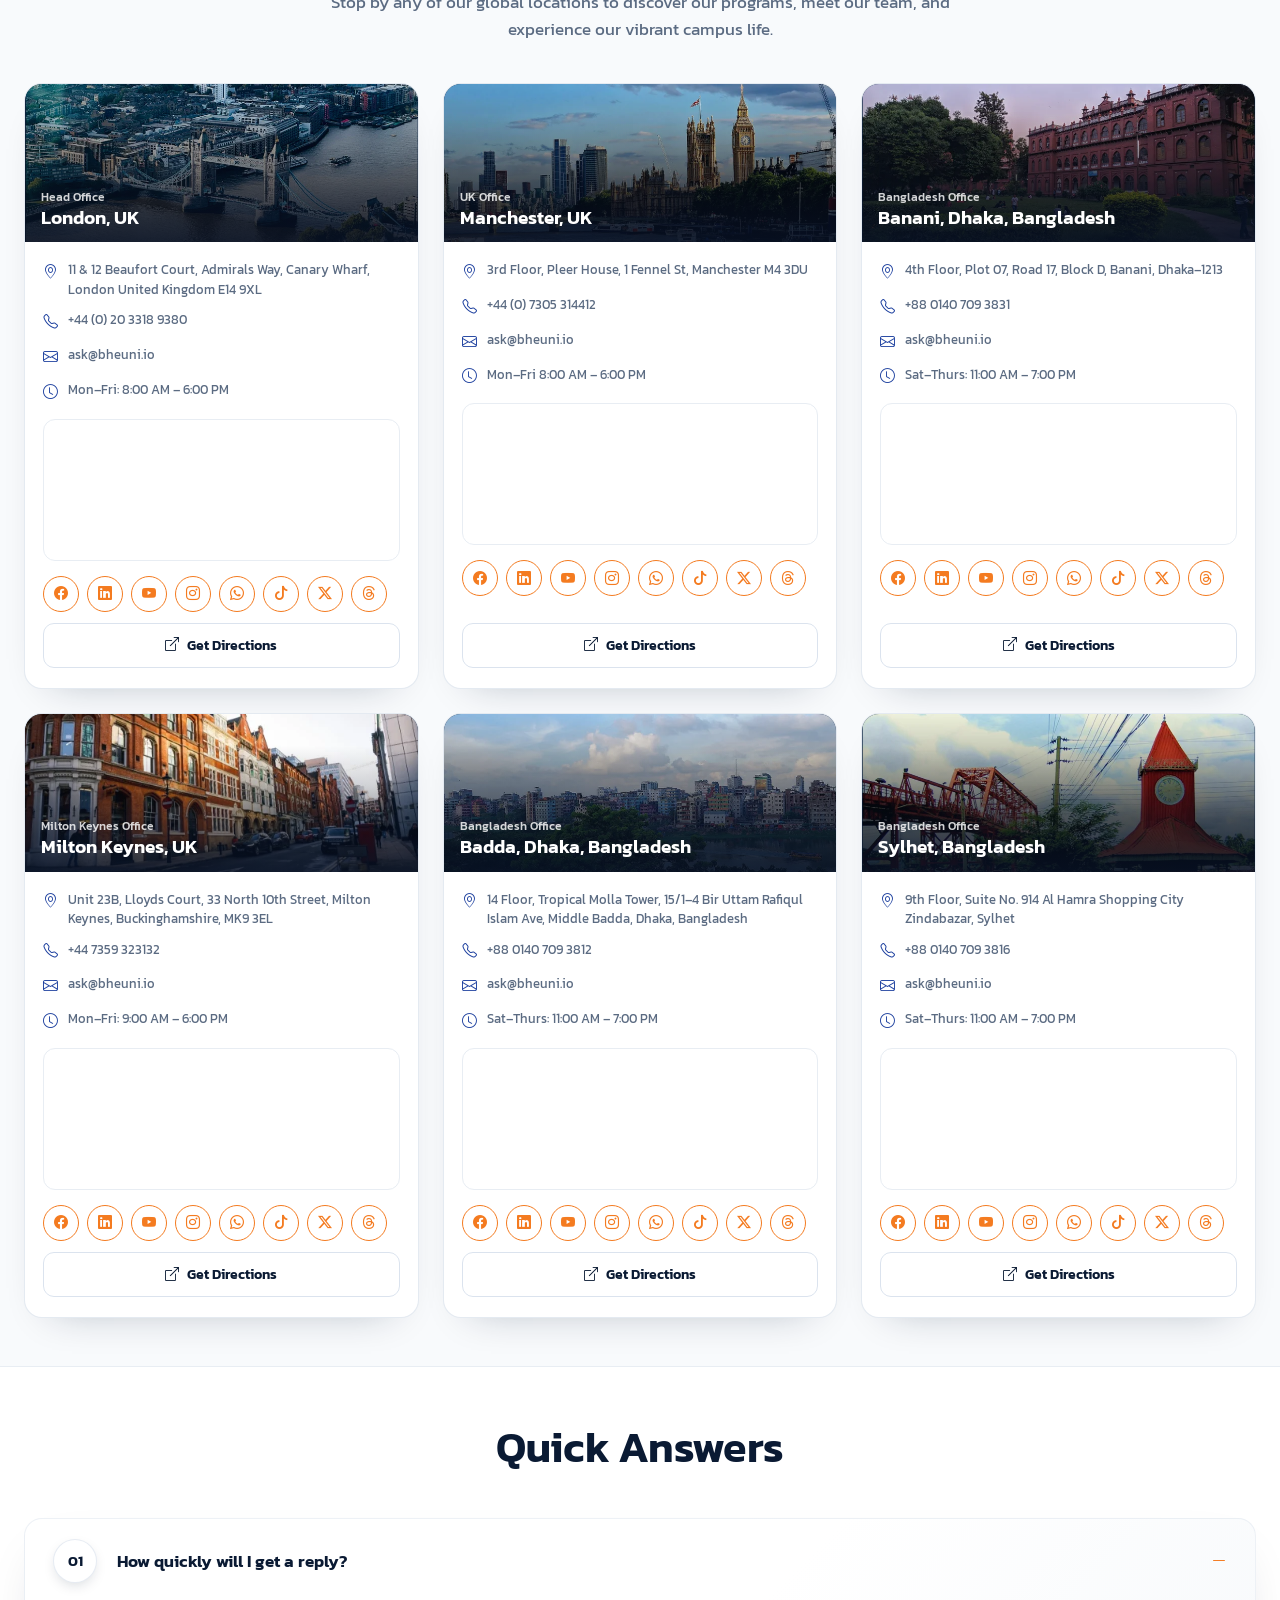
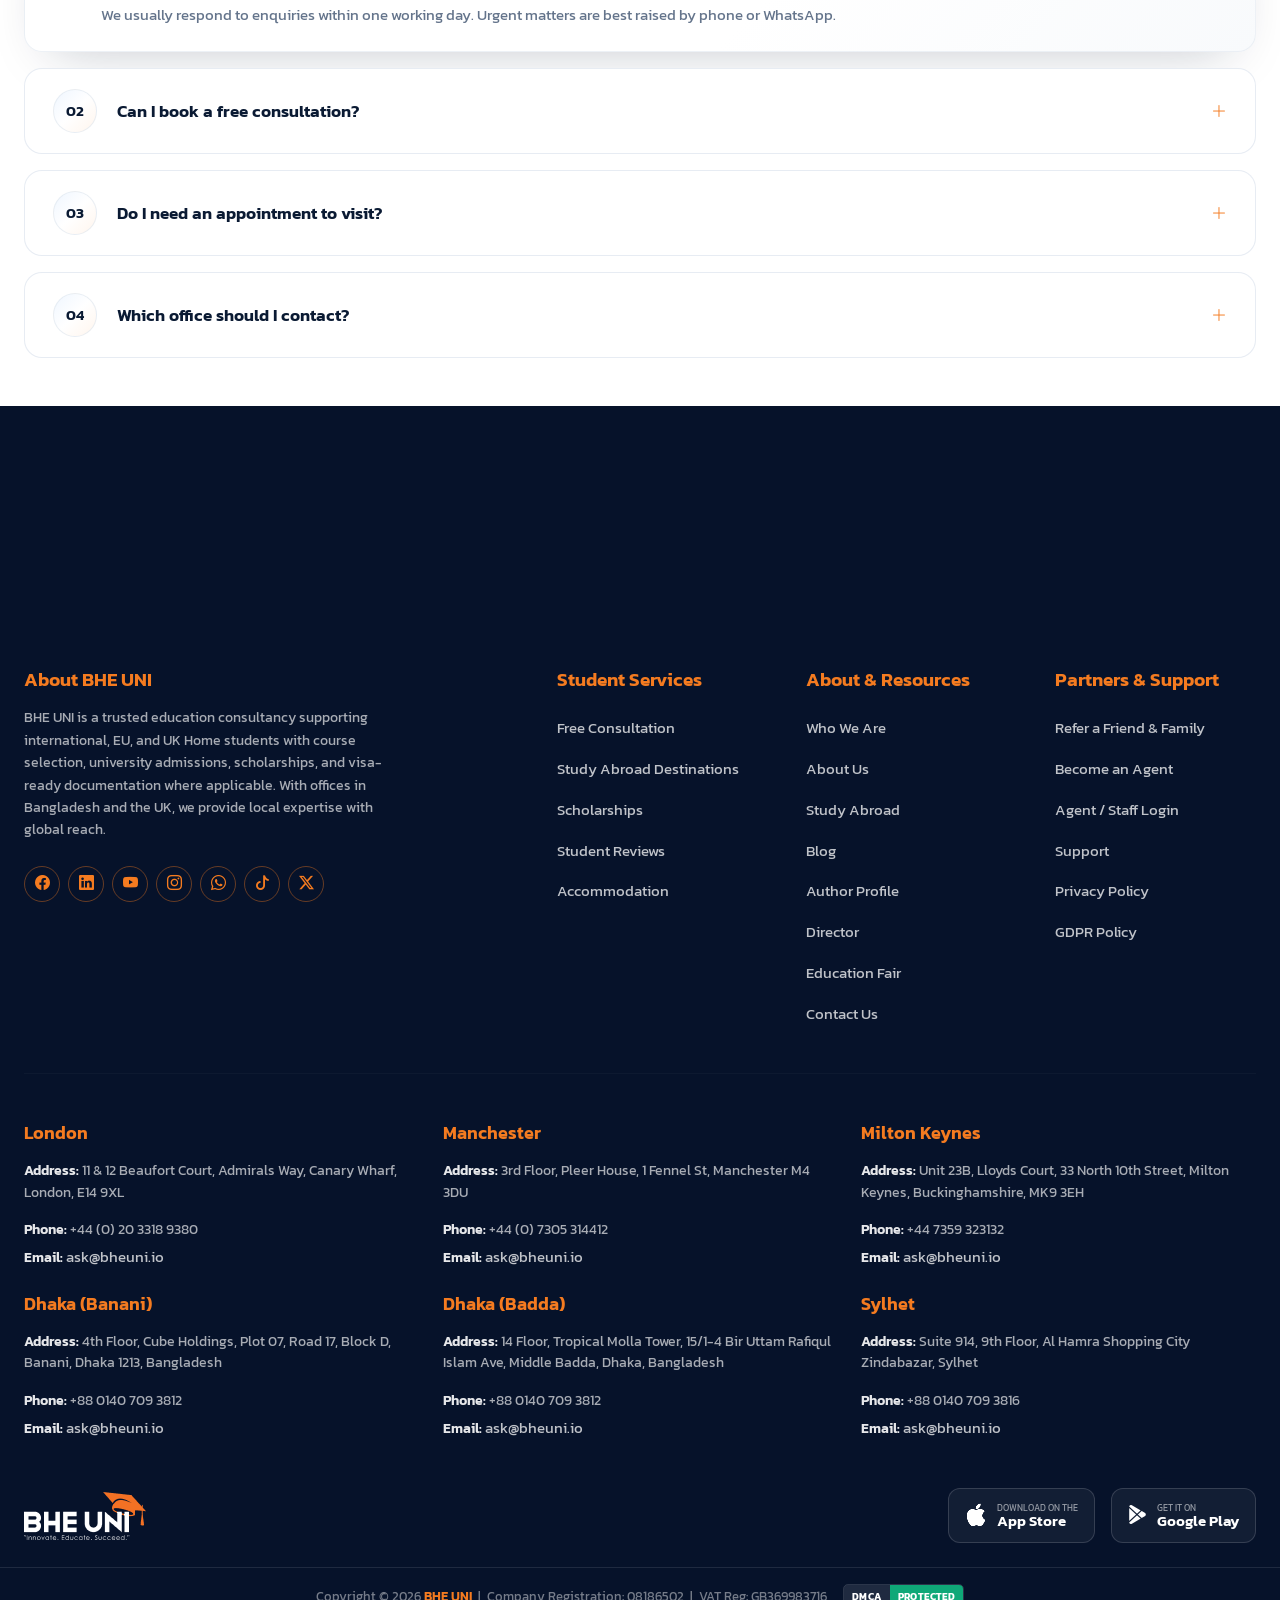
==== commit 965d0711: "Format Contact Us title to Title Case on two lines inside h1" ====
--- a/bootstrap/Contact Us.html
+++ b/bootstrap/Contact Us.html
@@ -269,8 +269,7 @@
         <!-- LEFT -->
         <div class="col-lg-5 reveal">
           <div class="ch-eyebrow mb-3">Contact Us</div>
-          <h1 class="mb-0">Get in touch with us.</h1>
-          <p class="mt-3 mb-0 text-navy-soft" style="font-size:18.5px; line-height:1.5; max-width:480px;">We're here to assist you.</p>
+          <h1 class="mb-0">Get in Touch with Us.<br />We're Here to Assist You.</h1>
           <div class="d-flex gap-3 mt-5">
             <a href="https://www.facebook.com/bheuni" target="_blank" rel="noopener" class="social-ring" aria-label="Facebook"><i class="bi bi-facebook"></i></a>
             <a href="https://www.instagram.com/bhe_uni/" target="_blank" rel="noopener" class="social-ring" aria-label="Instagram"><i class="bi bi-instagram"></i></a>
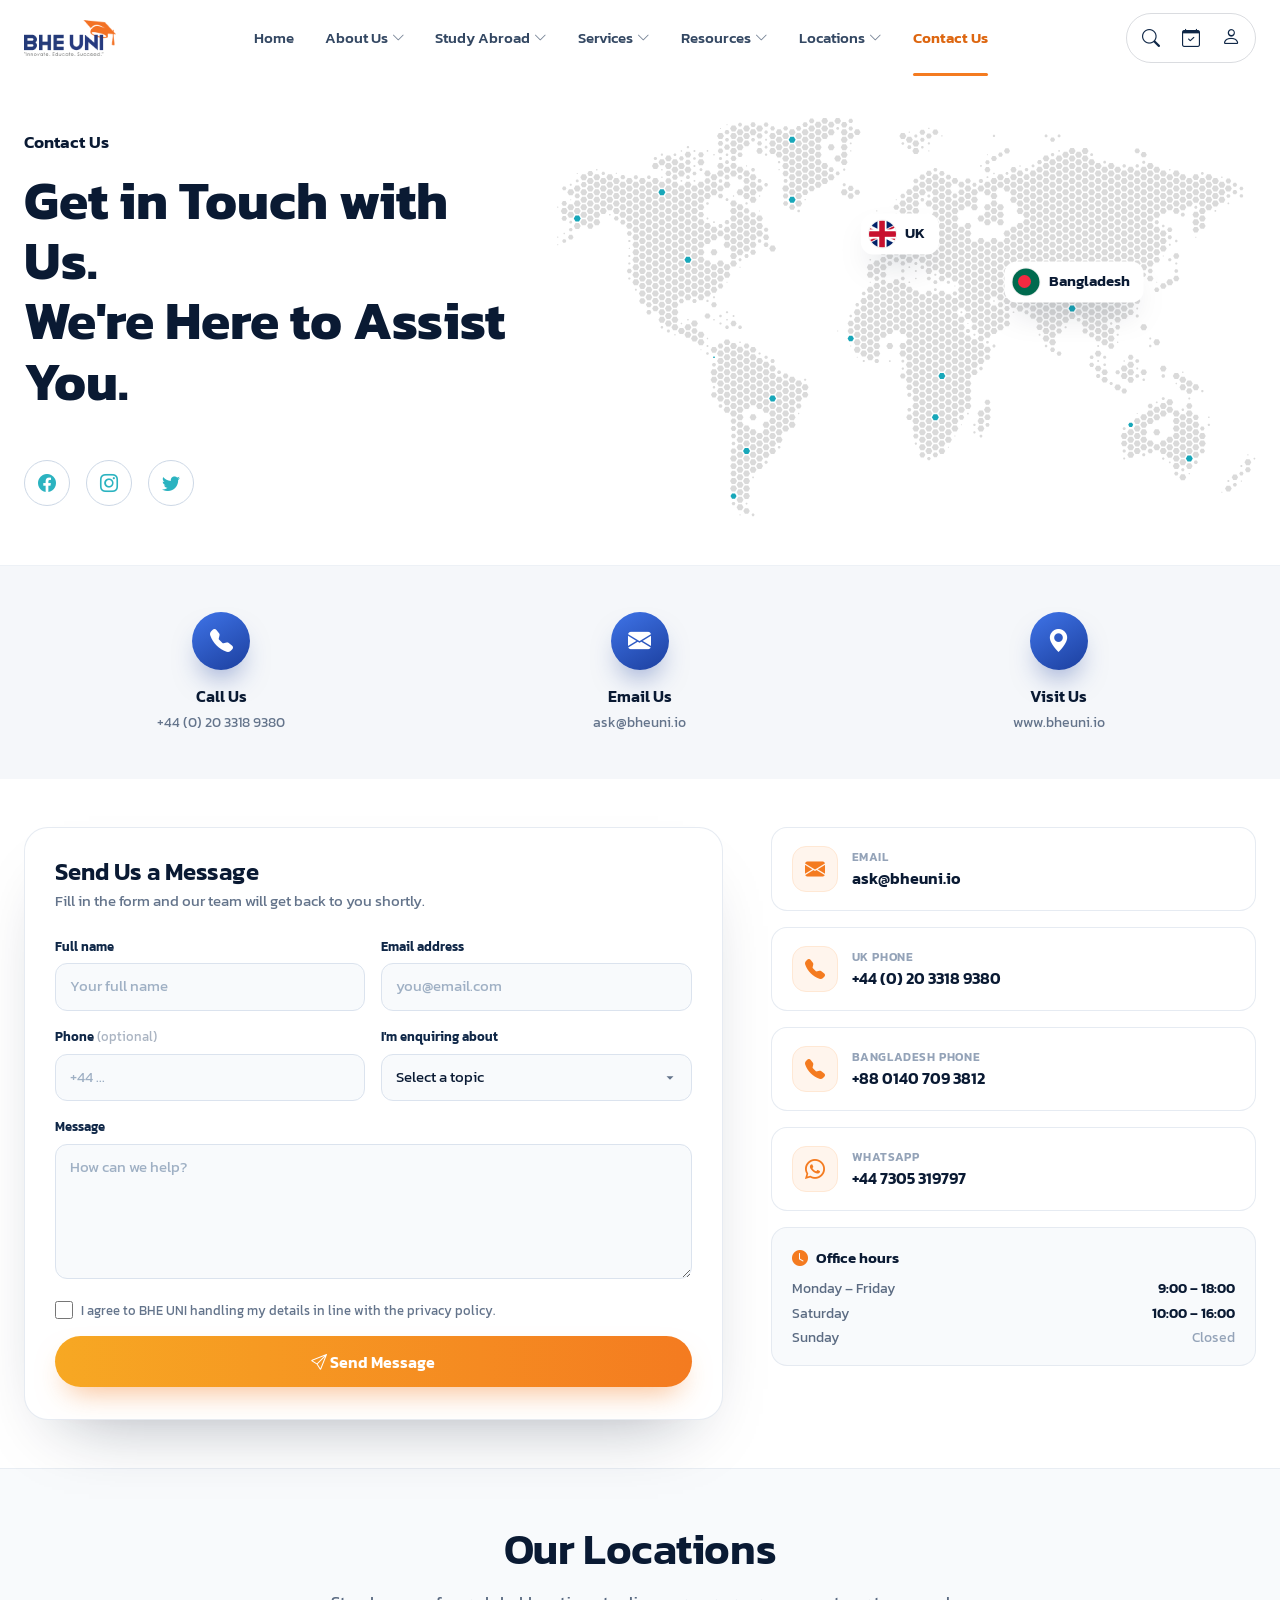
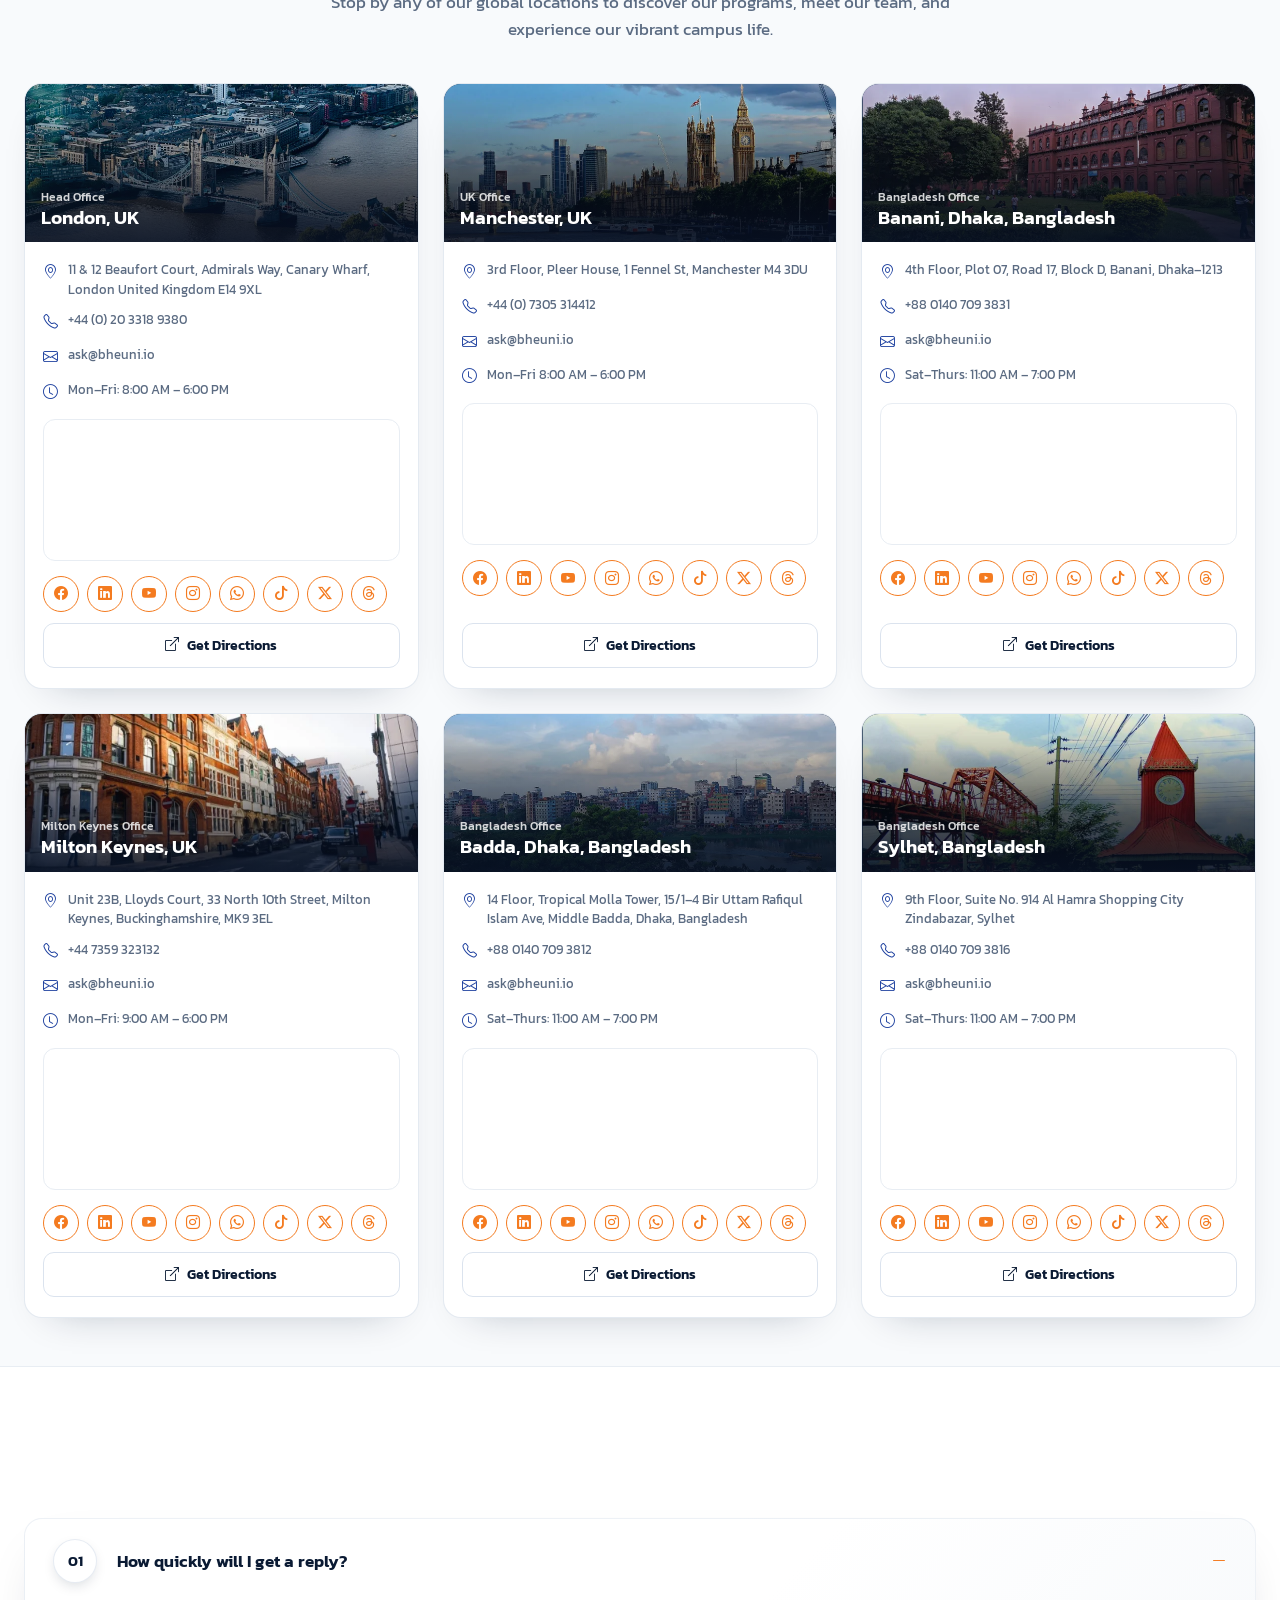
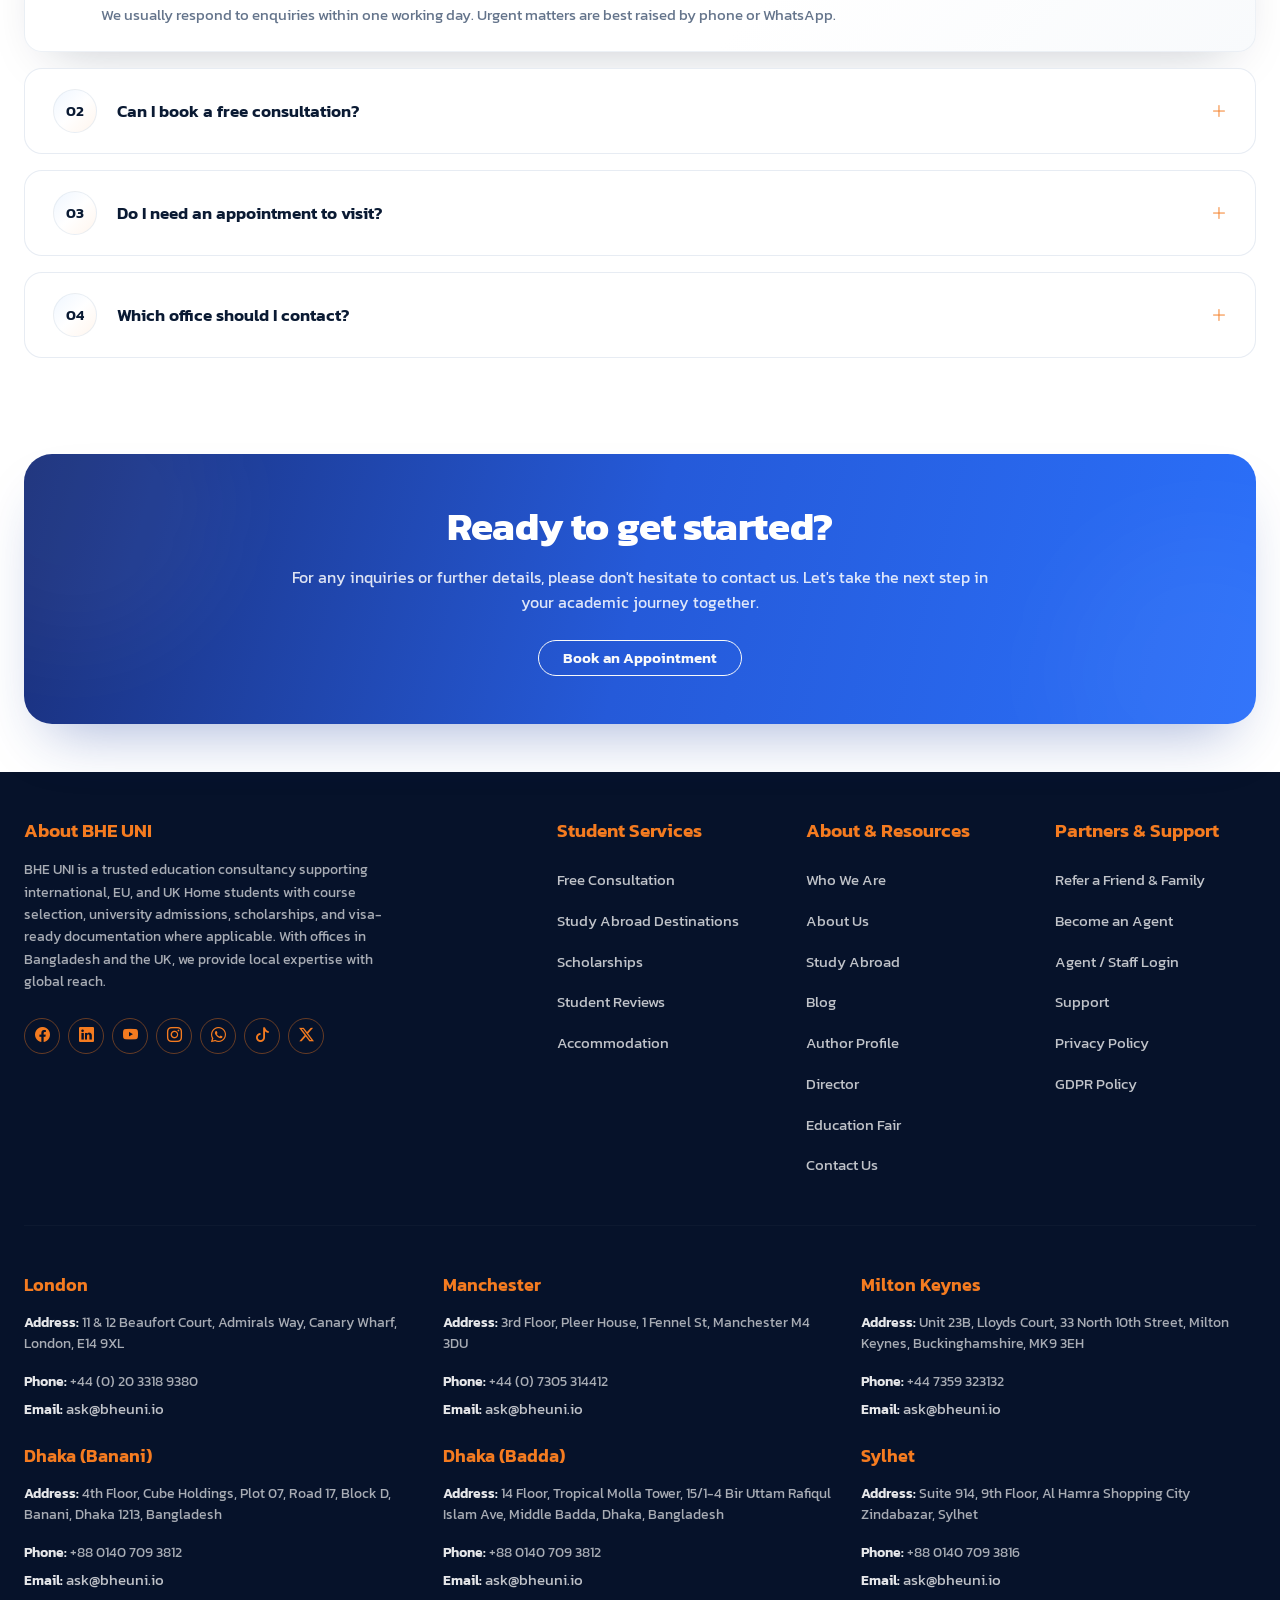
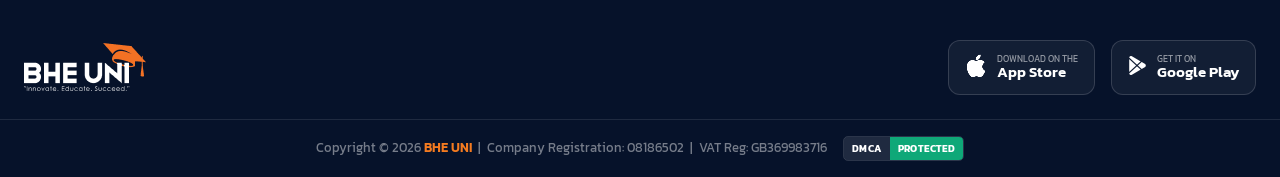
==== commit edf16e24: "Redesign CTA section to match Ready to get started mockup" ====
--- a/bootstrap/Contact Us.html
+++ b/bootstrap/Contact Us.html
@@ -581,16 +581,21 @@
   </section>
 
   <!-- ===================== CTA ===================== -->
-  <section class="section bg-navy text-white">
+  <section class="section bg-white">
     <div class="container-xxl px-3 px-sm-4">
-      <div class="row g-4 align-items-center">
-        <div class="col-lg-8 reveal">
-          <h2 class="font-display fw-semi" style="font-size:clamp(1.9rem,4vw,2.8rem);line-height:1.1;">Prefer to Talk It Through?</h2>
-          <p class="mt-3 mb-0" style="max-width:40rem;font-size:16.5px;color:rgba(255,255,255,.65);">Book a free consultation and get a clear plan for your next intake.</p>
-        </div>
-        <div class="col-lg-4 d-flex flex-column flex-sm-row flex-lg-column gap-3 reveal">
-          <a href="https://bheuni.io/free-consultation" target="_blank" rel="noopener" class="btn btn-brand btn-lg">Book Free Consultation</a>
-          <a href="tel:+442033189380" class="btn btn-white-pill btn-lg"><i class="bi bi-telephone"></i> Call Us</a>
+      <div class="p-5 text-center text-white position-relative overflow-hidden" style="border-radius: 28px; background: linear-gradient(105deg, #1a2f7a 0%, #255ad9 50%, #2b70fa 100%); box-shadow: 0 30px 60px -25px rgba(28, 63, 158, 0.4);">
+        <!-- Background blooms for a premium aesthetic -->
+        <div class="position-absolute" style="top: -100px; left: -100px; width: 300px; height: 300px; border-radius: 50%; background: rgba(255, 255, 255, 0.04); filter: blur(50px);"></div>
+        <div class="position-absolute" style="bottom: -100px; right: -100px; width: 300px; height: 300px; border-radius: 50%; background: rgba(255, 255, 255, 0.04); filter: blur(50px);"></div>
+        
+        <div class="position-relative reveal">
+          <h2 class="font-display fw-bold mb-3" style="font-size: clamp(1.8rem, 3.5vw, 2.5rem); letter-spacing: -0.01em;">Ready to get started?</h2>
+          <p class="mx-auto mb-4" style="max-width: 44rem; font-size: 15.5px; line-height: 1.6; color: rgba(255, 255, 255, 0.85);">
+            For any inquiries or further details, please don't hesitate to contact us. Let's take the next step in your academic journey together.
+          </p>
+          <div class="d-flex justify-content-center">
+            <a href="https://bheuni.io/free-consultation" target="_blank" rel="noopener" class="btn btn-outline-light px-4 py-2.5" style="border-radius: 999px; font-weight: 600; border-width: 1.5px; font-size: 15px; transition: all 0.25s;">Book an Appointment</a>
+          </div>
         </div>
       </div>
     </div>
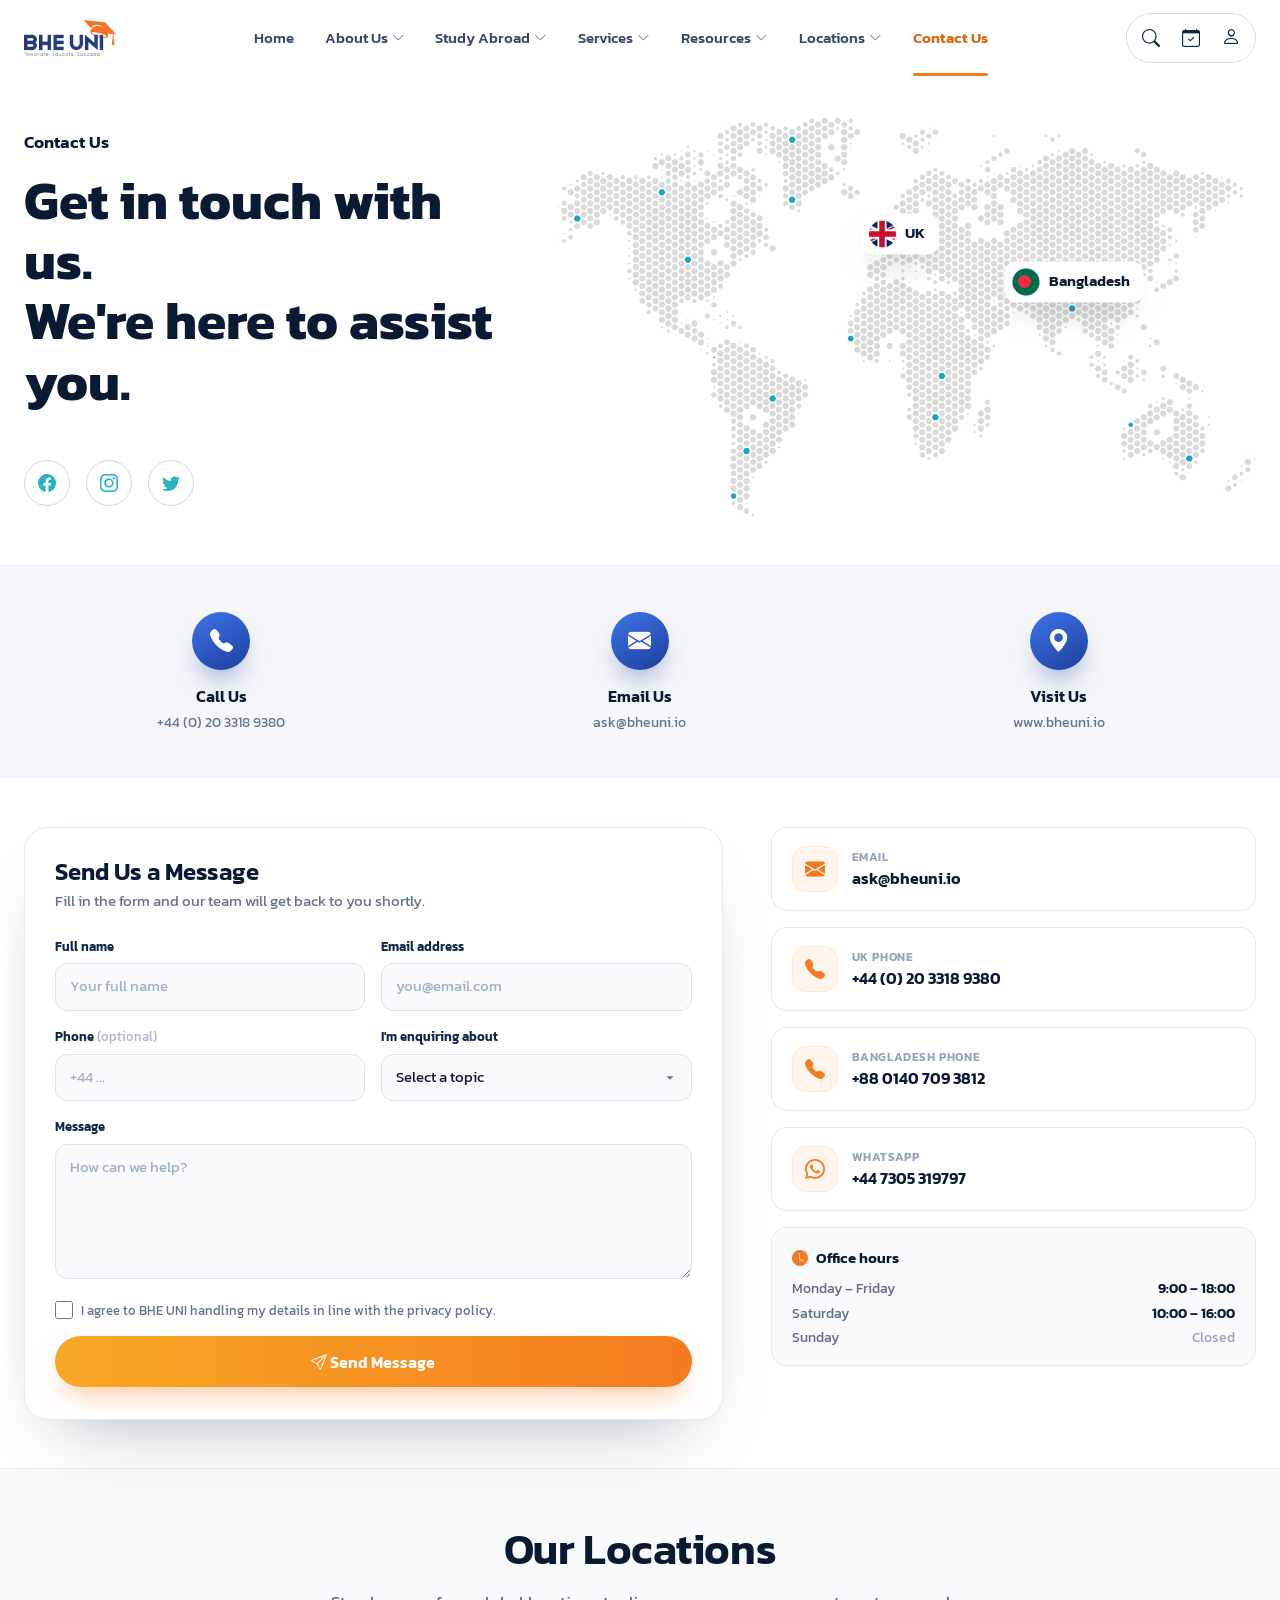
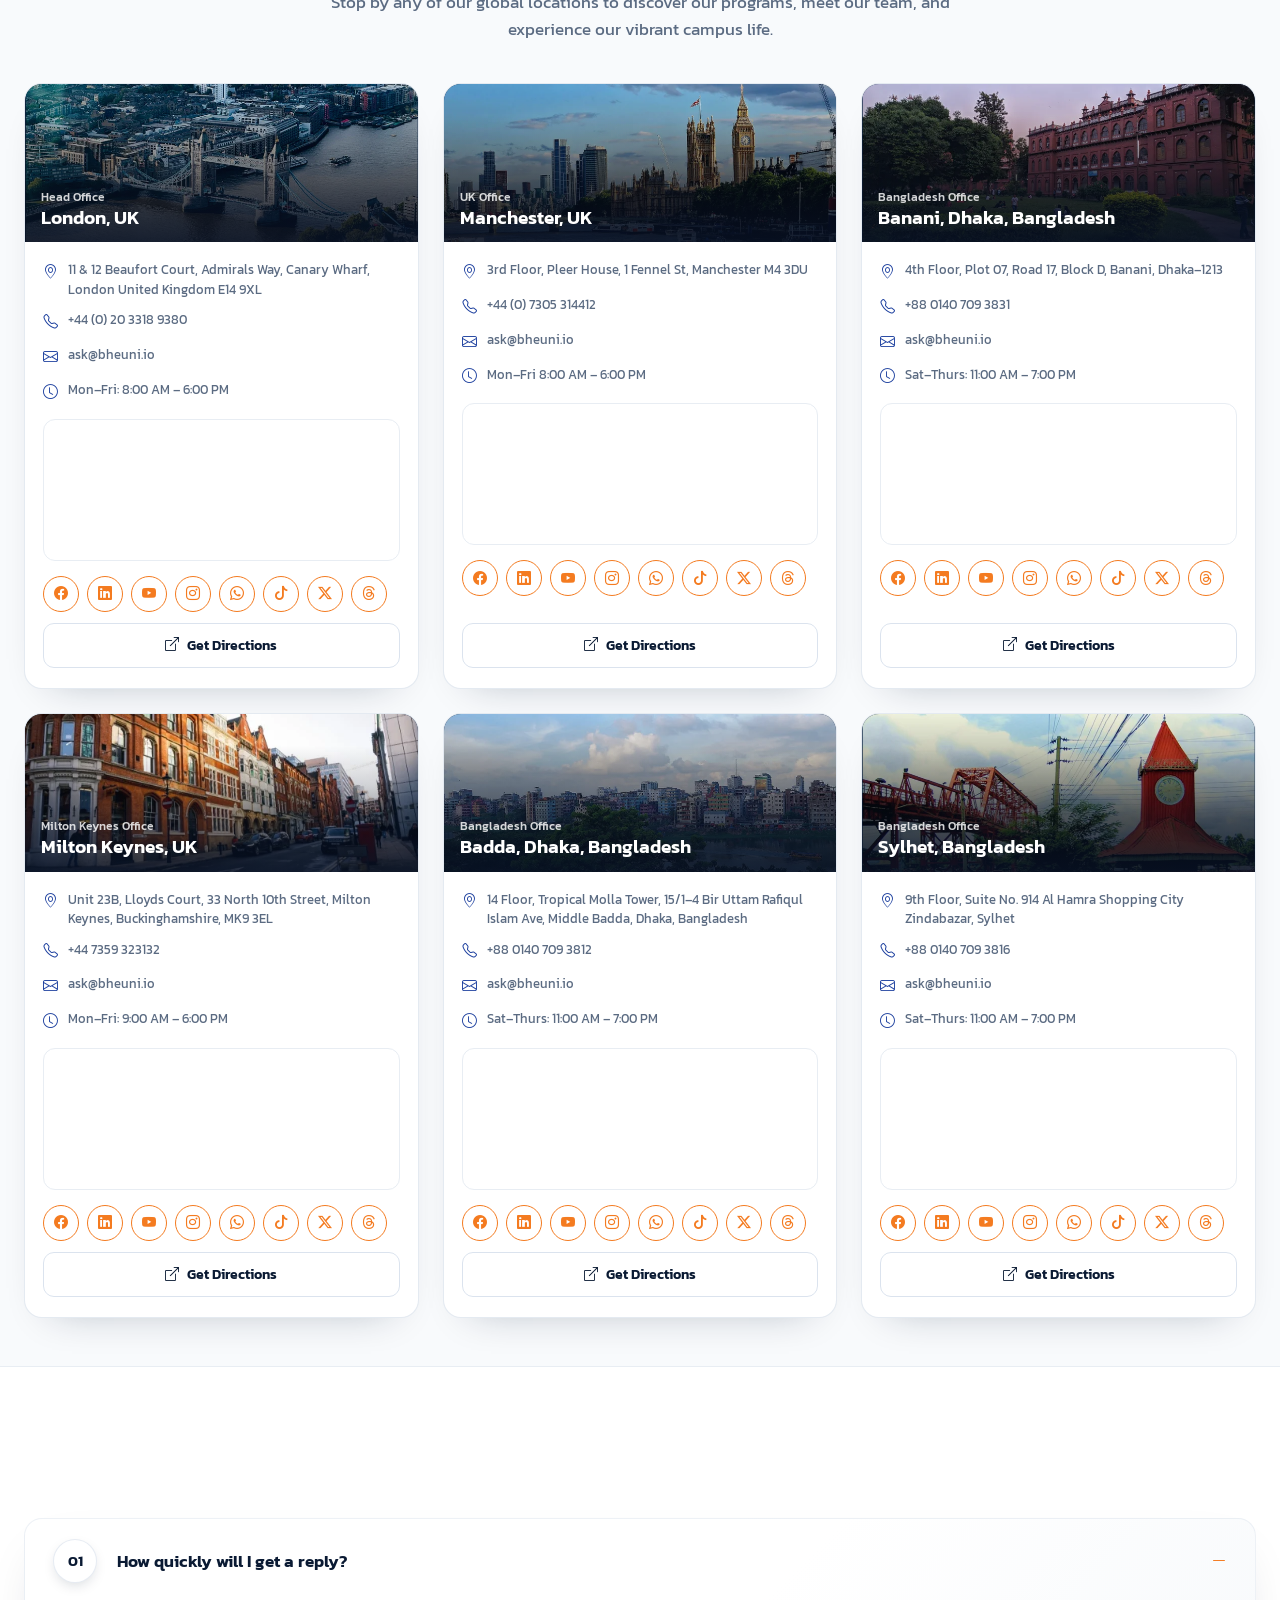
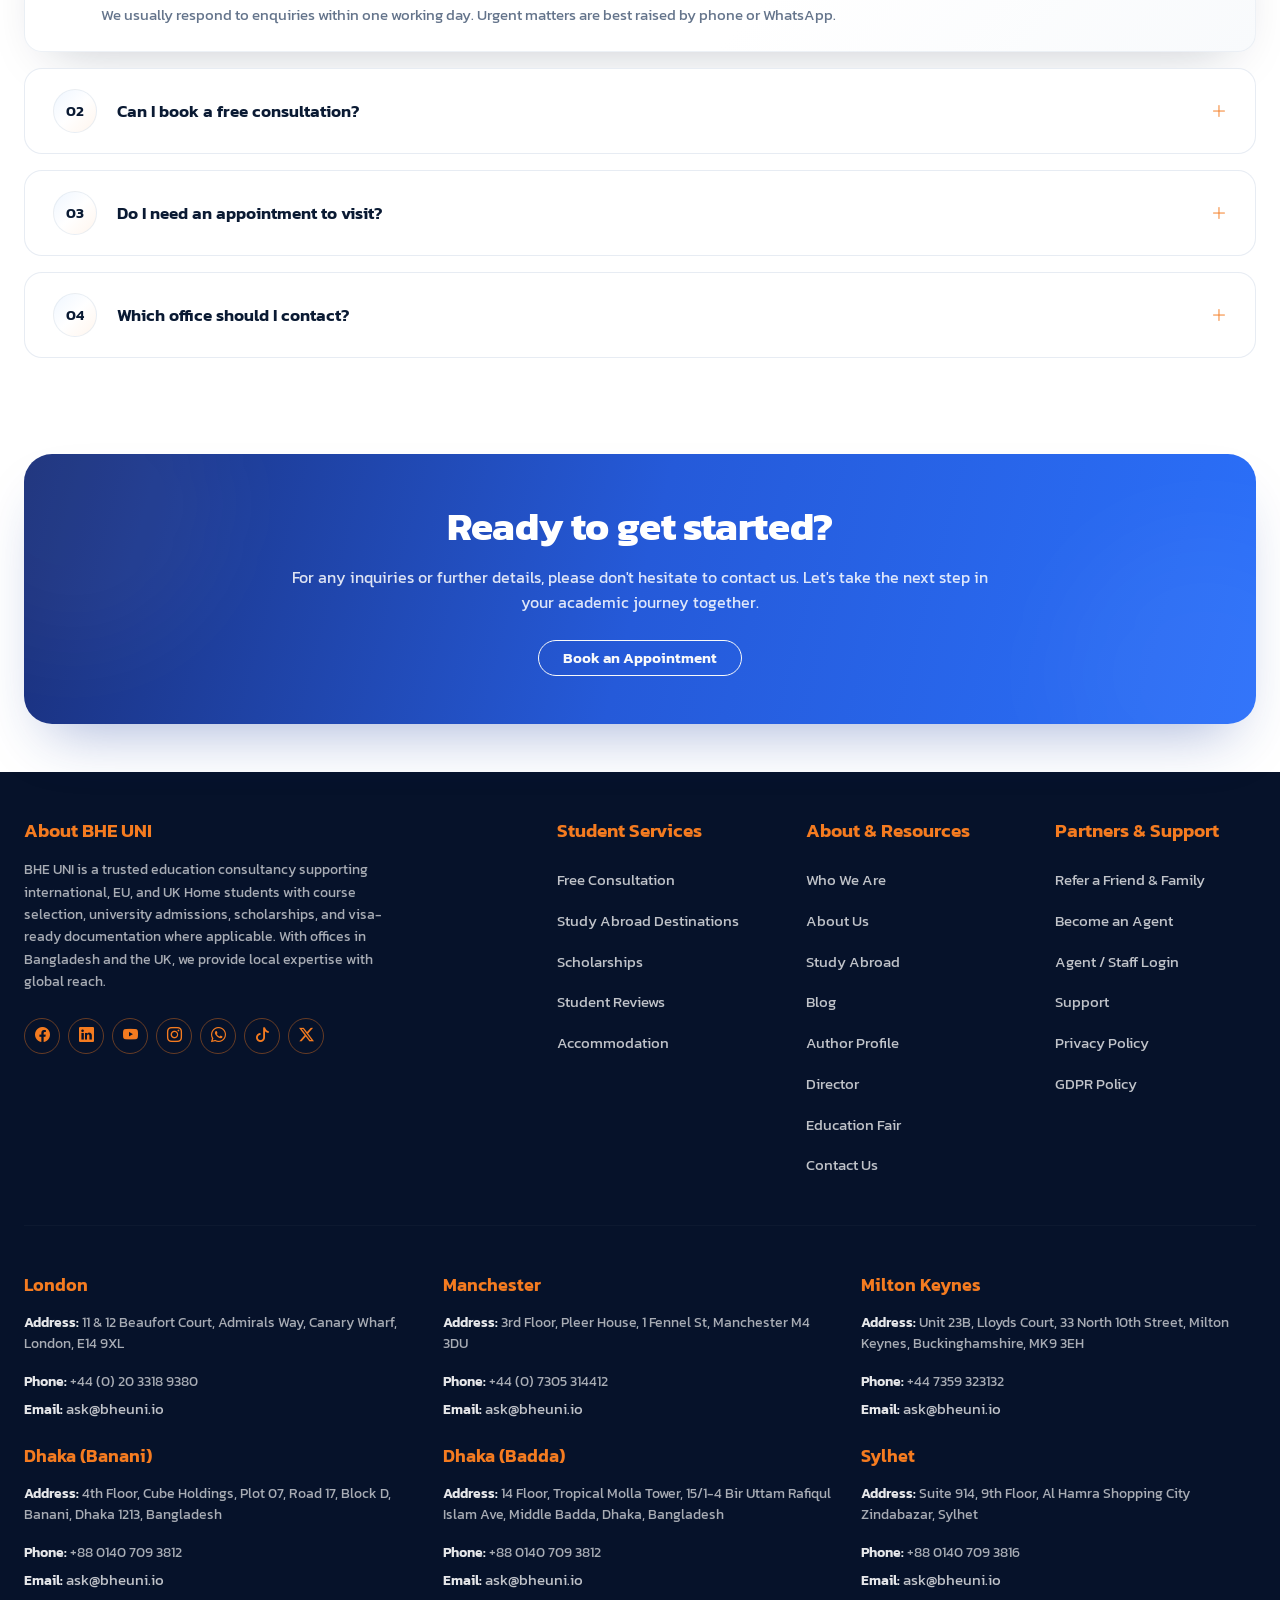
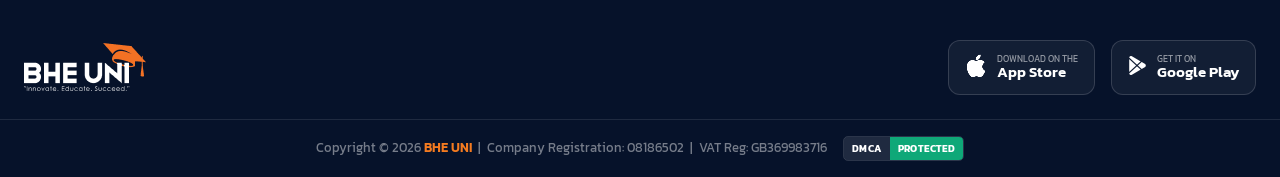
==== commit 0b6cb1cc: "Update Contact Us hero heading casing to match mockup exactly" ====
--- a/bootstrap/Contact Us.html
+++ b/bootstrap/Contact Us.html
@@ -269,7 +269,7 @@
         <!-- LEFT -->
         <div class="col-lg-5 reveal">
           <div class="ch-eyebrow mb-3">Contact Us</div>
-          <h1 class="mb-0">Get in Touch with Us.<br />We're Here to Assist You.</h1>
+          <h1 class="mb-0">Get in touch with us.<br />We're here to assist you.</h1>
           <div class="d-flex gap-3 mt-5">
             <a href="https://www.facebook.com/bheuni" target="_blank" rel="noopener" class="social-ring" aria-label="Facebook"><i class="bi bi-facebook"></i></a>
             <a href="https://www.instagram.com/bhe_uni/" target="_blank" rel="noopener" class="social-ring" aria-label="Instagram"><i class="bi bi-instagram"></i></a>
